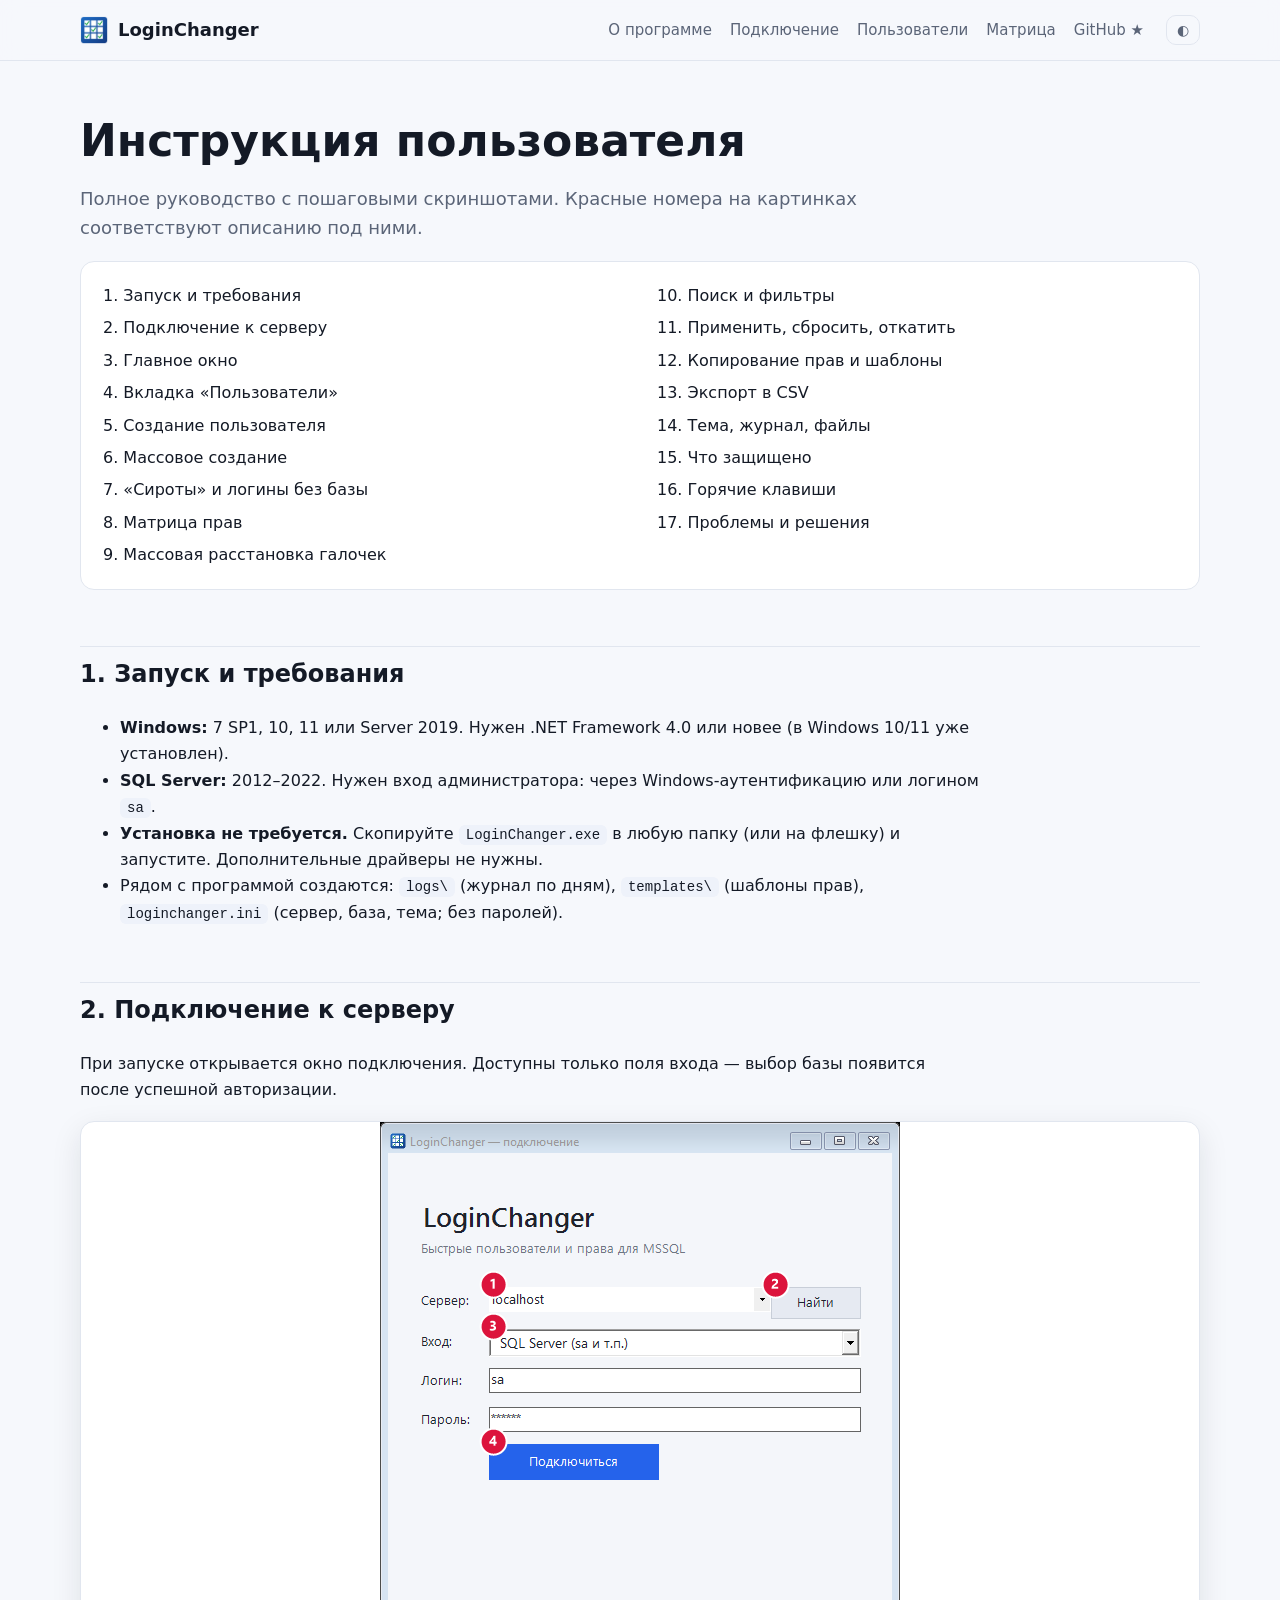
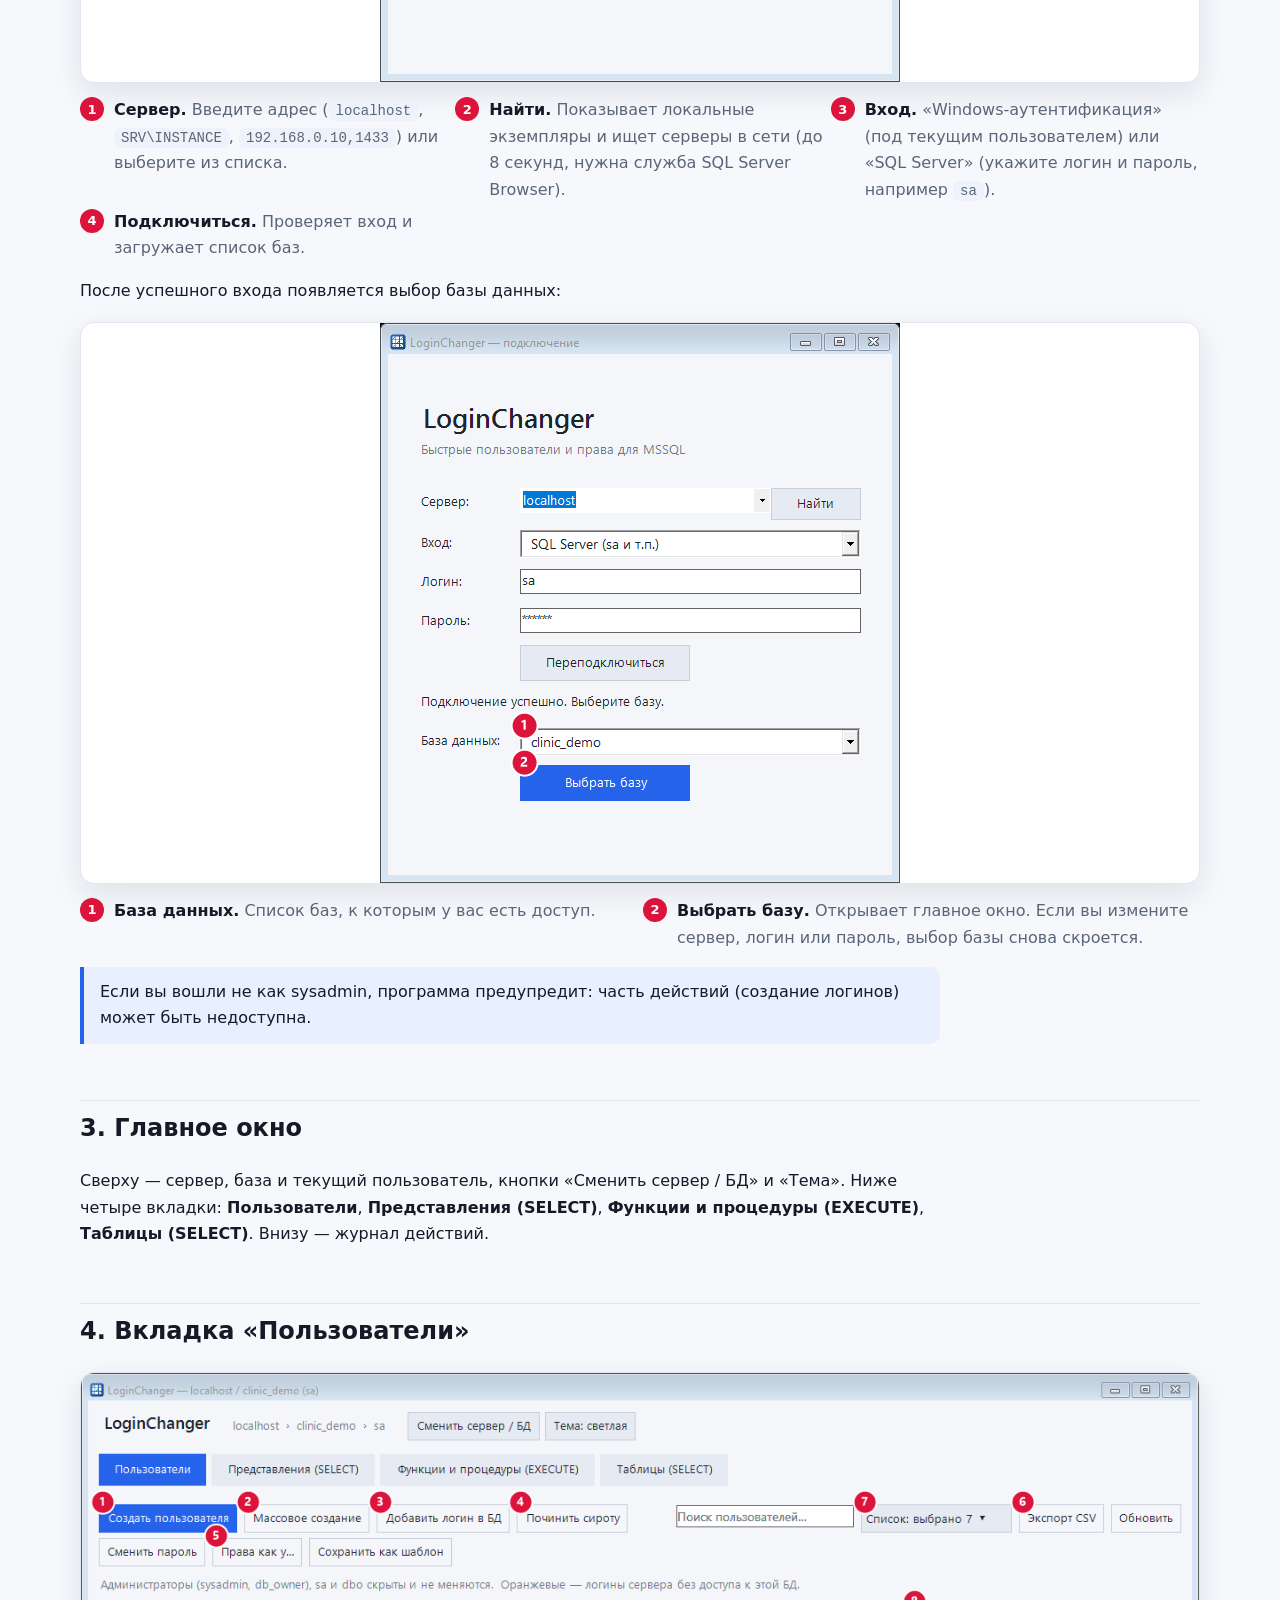
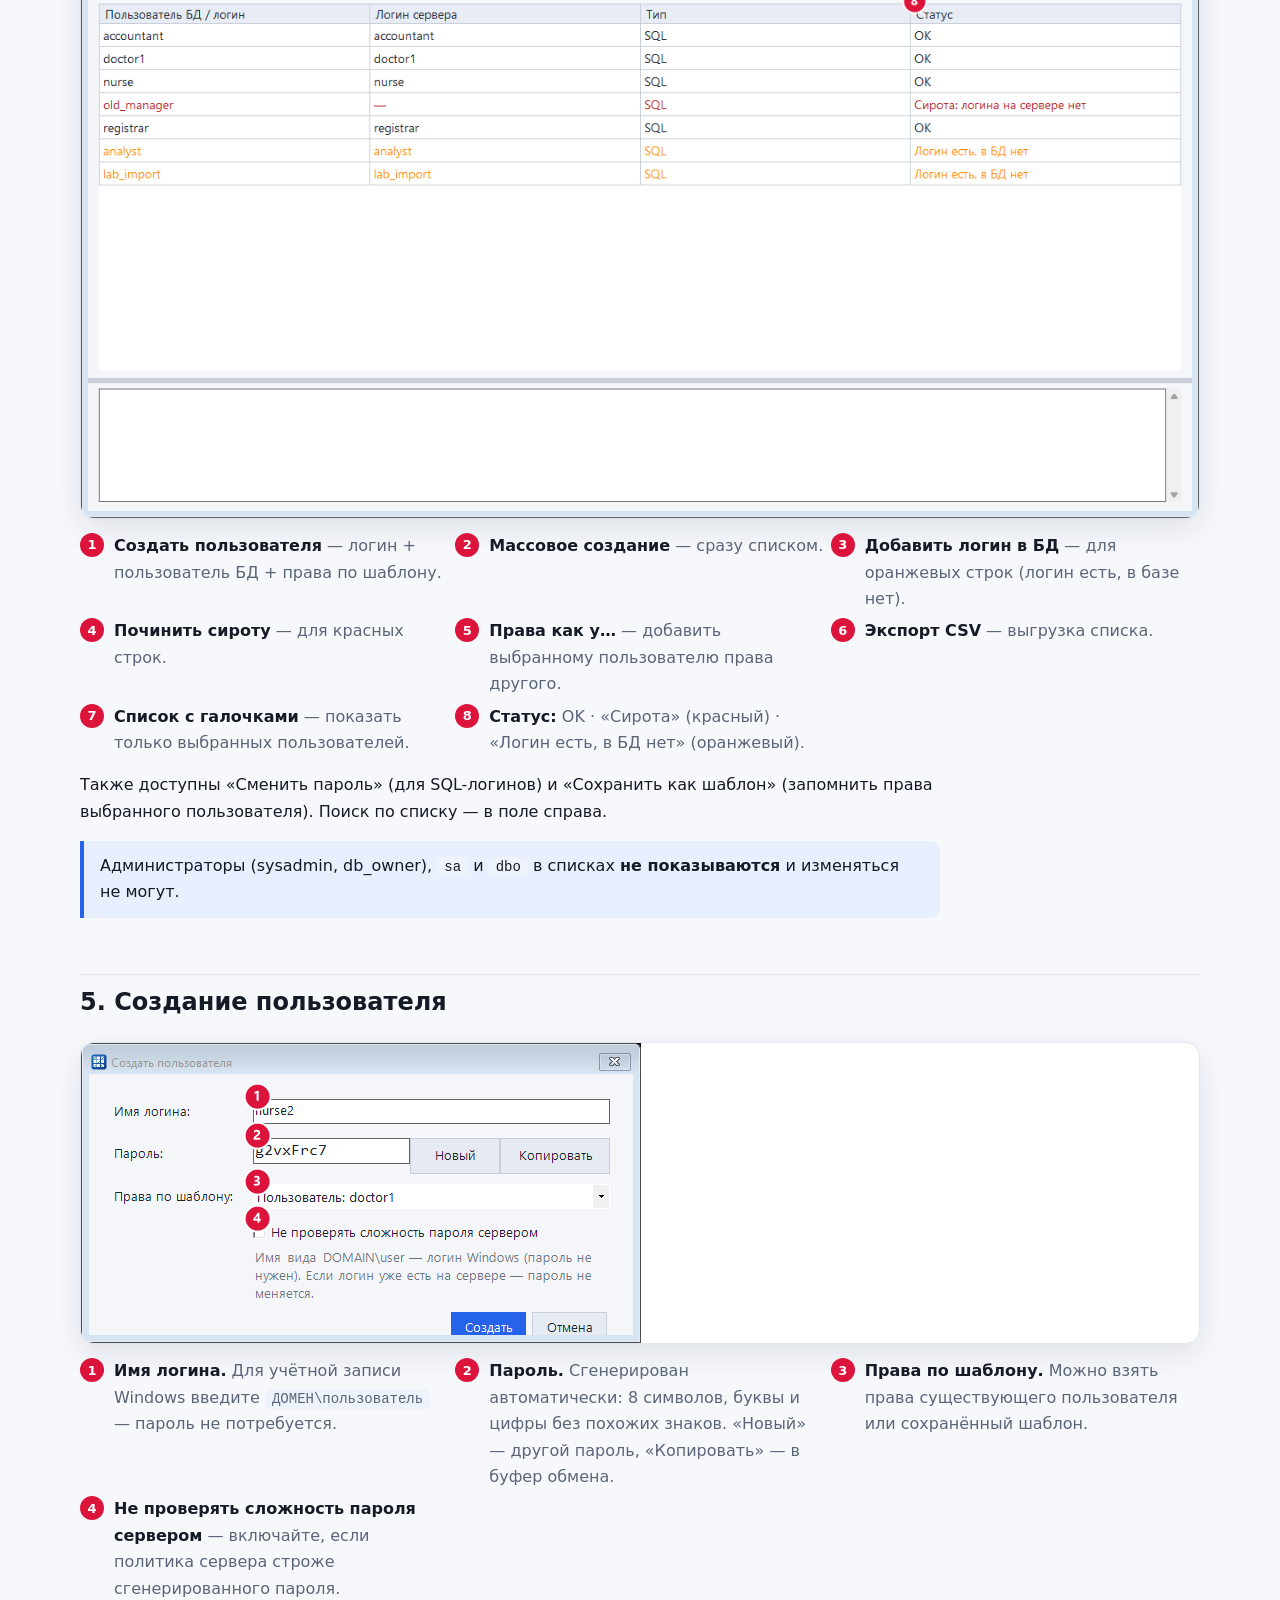
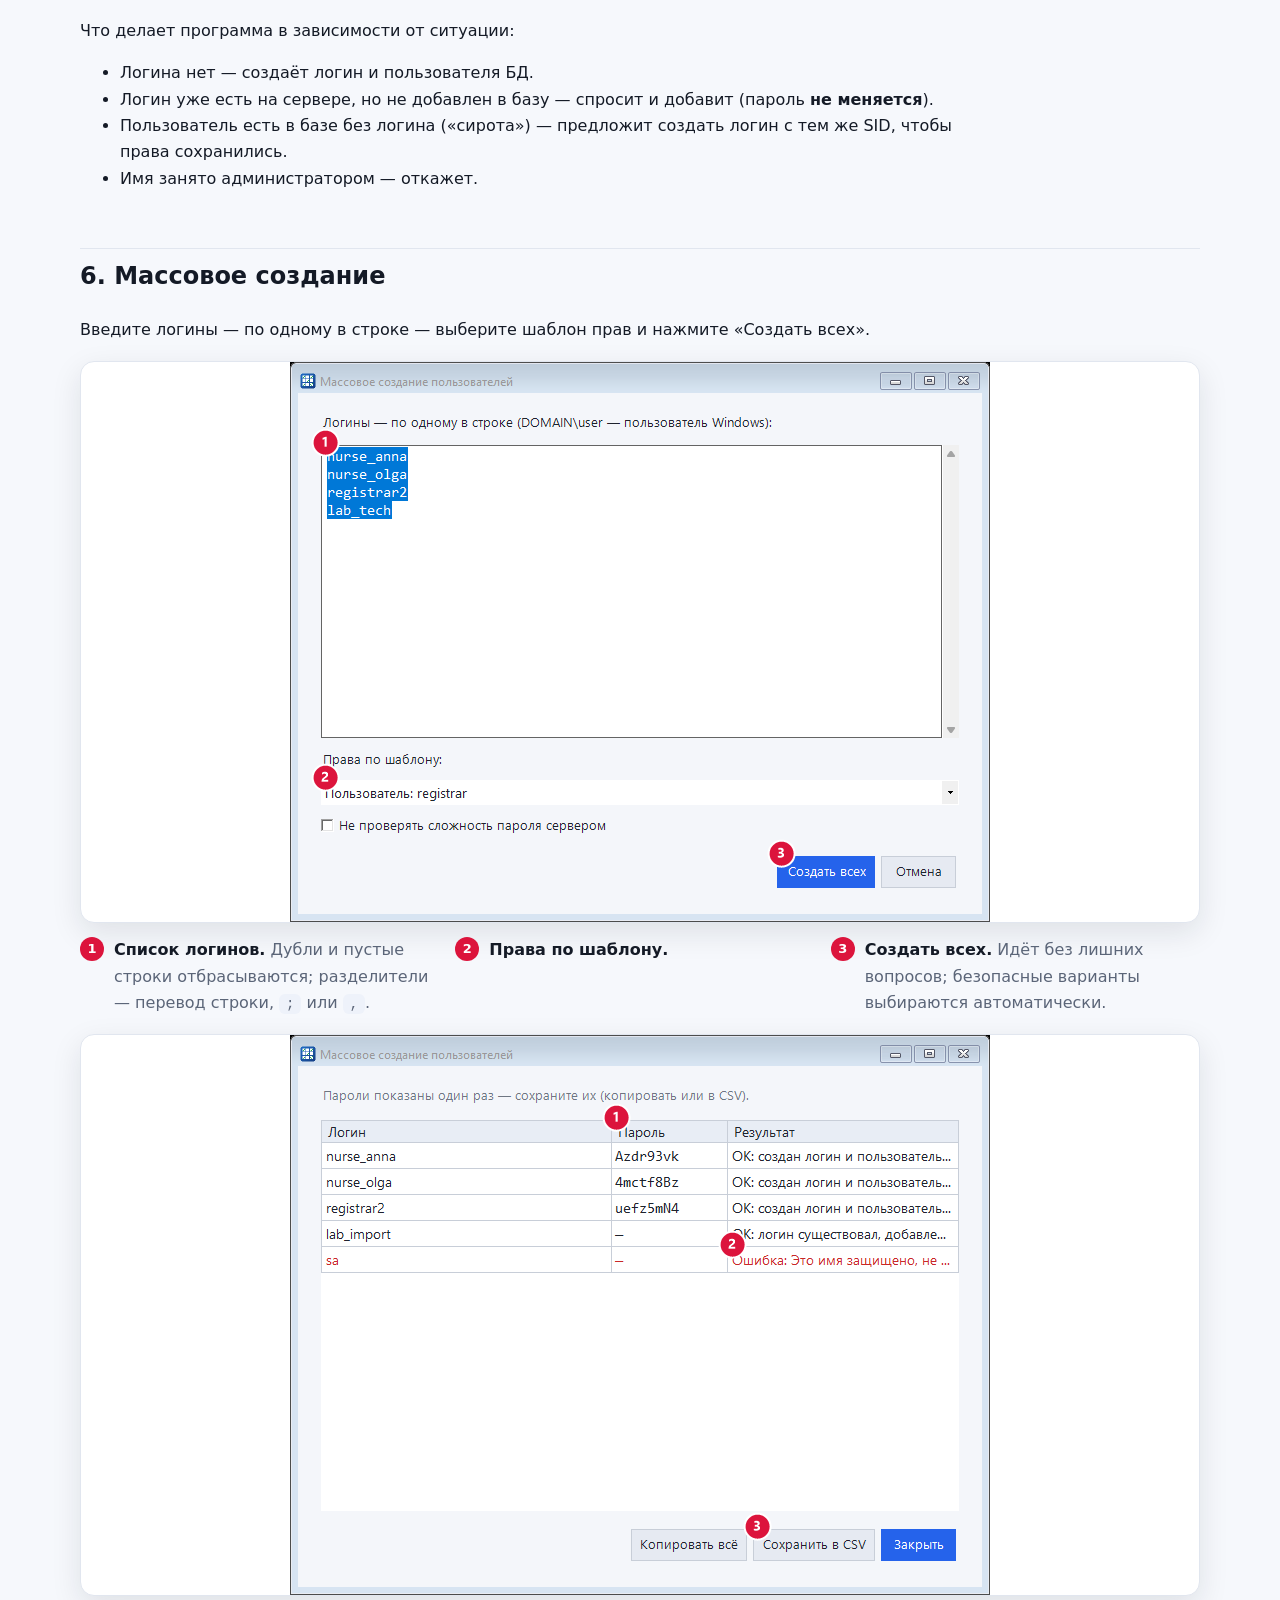
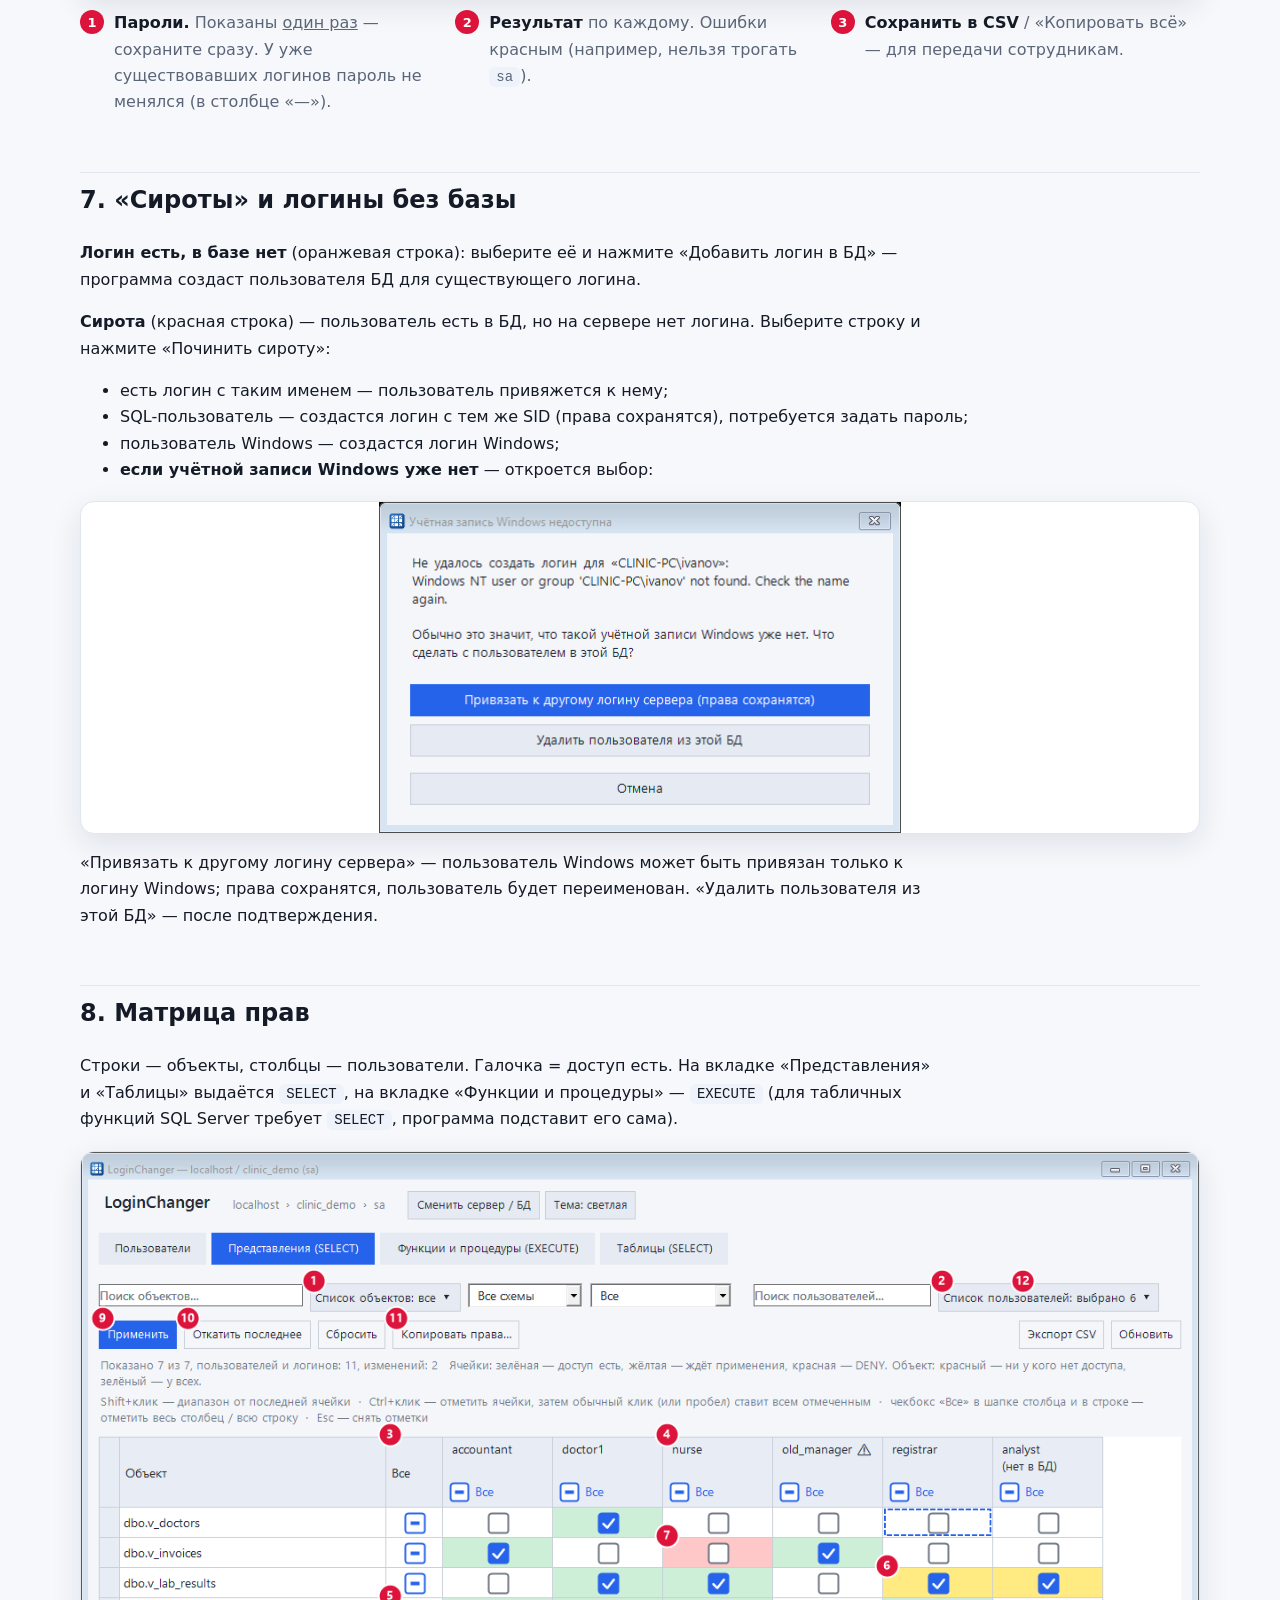
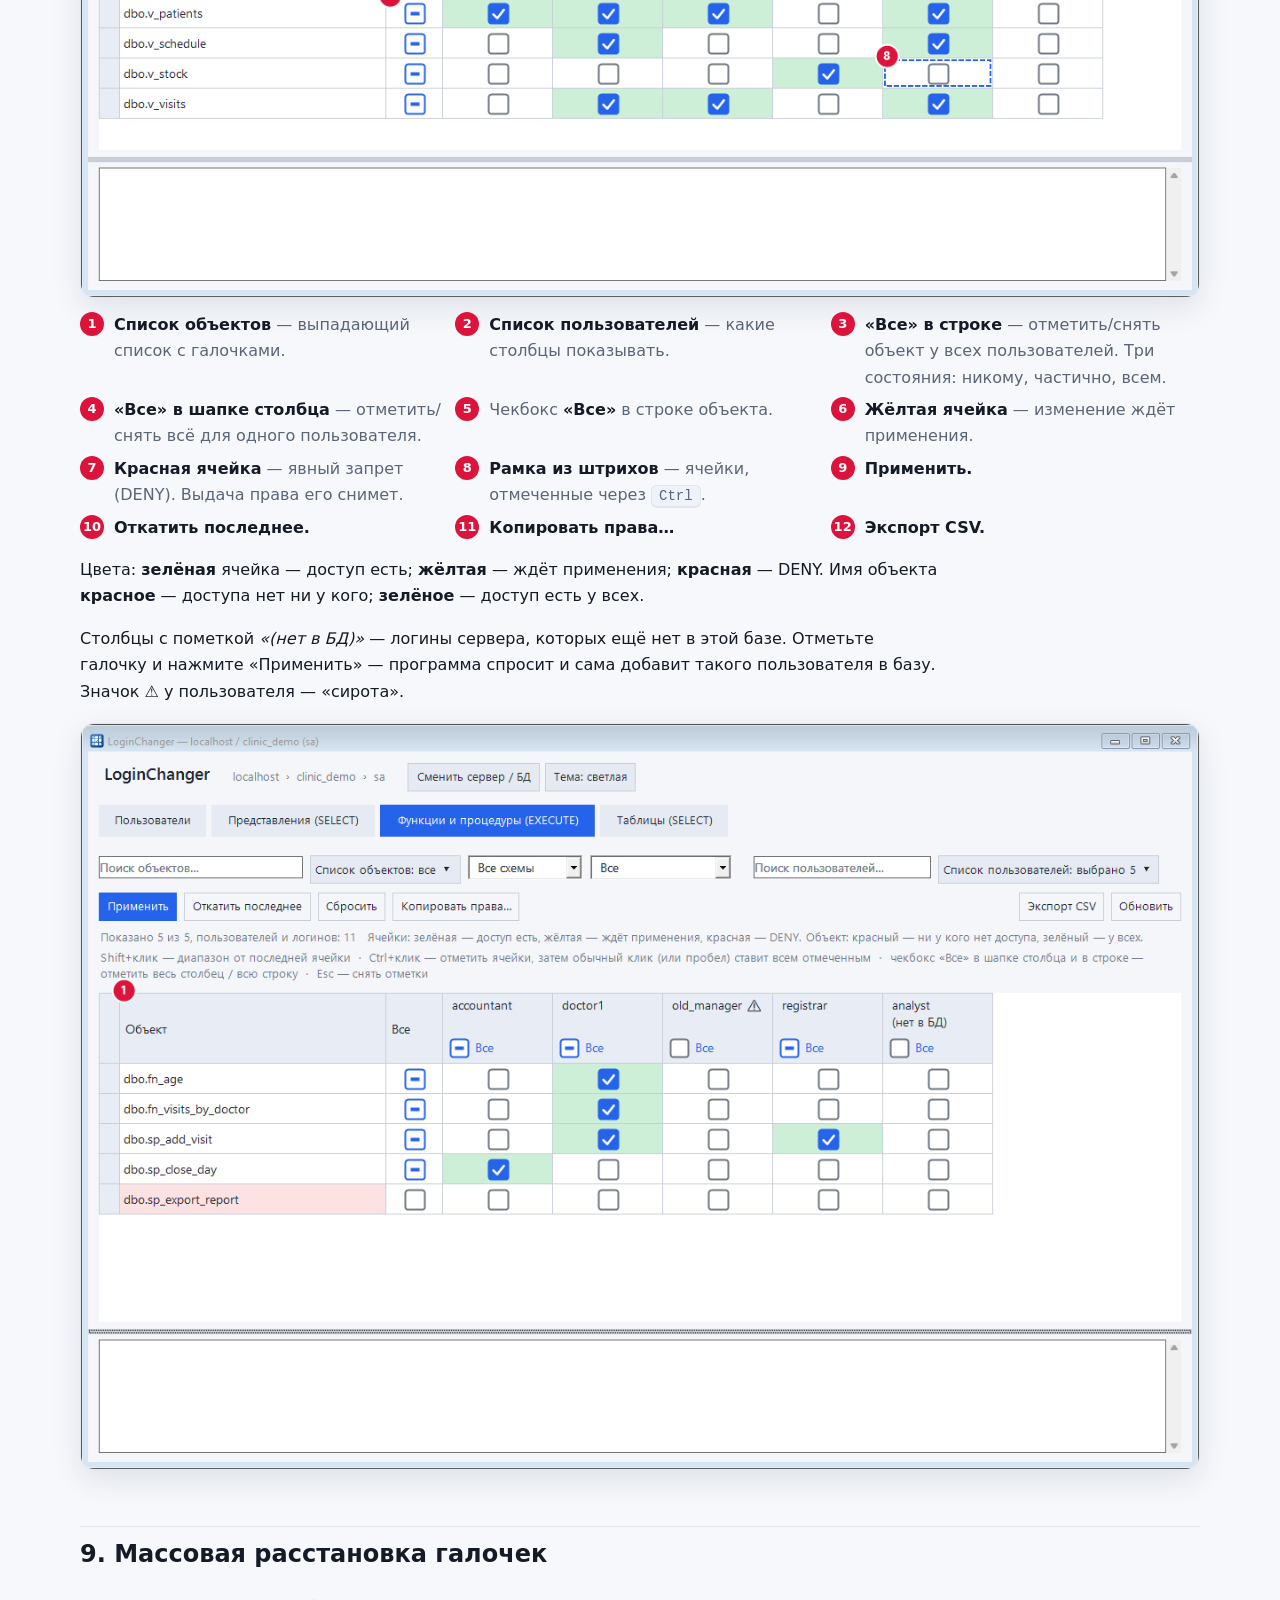
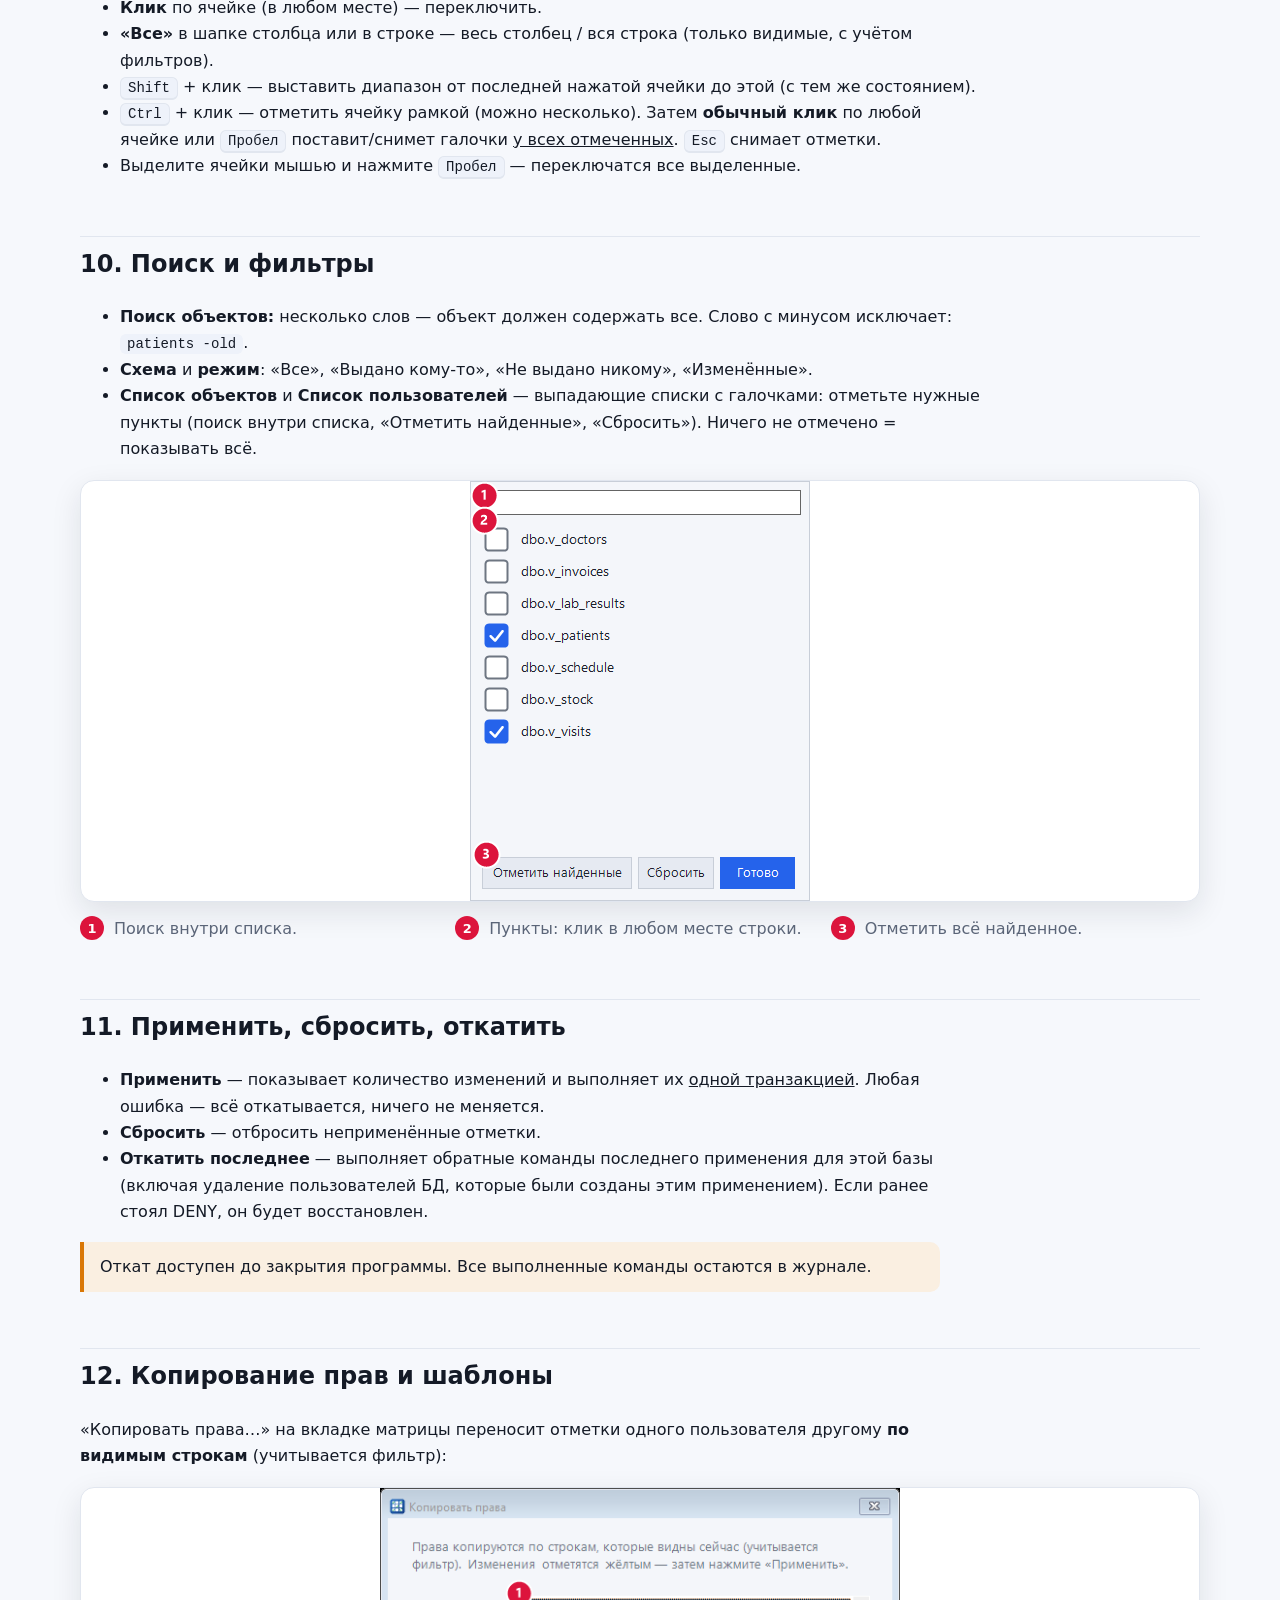
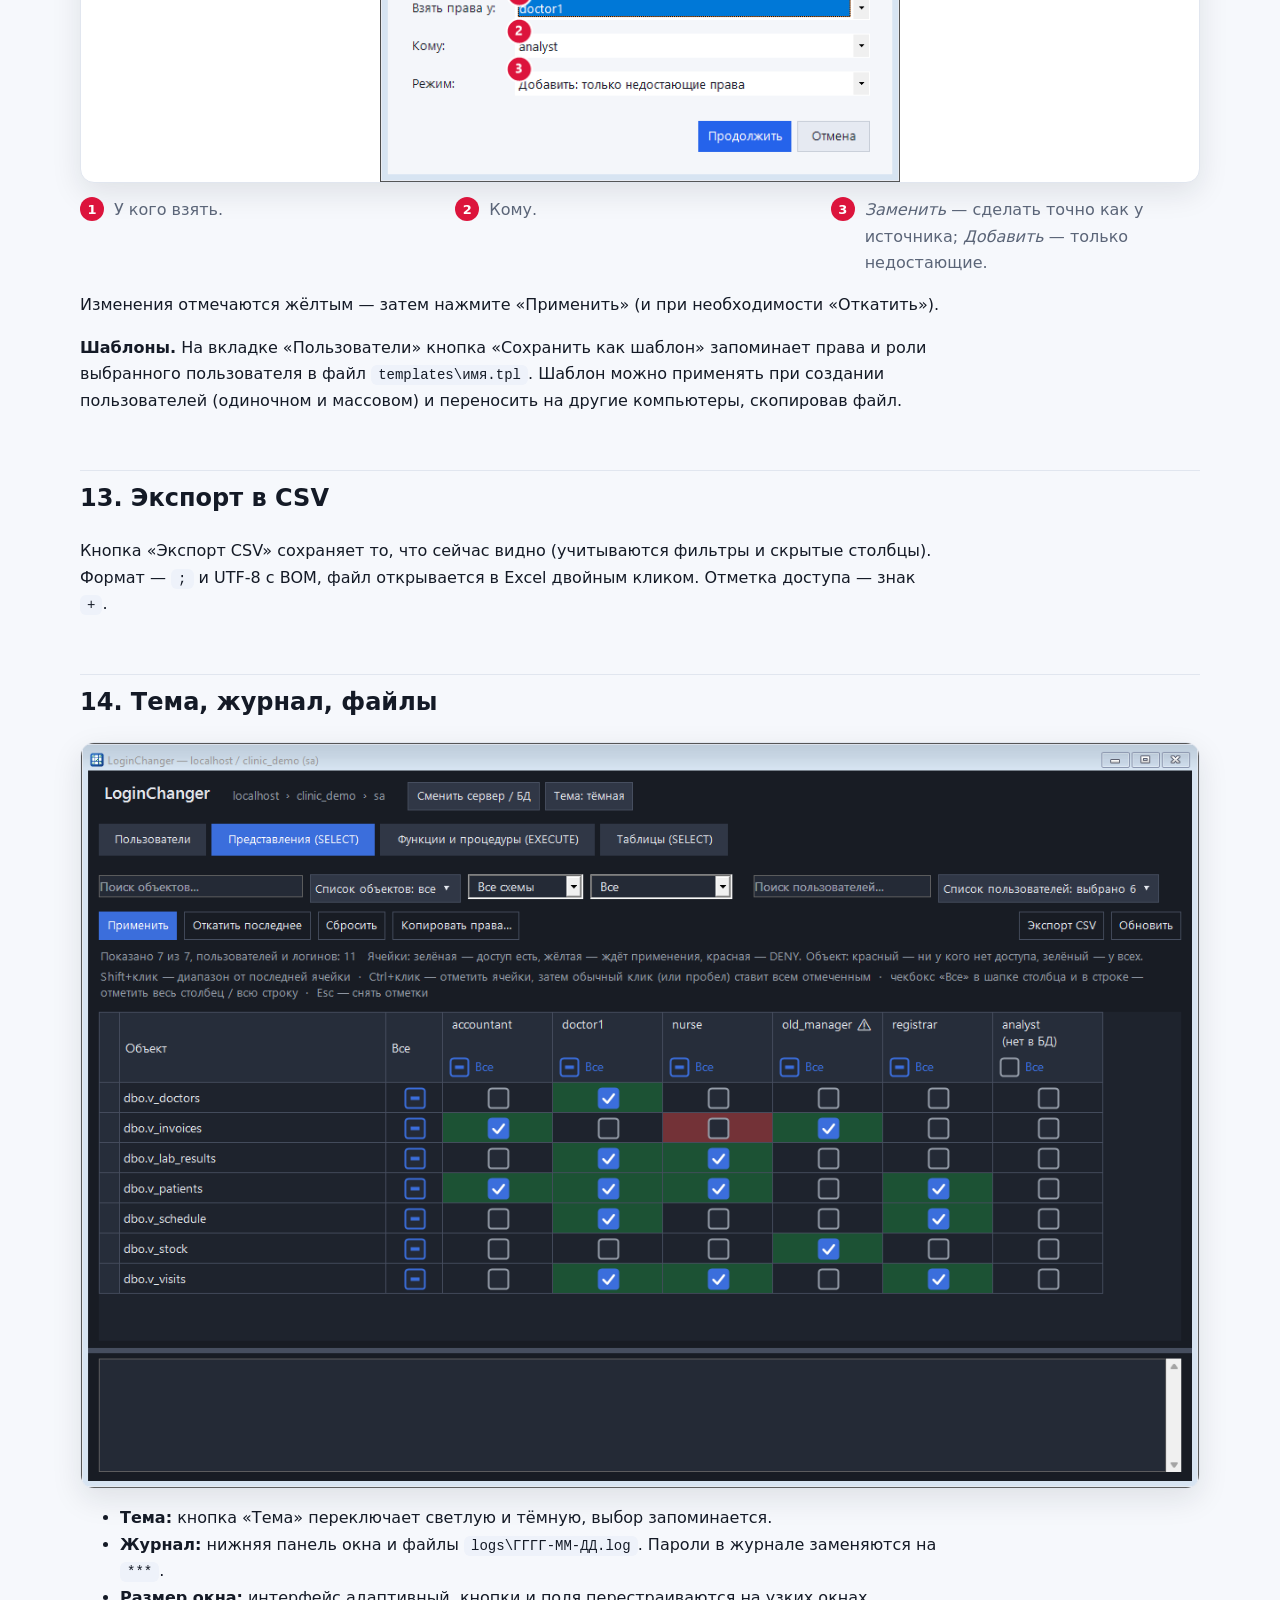
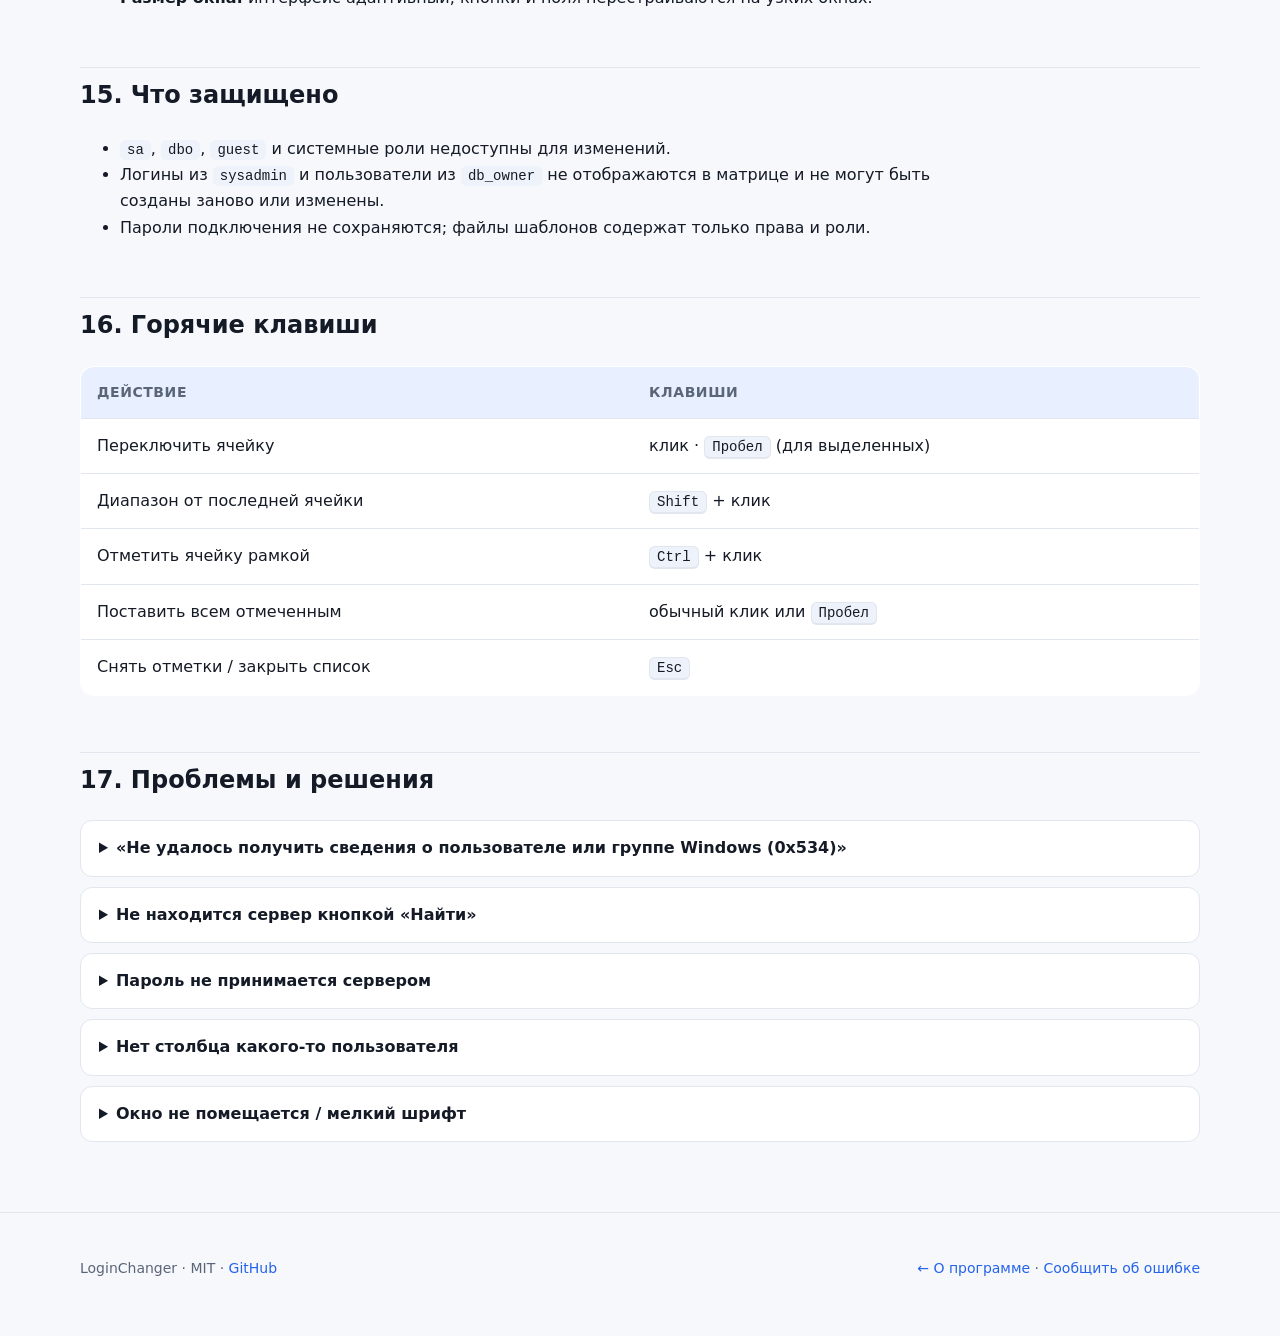
==== docs/manual.html @ 24db17d0 "Initial release: LoginChanger 1.0 Portable Windows tool for managing SQL Server users and permission" ====
<!doctype html>
<html lang="ru">
<head>
<meta charset="utf-8">
<meta name="viewport" content="width=device-width,initial-scale=1">
<title>Инструкция — LoginChanger</title>
<meta name="description" content="Полная инструкция LoginChanger со скриншотами: подключение, пользователи, матрица прав, массовое создание, откат, «сироты», горячие клавиши.">
<link rel="icon" href="favicon.ico">
<link rel="stylesheet" href="style.css">
</head>
<body>
<header class="nav"><div class="wrap">
  <a class="brand" href="index.html"><img src="favicon.ico" alt="">LoginChanger</a>
  <nav><a href="index.html">О программе</a><a href="#connect">Подключение</a><a href="#users">Пользователи</a><a href="#matrix">Матрица</a><a class="keep" href="https://github.com/MerdanOchanov/LoginChanger">GitHub ★</a></nav>
  <button class="tbtn" id="theme" title="Тема">◐</button>
</div></header>

<main class="wrap manual" style="padding-bottom:60px">
<h1 style="font-size:clamp(30px,4vw,44px);margin:44px 0 6px">Инструкция пользователя</h1>
<p style="color:var(--muted);font-size:18px;margin-top:0">Полное руководство с пошаговыми скриншотами. Красные номера на картинках соответствуют описанию под ними.</p>

<div class="toc">
  <a href="#start">1. Запуск и требования</a><a href="#connect">2. Подключение к серверу</a>
  <a href="#overview">3. Главное окно</a><a href="#users">4. Вкладка «Пользователи»</a>
  <a href="#create">5. Создание пользователя</a><a href="#bulk">6. Массовое создание</a>
  <a href="#orphan">7. «Сироты» и логины без базы</a><a href="#matrix">8. Матрица прав</a>
  <a href="#mass">9. Массовая расстановка галочек</a><a href="#filters">10. Поиск и фильтры</a>
  <a href="#apply">11. Применить, сбросить, откатить</a><a href="#copy">12. Копирование прав и шаблоны</a>
  <a href="#export">13. Экспорт в CSV</a><a href="#theme">14. Тема, журнал, файлы</a>
  <a href="#safety">15. Что защищено</a><a href="#keys">16. Горячие клавиши</a>
  <a href="#faq">17. Проблемы и решения</a>
</div>

<h2 id="start">1. Запуск и требования</h2>
<ul>
  <li><strong>Windows:</strong> 7 SP1, 10, 11 или Server 2019. Нужен .NET Framework 4.0 или новее (в Windows 10/11 уже установлен).</li>
  <li><strong>SQL Server:</strong> 2012–2022. Нужен вход администратора: через Windows-аутентификацию или логином <code>sa</code>.</li>
  <li><strong>Установка не требуется.</strong> Скопируйте <code>LoginChanger.exe</code> в любую папку (или на флешку) и запустите. Дополнительные драйверы не нужны.</li>
  <li>Рядом с программой создаются: <code>logs\</code> (журнал по дням), <code>templates\</code> (шаблоны прав), <code>loginchanger.ini</code> (сервер, база, тема; без паролей).</li>
</ul>

<h2 id="connect">2. Подключение к серверу</h2>
<p>При запуске открывается окно подключения. Доступны только поля входа — выбор базы появится после успешной авторизации.</p>
<figure class="shot"><img src="img/conn1.png" alt="Окно подключения" width="520" height="560" style="margin:auto"></figure>
<ul class="legend">
  <li><b>1</b><span><strong>Сервер.</strong> Введите адрес (<code>localhost</code>, <code>SRV\INSTANCE</code>, <code>192.168.0.10,1433</code>) или выберите из списка.</span></li>
  <li><b>2</b><span><strong>Найти.</strong> Показывает локальные экземпляры и ищет серверы в сети (до 8 секунд, нужна служба SQL Server Browser).</span></li>
  <li><b>3</b><span><strong>Вход.</strong> «Windows-аутентификация» (под текущим пользователем) или «SQL Server» (укажите логин и пароль, например <code>sa</code>).</span></li>
  <li><b>4</b><span><strong>Подключиться.</strong> Проверяет вход и загружает список баз.</span></li>
</ul>
<p>После успешного входа появляется выбор базы данных:</p>
<figure class="shot"><img src="img/conn2.png" alt="Выбор базы после входа" width="520" height="560" style="margin:auto"></figure>
<ul class="legend">
  <li><b>1</b><span><strong>База данных.</strong> Список баз, к которым у вас есть доступ.</span></li>
  <li><b>2</b><span><strong>Выбрать базу.</strong> Открывает главное окно. Если вы измените сервер, логин или пароль, выбор базы снова скроется.</span></li>
</ul>
<div class="note">Если вы вошли не как sysadmin, программа предупредит: часть действий (создание логинов) может быть недоступна.</div>

<h2 id="overview">3. Главное окно</h2>
<p>Сверху — сервер, база и текущий пользователь, кнопки «Сменить сервер / БД» и «Тема». Ниже четыре вкладки: <strong>Пользователи</strong>, <strong>Представления (SELECT)</strong>, <strong>Функции и процедуры (EXECUTE)</strong>, <strong>Таблицы (SELECT)</strong>. Внизу — журнал действий.</p>

<h2 id="users">4. Вкладка «Пользователи»</h2>
<figure class="shot"><img src="img/users.png" alt="Вкладка Пользователи" width="1260" height="840"></figure>
<ul class="legend">
  <li><b>1</b><span><strong>Создать пользователя</strong> — логин + пользователь БД + права по шаблону.</span></li>
  <li><b>2</b><span><strong>Массовое создание</strong> — сразу списком.</span></li>
  <li><b>3</b><span><strong>Добавить логин в БД</strong> — для оранжевых строк (логин есть, в базе нет).</span></li>
  <li><b>4</b><span><strong>Починить сироту</strong> — для красных строк.</span></li>
  <li><b>5</b><span><strong>Права как у…</strong> — добавить выбранному пользователю права другого.</span></li>
  <li><b>6</b><span><strong>Экспорт CSV</strong> — выгрузка списка.</span></li>
  <li><b>7</b><span><strong>Список с галочками</strong> — показать только выбранных пользователей.</span></li>
  <li><b>8</b><span><strong>Статус:</strong> OK · «Сирота» (красный) · «Логин есть, в БД нет» (оранжевый).</span></li>
</ul>
<p>Также доступны «Сменить пароль» (для SQL-логинов) и «Сохранить как шаблон» (запомнить права выбранного пользователя). Поиск по списку — в поле справа.</p>
<div class="note">Администраторы (sysadmin, db_owner), <code>sa</code> и <code>dbo</code> в списках <strong>не показываются</strong> и изменяться не могут.</div>

<h2 id="create">5. Создание пользователя</h2>
<figure class="shot"><img src="img/create.png" alt="Создание пользователя" width="560" height="300"></figure>
<ul class="legend">
  <li><b>1</b><span><strong>Имя логина.</strong> Для учётной записи Windows введите <code>ДОМЕН\пользователь</code> — пароль не потребуется.</span></li>
  <li><b>2</b><span><strong>Пароль.</strong> Сгенерирован автоматически: 8 символов, буквы и цифры без похожих знаков. «Новый» — другой пароль, «Копировать» — в буфер обмена.</span></li>
  <li><b>3</b><span><strong>Права по шаблону.</strong> Можно взять права существующего пользователя или сохранённый шаблон.</span></li>
  <li><b>4</b><span><strong>Не проверять сложность пароля сервером</strong> — включайте, если политика сервера строже сгенерированного пароля.</span></li>
</ul>
<p>Что делает программа в зависимости от ситуации:</p>
<ul>
  <li>Логина нет — создаёт логин и пользователя БД.</li>
  <li>Логин уже есть на сервере, но не добавлен в базу — спросит и добавит (пароль <strong>не меняется</strong>).</li>
  <li>Пользователь есть в базе без логина («сирота») — предложит создать логин с тем же SID, чтобы права сохранились.</li>
  <li>Имя занято администратором — откажет.</li>
</ul>

<h2 id="bulk">6. Массовое создание</h2>
<p>Введите логины — по одному в строке — выберите шаблон прав и нажмите «Создать всех».</p>
<figure class="shot"><img src="img/bulk1.png" alt="Массовое создание: ввод" width="700" height="560" style="margin:auto"></figure>
<ul class="legend">
  <li><b>1</b><span><strong>Список логинов.</strong> Дубли и пустые строки отбрасываются; разделители — перевод строки, <code>;</code> или <code>,</code>.</span></li>
  <li><b>2</b><span><strong>Права по шаблону.</strong></span></li>
  <li><b>3</b><span><strong>Создать всех.</strong> Идёт без лишних вопросов; безопасные варианты выбираются автоматически.</span></li>
</ul>
<figure class="shot"><img src="img/bulk2.png" alt="Массовое создание: результат" width="700" height="560" style="margin:auto"></figure>
<ul class="legend">
  <li><b>1</b><span><strong>Пароли.</strong> Показаны <u>один раз</u> — сохраните сразу. У уже существовавших логинов пароль не менялся (в столбце «—»).</span></li>
  <li><b>2</b><span><strong>Результат</strong> по каждому. Ошибки красным (например, нельзя трогать <code>sa</code>).</span></li>
  <li><b>3</b><span><strong>Сохранить в CSV</strong> / «Копировать всё» — для передачи сотрудникам.</span></li>
</ul>

<h2 id="orphan">7. «Сироты» и логины без базы</h2>
<p><strong>Логин есть, в базе нет</strong> (оранжевая строка): выберите её и нажмите «Добавить логин в БД» — программа создаст пользователя БД для существующего логина.</p>
<p><strong>Сирота</strong> (красная строка) — пользователь есть в БД, но на сервере нет логина. Выберите строку и нажмите «Починить сироту»:</p>
<ul>
  <li>есть логин с таким именем — пользователь привяжется к нему;</li>
  <li>SQL-пользователь — создастся логин с тем же SID (права сохранятся), потребуется задать пароль;</li>
  <li>пользователь Windows — создастся логин Windows;</li>
  <li><strong>если учётной записи Windows уже нет</strong> — откроется выбор:</li>
</ul>
<figure class="shot"><img src="img/orphan.png" alt="Выбор действия для сироты" width="522" height="330" style="margin:auto"></figure>
<p>«Привязать к другому логину сервера» — пользователь Windows может быть привязан только к логину Windows; права сохранятся, пользователь будет переименован. «Удалить пользователя из этой БД» — после подтверждения.</p>

<h2 id="matrix">8. Матрица прав</h2>
<p>Строки — объекты, столбцы — пользователи. Галочка = доступ есть. На вкладке «Представления» и «Таблицы» выдаётся <code>SELECT</code>, на вкладке «Функции и процедуры» — <code>EXECUTE</code> (для табличных функций SQL Server требует <code>SELECT</code>, программа подставит его сама).</p>
<figure class="shot"><img src="img/matrix.png" alt="Матрица прав" width="1260" height="840"></figure>
<ul class="legend">
  <li><b>1</b><span><strong>Список объектов</strong> — выпадающий список с галочками.</span></li>
  <li><b>2</b><span><strong>Список пользователей</strong> — какие столбцы показывать.</span></li>
  <li><b>3</b><span><strong>«Все» в строке</strong> — отметить/снять объект у всех пользователей. Три состояния: никому, частично, всем.</span></li>
  <li><b>4</b><span><strong>«Все» в шапке столбца</strong> — отметить/снять всё для одного пользователя.</span></li>
  <li><b>5</b><span>Чекбокс <strong>«Все»</strong> в строке объекта.</span></li>
  <li><b>6</b><span><strong>Жёлтая ячейка</strong> — изменение ждёт применения.</span></li>
  <li><b>7</b><span><strong>Красная ячейка</strong> — явный запрет (DENY). Выдача права его снимет.</span></li>
  <li><b>8</b><span><strong>Рамка из штрихов</strong> — ячейки, отмеченные через <kbd>Ctrl</kbd>.</span></li>
  <li><b>9</b><span><strong>Применить.</strong></span></li>
  <li><b>10</b><span><strong>Откатить последнее.</strong></span></li>
  <li><b>11</b><span><strong>Копировать права…</strong></span></li>
  <li><b>12</b><span><strong>Экспорт CSV.</strong></span></li>
</ul>
<p>Цвета: <strong>зелёная</strong> ячейка — доступ есть; <strong>жёлтая</strong> — ждёт применения; <strong>красная</strong> — DENY. Имя объекта <strong>красное</strong> — доступа нет ни у кого; <strong>зелёное</strong> — доступ есть у всех.</p>
<p>Столбцы с пометкой <em>«(нет в БД)»</em> — логины сервера, которых ещё нет в этой базе. Отметьте галочку и нажмите «Применить» — программа спросит и сама добавит такого пользователя в базу. Значок ⚠ у пользователя — «сирота».</p>
<figure class="shot"><img src="img/routines.png" alt="Вкладка Функции и процедуры" width="1260" height="840" loading="lazy"></figure>

<h2 id="mass">9. Массовая расстановка галочек</h2>
<ul>
  <li><strong>Клик</strong> по ячейке (в любом месте) — переключить.</li>
  <li><strong>«Все»</strong> в шапке столбца или в строке — весь столбец / вся строка (только видимые, с учётом фильтров).</li>
  <li><kbd>Shift</kbd> + клик — выставить диапазон от последней нажатой ячейки до этой (с тем же состоянием).</li>
  <li><kbd>Ctrl</kbd> + клик — отметить ячейку рамкой (можно несколько). Затем <strong>обычный клик</strong> по любой ячейке или <kbd>Пробел</kbd> поставит/снимет галочки <u>у всех отмеченных</u>. <kbd>Esc</kbd> снимает отметки.</li>
  <li>Выделите ячейки мышью и нажмите <kbd>Пробел</kbd> — переключатся все выделенные.</li>
</ul>

<h2 id="filters">10. Поиск и фильтры</h2>
<ul>
  <li><strong>Поиск объектов:</strong> несколько слов — объект должен содержать все. Слово с минусом исключает: <code>patients -old</code>.</li>
  <li><strong>Схема</strong> и <strong>режим</strong>: «Все», «Выдано кому-то», «Не выдано никому», «Изменённые».</li>
  <li><strong>Список объектов</strong> и <strong>Список пользователей</strong> — выпадающие списки с галочками: отметьте нужные пункты (поиск внутри списка, «Отметить найденные», «Сбросить»). Ничего не отмечено = показывать всё.</li>
</ul>
<figure class="shot"><img src="img/picker.png" alt="Выпадающий список с галочками" width="340" height="420" style="margin:auto" loading="lazy"></figure>
<ul class="legend"><li><b>1</b><span>Поиск внутри списка.</span></li><li><b>2</b><span>Пункты: клик в любом месте строки.</span></li><li><b>3</b><span>Отметить всё найденное.</span></li></ul>

<h2 id="apply">11. Применить, сбросить, откатить</h2>
<ul>
  <li><strong>Применить</strong> — показывает количество изменений и выполняет их <u>одной транзакцией</u>. Любая ошибка — всё откатывается, ничего не меняется.</li>
  <li><strong>Сбросить</strong> — отбросить неприменённые отметки.</li>
  <li><strong>Откатить последнее</strong> — выполняет обратные команды последнего применения для этой базы (включая удаление пользователей БД, которые были созданы этим применением). Если ранее стоял DENY, он будет восстановлен.</li>
</ul>
<div class="note warn">Откат доступен до закрытия программы. Все выполненные команды остаются в журнале.</div>

<h2 id="copy">12. Копирование прав и шаблоны</h2>
<p>«Копировать права…» на вкладке матрицы переносит отметки одного пользователя другому <strong>по видимым строкам</strong> (учитывается фильтр):</p>
<figure class="shot"><img src="img/copy.png" alt="Копирование прав" width="520" height="300" style="margin:auto"></figure>
<ul class="legend">
  <li><b>1</b><span>У кого взять.</span></li><li><b>2</b><span>Кому.</span></li>
  <li><b>3</b><span><em>Заменить</em> — сделать точно как у источника; <em>Добавить</em> — только недостающие.</span></li>
</ul>
<p>Изменения отмечаются жёлтым — затем нажмите «Применить» (и при необходимости «Откатить»).</p>
<p><strong>Шаблоны.</strong> На вкладке «Пользователи» кнопка «Сохранить как шаблон» запоминает права и роли выбранного пользователя в файл <code>templates\имя.tpl</code>. Шаблон можно применять при создании пользователей (одиночном и массовом) и переносить на другие компьютеры, скопировав файл.</p>

<h2 id="export">13. Экспорт в CSV</h2>
<p>Кнопка «Экспорт CSV» сохраняет то, что сейчас видно (учитываются фильтры и скрытые столбцы). Формат — <code>;</code> и UTF-8 с BOM, файл открывается в Excel двойным кликом. Отметка доступа — знак <code>+</code>.</p>

<h2 id="theme">14. Тема, журнал, файлы</h2>
<figure class="shot"><img src="img/dark.png" alt="Тёмная тема" width="1260" height="840" loading="lazy"></figure>
<ul>
  <li><strong>Тема:</strong> кнопка «Тема» переключает светлую и тёмную, выбор запоминается.</li>
  <li><strong>Журнал:</strong> нижняя панель окна и файлы <code>logs\ГГГГ-ММ-ДД.log</code>. Пароли в журнале заменяются на <code>***</code>.</li>
  <li><strong>Размер окна:</strong> интерфейс адаптивный, кнопки и поля перестраиваются на узких окнах.</li>
</ul>

<h2 id="safety">15. Что защищено</h2>
<ul>
  <li><code>sa</code>, <code>dbo</code>, <code>guest</code> и системные роли недоступны для изменений.</li>
  <li>Логины из <code>sysadmin</code> и пользователи из <code>db_owner</code> не отображаются в матрице и не могут быть созданы заново или изменены.</li>
  <li>Пароли подключения не сохраняются; файлы шаблонов содержат только права и роли.</li>
</ul>

<h2 id="keys">16. Горячие клавиши</h2>
<table class="compare"><tr><th>Действие</th><th>Клавиши</th></tr>
<tr><td>Переключить ячейку</td><td>клик · <kbd>Пробел</kbd> (для выделенных)</td></tr>
<tr><td>Диапазон от последней ячейки</td><td><kbd>Shift</kbd> + клик</td></tr>
<tr><td>Отметить ячейку рамкой</td><td><kbd>Ctrl</kbd> + клик</td></tr>
<tr><td>Поставить всем отмеченным</td><td>обычный клик или <kbd>Пробел</kbd></td></tr>
<tr><td>Снять отметки / закрыть список</td><td><kbd>Esc</kbd></td></tr></table>

<h2 id="faq">17. Проблемы и решения</h2>
<details><summary>«Не удалось получить сведения о пользователе или группе Windows (0x534)»</summary><p>Учётной записи Windows, на которую создан логин, больше нет. Программа обрабатывает такие логины без ошибок; для починки используйте «Починить сироту» — привяжите пользователя к другому логину Windows или удалите его из базы.</p></details>
<details><summary>Не находится сервер кнопкой «Найти»</summary><p>Сетевой поиск требует запущенной службы <em>SQL Server Browser</em> на сервере и открытого UDP-порта 1434. Введите адрес вручную: <code>сервер\экземпляр</code> или <code>сервер,порт</code>.</p></details>
<details><summary>Пароль не принимается сервером</summary><p>Политика паролей сервера может быть строже. Включите «Не проверять сложность пароля сервером» в окне создания либо задайте свой пароль.</p></details>
<details><summary>Нет столбца какого-то пользователя</summary><p>Возможно, он администратор (sysadmin / db_owner) — такие скрыты намеренно, либо стоит фильтр «Список пользователей».</p></details>
<details><summary>Окно не помещается / мелкий шрифт</summary><p>Программа учитывает масштаб Windows (DPI). Растяните окно — панели перестроятся.</p></details>
</main>

<footer><div class="wrap">
  <div>LoginChanger · MIT · <a href="https://github.com/MerdanOchanov/LoginChanger">GitHub</a></div>
  <div><a href="index.html">← О программе</a> · <a href="https://github.com/MerdanOchanov/LoginChanger/issues">Сообщить об ошибке</a></div>
</div></footer>
<script>
(function(){var r=document.documentElement,b=document.getElementById('theme');
try{var s=localStorage.getItem('lc-theme');if(s)r.setAttribute('data-theme',s)}catch(e){}
b.onclick=function(){var cur=r.getAttribute('data-theme')||(matchMedia('(prefers-color-scheme:dark)').matches?'dark':'light');var n=cur==='dark'?'light':'dark';r.setAttribute('data-theme',n);try{localStorage.setItem('lc-theme',n)}catch(e){}}})();
</script>
</body>
</html>
---- docs/style.css ----
:root{
  --bg:#f6f8fc;--card:#ffffff;--fg:#141a26;--muted:#5b6578;--line:#e1e6ef;--accent:#2563eb;--accent2:#1d4ed8;--accent-soft:#e8f0ff;
  --ok:#16a34a;--warn:#d97706;--bad:#dc2626;--shadow:0 10px 30px rgba(20,26,38,.10);--code:#eef2fa;
}
@media (prefers-color-scheme:dark){
  :root:not([data-theme="light"]){--bg:#0e131c;--card:#151c28;--fg:#e8ecf4;--muted:#9aa5b8;--line:#243044;--accent:#5b8cff;--accent2:#7aa2ff;--accent-soft:#16233f;--shadow:0 10px 30px rgba(0,0,0,.45);--code:#1b2434}
}
:root[data-theme="dark"]{--bg:#0e131c;--card:#151c28;--fg:#e8ecf4;--muted:#9aa5b8;--line:#243044;--accent:#5b8cff;--accent2:#7aa2ff;--accent-soft:#16233f;--shadow:0 10px 30px rgba(0,0,0,.45);--code:#1b2434}
*{box-sizing:border-box}
html{scroll-behavior:smooth;scroll-padding-top:76px}
body{margin:0;background:var(--bg);color:var(--fg);font:16px/1.65 "Segoe UI",system-ui,-apple-system,Roboto,Arial,sans-serif;-webkit-font-smoothing:antialiased}
img{max-width:100%;height:auto;display:block}
a{color:var(--accent);text-decoration:none}a:hover{text-decoration:underline}
.wrap{width:min(1120px,100% - 40px);margin-inline:auto}
header.nav{position:sticky;top:0;z-index:20;background:color-mix(in srgb,var(--bg) 88%,transparent);backdrop-filter:blur(10px);border-bottom:1px solid var(--line)}
.nav .wrap{display:flex;align-items:center;gap:22px;height:60px}
.brand{display:flex;align-items:center;gap:10px;font-weight:700;font-size:18px;color:var(--fg)}
.brand img{width:28px;height:28px}
.nav nav{display:flex;gap:18px;margin-left:auto;font-size:15px;flex-wrap:wrap}
.nav nav a{color:var(--muted)}.nav nav a:hover{color:var(--fg);text-decoration:none}
.btn{display:inline-flex;align-items:center;gap:8px;padding:12px 22px;border-radius:12px;font-weight:600;border:1px solid var(--line);background:var(--card);color:var(--fg);cursor:pointer;transition:.15s}
.btn:hover{text-decoration:none;transform:translateY(-1px);box-shadow:var(--shadow)}
.btn.primary{background:var(--accent);border-color:var(--accent);color:#fff}.btn.primary:hover{background:var(--accent2)}
.btn.small{padding:7px 14px;border-radius:10px;font-size:14px}
.hero{padding:72px 0 40px;text-align:center}
.hero h1{font-size:clamp(34px,5.4vw,60px);line-height:1.1;margin:0 0 18px;letter-spacing:-.02em}
.hero h1 span{background:linear-gradient(90deg,var(--accent),#7c3aed);-webkit-background-clip:text;background-clip:text;color:transparent}
.hero p.lead{font-size:clamp(17px,2.1vw,21px);color:var(--muted);max-width:760px;margin:0 auto 28px}
.cta{display:flex;gap:12px;justify-content:center;flex-wrap:wrap;margin-bottom:22px}
.chips{display:flex;gap:8px;justify-content:center;flex-wrap:wrap;margin-bottom:38px}
.chip{font-size:13px;padding:5px 12px;border-radius:999px;background:var(--accent-soft);color:var(--accent);font-weight:600}
.shot{border-radius:14px;border:1px solid var(--line);box-shadow:var(--shadow);background:var(--card);overflow:hidden}
.hero .shot{max-width:1000px;margin:0 auto}
section{padding:64px 0}
section h2{font-size:clamp(26px,3.4vw,38px);margin:0 0 10px;letter-spacing:-.01em;text-align:center}
section p.sub{color:var(--muted);text-align:center;max-width:720px;margin:0 auto 38px;font-size:18px}
.grid{display:grid;gap:18px}
.g3{grid-template-columns:repeat(auto-fit,minmax(290px,1fr))}
.g2{grid-template-columns:repeat(auto-fit,minmax(420px,1fr))}
.card{background:var(--card);border:1px solid var(--line);border-radius:16px;padding:22px}
.card h3{margin:0 0 8px;font-size:19px}.card p{margin:0;color:var(--muted)}
.ico{width:42px;height:42px;border-radius:12px;background:var(--accent-soft);display:grid;place-items:center;font-size:21px;margin-bottom:14px}
.alt{background:linear-gradient(180deg,transparent,color-mix(in srgb,var(--accent-soft) 55%,transparent),transparent)}
.compare{width:100%;border-collapse:collapse;background:var(--card);border:1px solid var(--line);border-radius:14px;overflow:hidden}
.compare th,.compare td{padding:14px 16px;text-align:left;border-bottom:1px solid var(--line);vertical-align:top}
.compare th{background:var(--accent-soft);font-size:14px;text-transform:uppercase;letter-spacing:.04em;color:var(--muted)}
.compare tr:last-child td{border-bottom:0}.compare .yes{color:var(--ok);font-weight:700}.compare .no{color:var(--bad);font-weight:700}
.steps{counter-reset:s;display:grid;gap:16px;grid-template-columns:repeat(auto-fit,minmax(260px,1fr))}
.step{position:relative;background:var(--card);border:1px solid var(--line);border-radius:16px;padding:24px 22px 22px 22px}
.step:before{counter-increment:s;content:counter(s);position:absolute;top:-16px;left:20px;width:34px;height:34px;border-radius:50%;background:var(--accent);color:#fff;display:grid;place-items:center;font-weight:700}
.step h3{margin:6px 0 6px}.step p{margin:0;color:var(--muted)}
figure{margin:0}figcaption{font-size:14px;color:var(--muted);margin-top:10px;text-align:center}
details{background:var(--card);border:1px solid var(--line);border-radius:12px;padding:14px 18px;margin-bottom:10px}
summary{cursor:pointer;font-weight:600}details p{color:var(--muted);margin:10px 0 0}
code,kbd{background:var(--code);border-radius:6px;padding:2px 7px;font:14px/1.4 Consolas,"Cascadia Mono",monospace}
kbd{border:1px solid var(--line);border-bottom-width:2px}
.legend{display:grid;gap:6px;margin:14px 0 0;padding:0;list-style:none;grid-template-columns:repeat(auto-fit,minmax(300px,1fr))}
.legend li{display:flex;gap:10px;align-items:flex-start;color:var(--muted)}
.legend b{flex:none;width:24px;height:24px;border-radius:50%;background:#dc143c;color:#fff;display:grid;place-items:center;font-size:13px}
.legend span strong{color:var(--fg)}
.toc{background:var(--card);border:1px solid var(--line);border-radius:14px;padding:18px 22px;columns:2 280px;column-gap:34px}
.toc a{display:block;padding:3px 0;color:var(--fg)}
.manual h2{text-align:left;margin-top:56px;padding-top:8px;border-top:1px solid var(--line)}
.manual h3{margin:30px 0 8px;font-size:21px}
.manual p,.manual li{max-width:860px}
.manual .shot{margin:18px 0 6px;max-width:100%}
.note{border-left:4px solid var(--accent);background:var(--accent-soft);padding:12px 16px;border-radius:0 10px 10px 0;margin:16px 0;max-width:860px}
.note.warn{border-color:var(--warn);background:color-mix(in srgb,var(--warn) 12%,var(--card))}
.roadmap li{margin:6px 0}
footer{padding:44px 0 56px;border-top:1px solid var(--line);color:var(--muted);font-size:14px}
footer .wrap{display:flex;gap:24px;flex-wrap:wrap;justify-content:space-between}
.tbtn{background:none;border:1px solid var(--line);border-radius:10px;color:var(--muted);padding:6px 10px;cursor:pointer;font-size:14px}
@media (max-width:760px){.nav nav a:not(.keep){display:none}.g2{grid-template-columns:1fr}.hero{padding-top:44px}section{padding:44px 0}.compare{font-size:14px}}
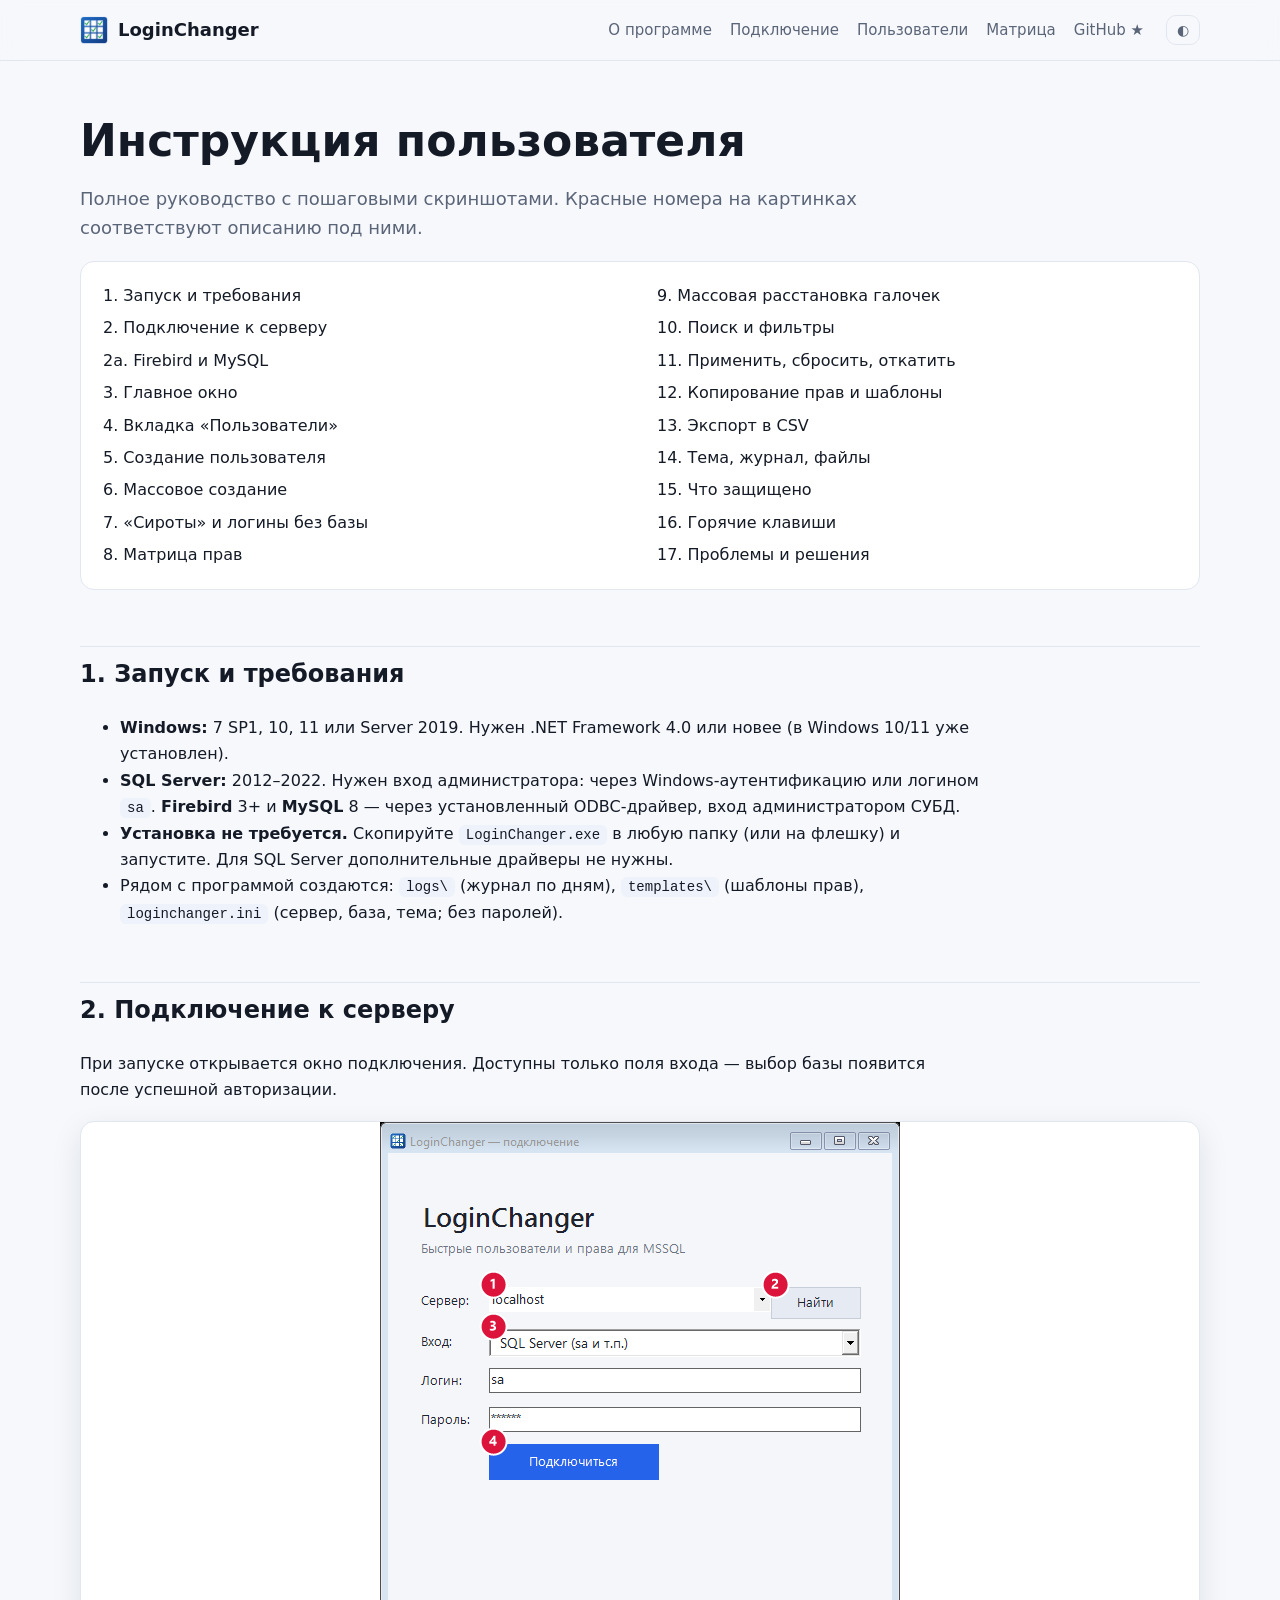
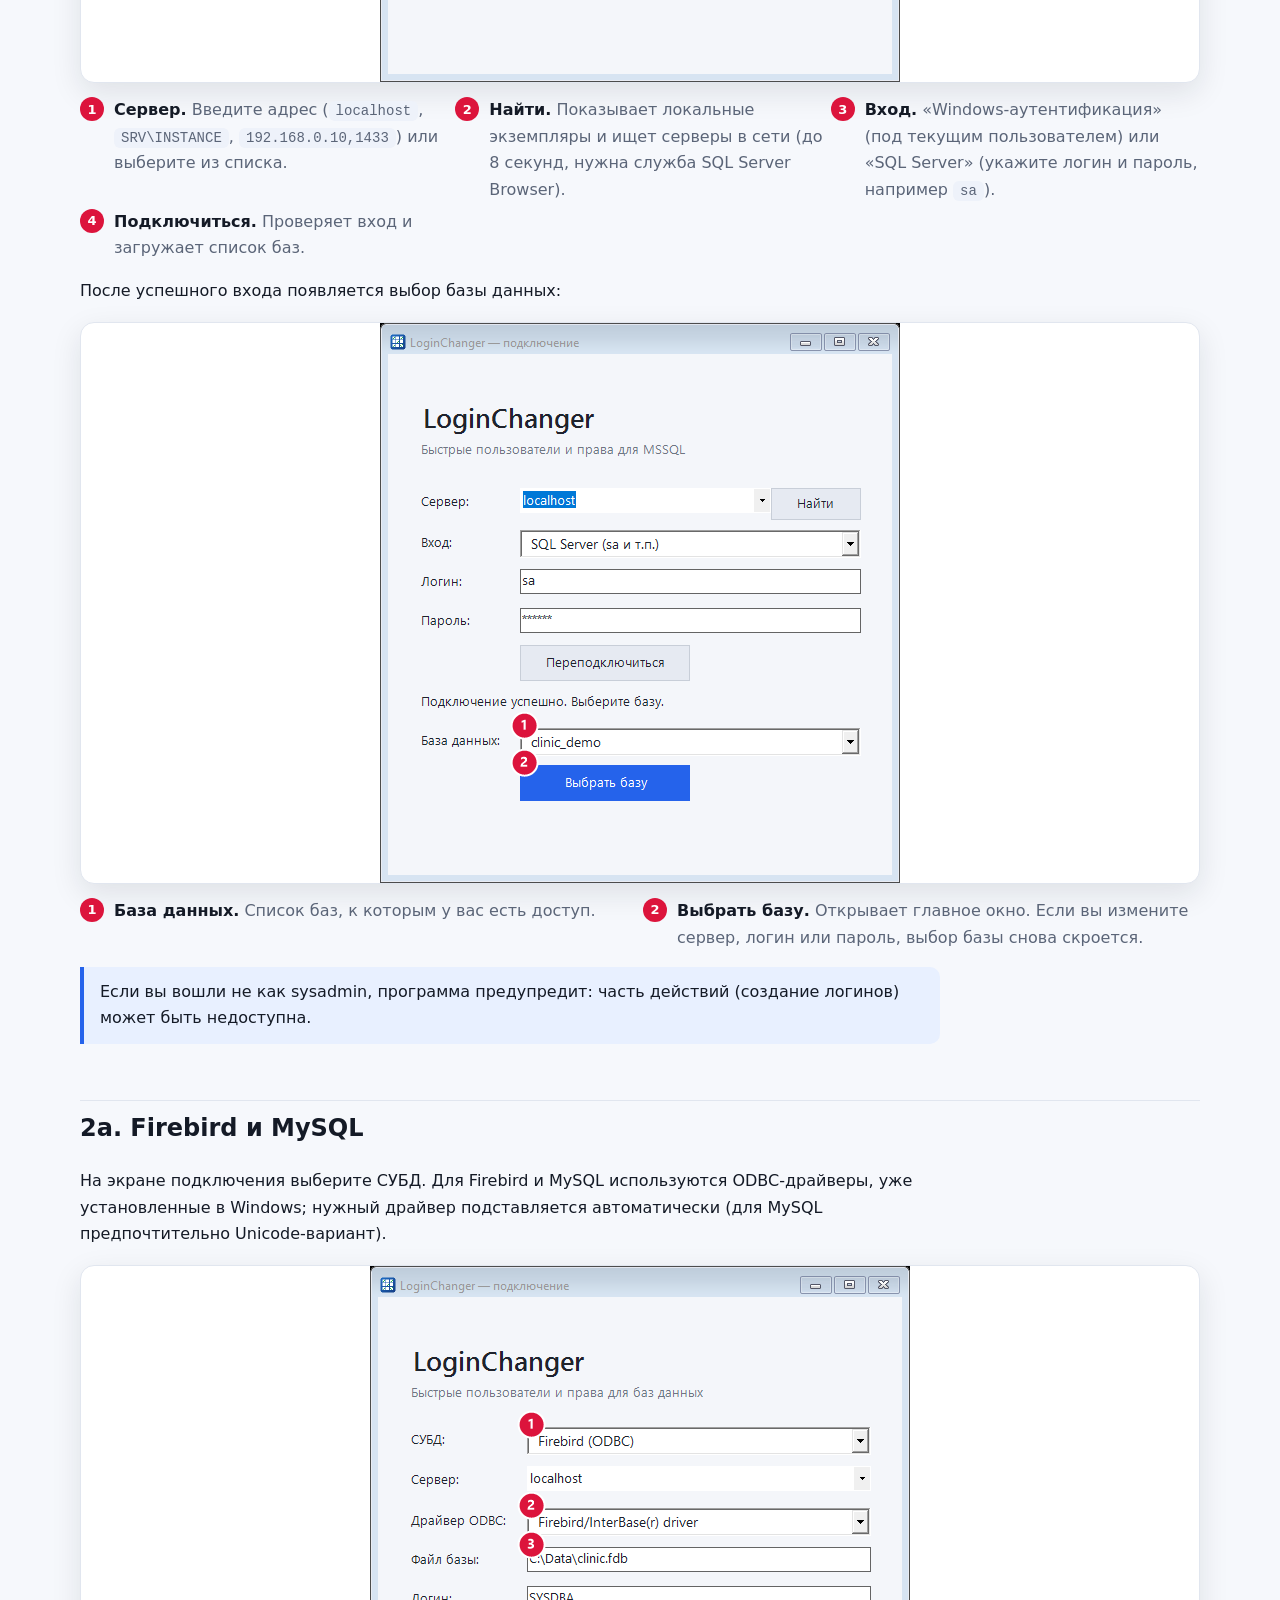
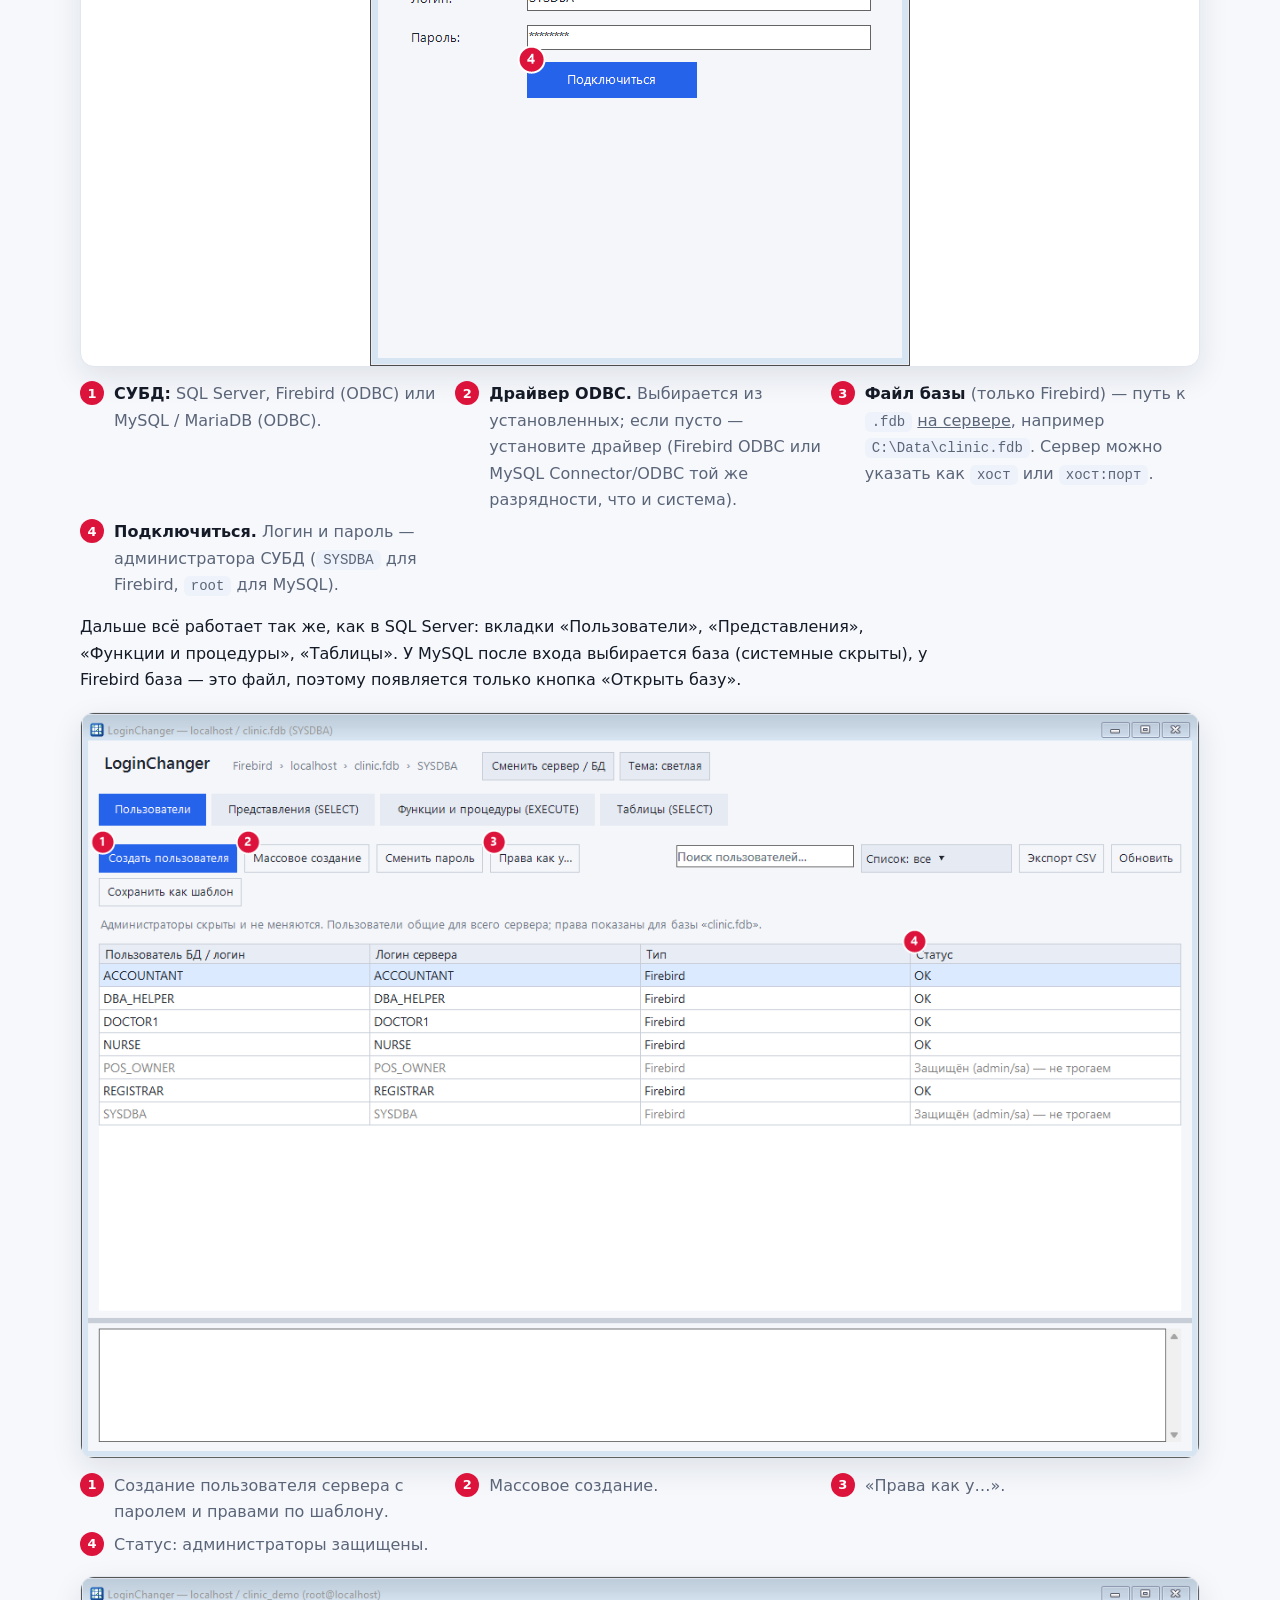
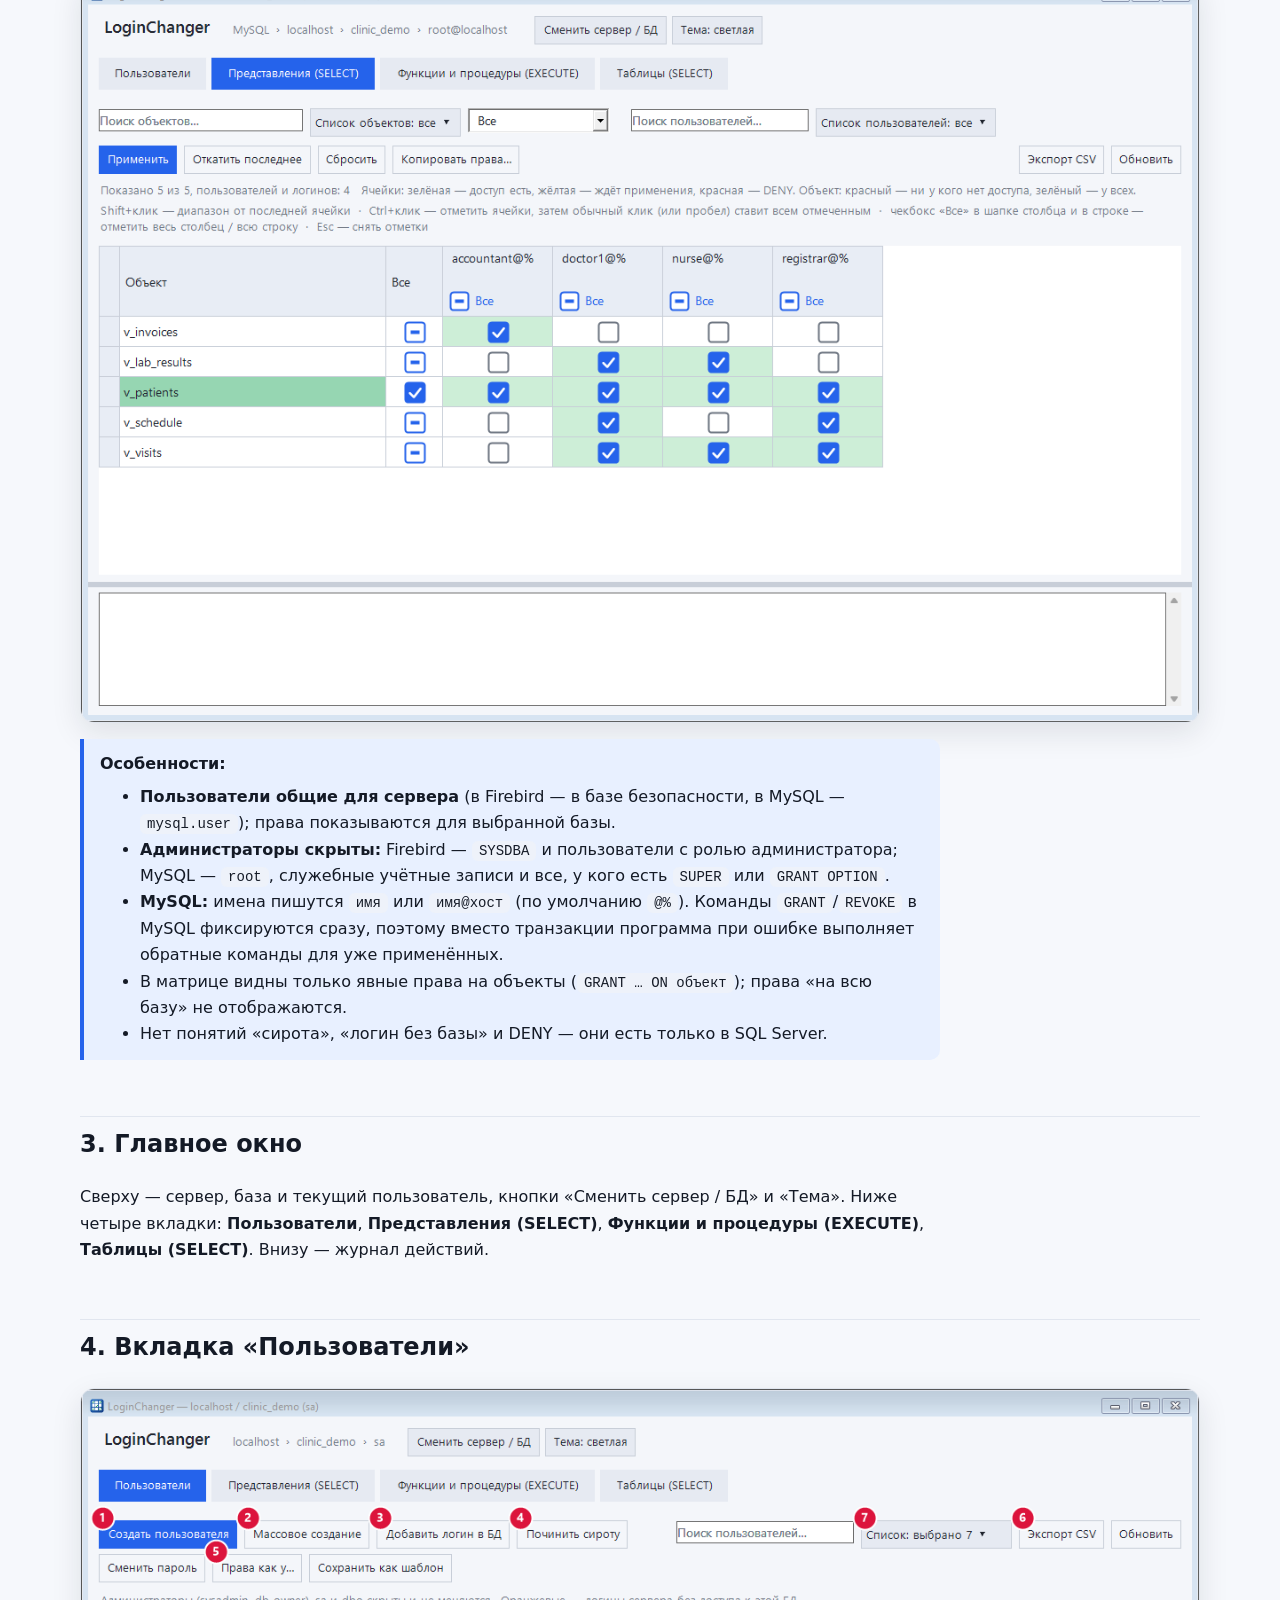
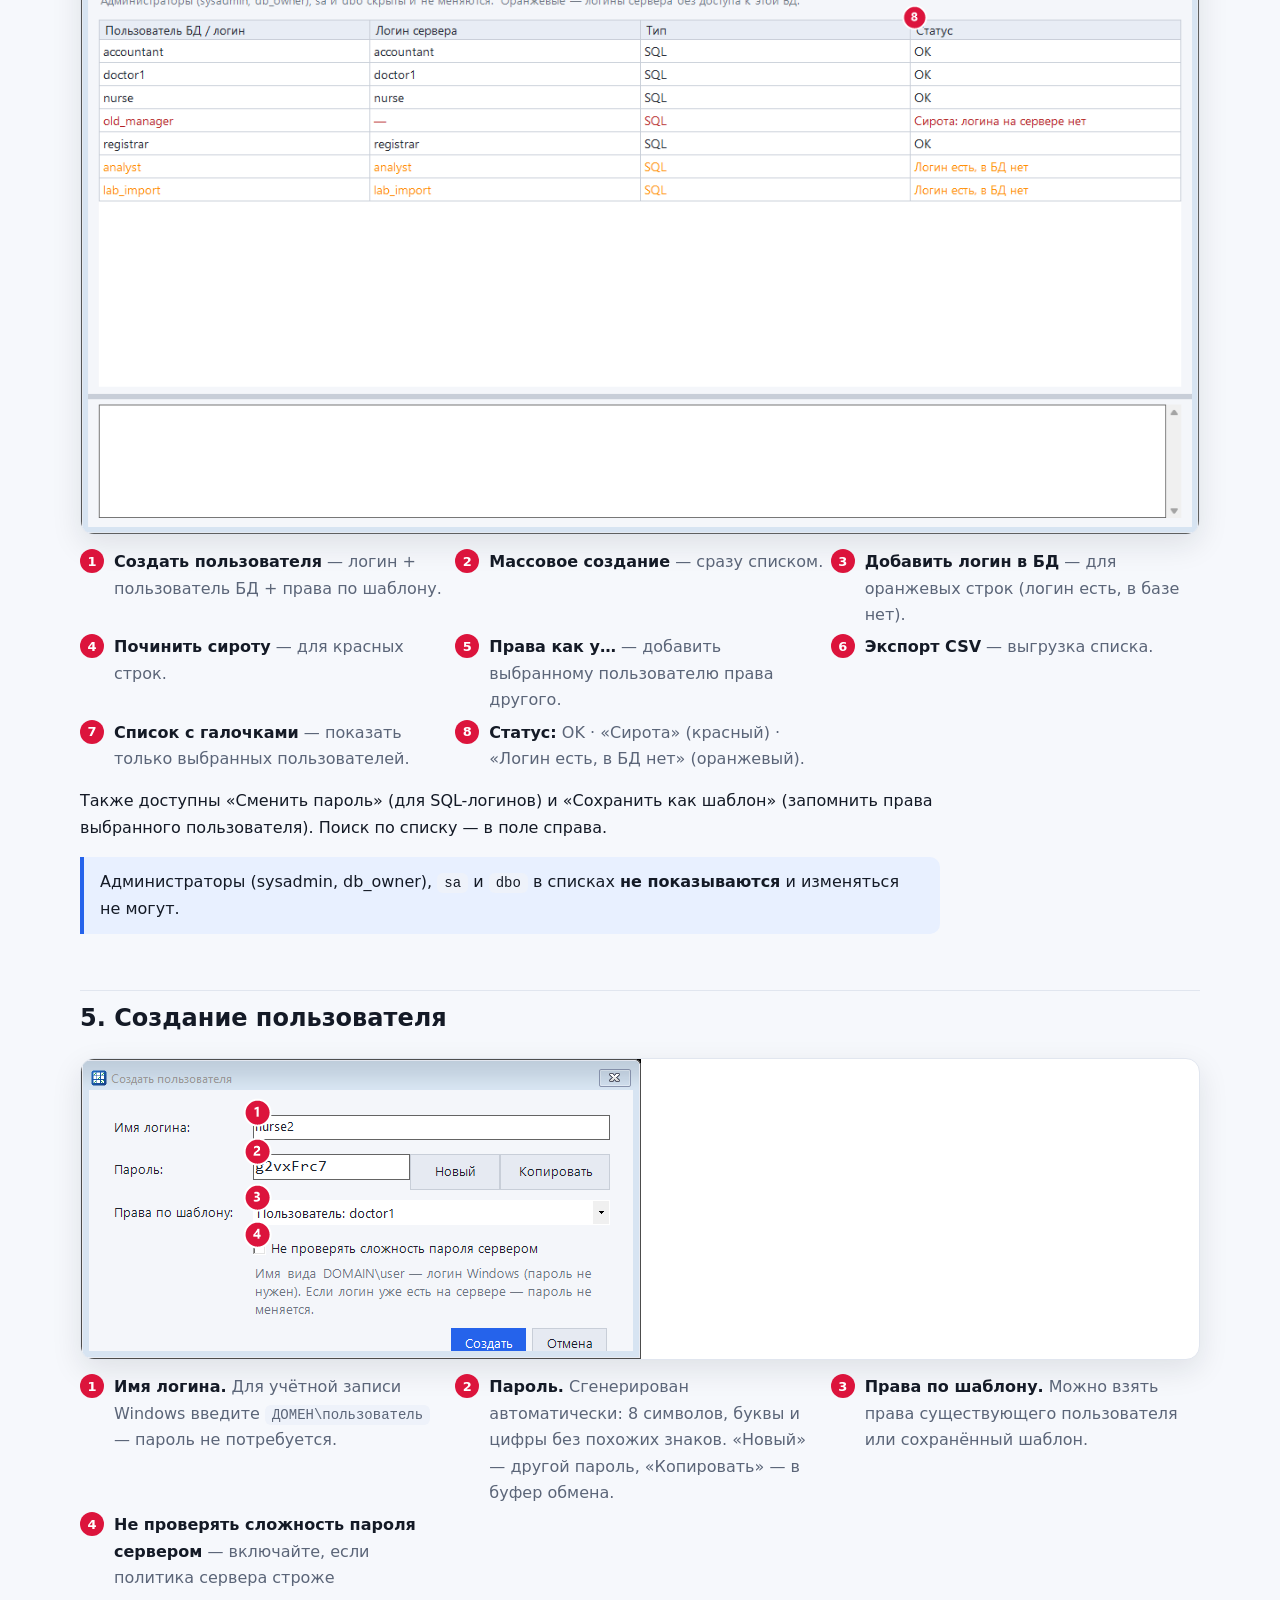
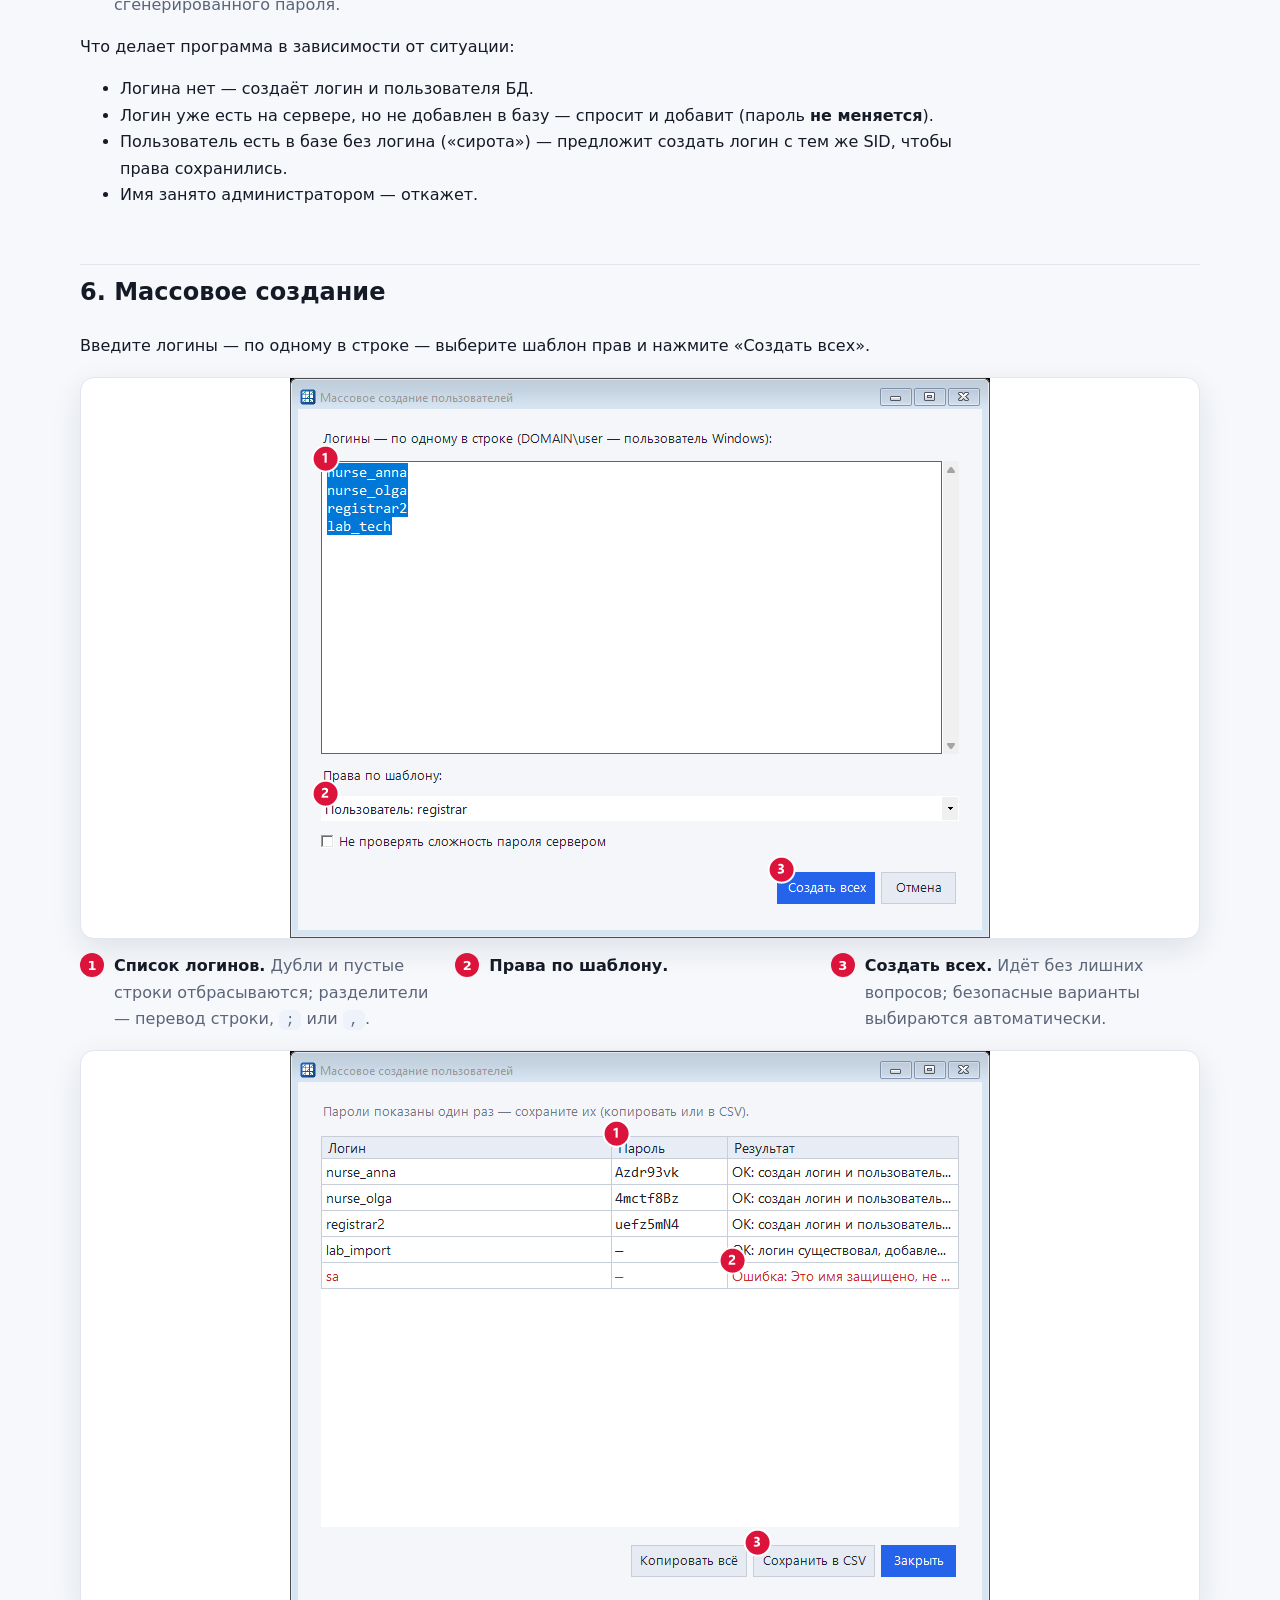
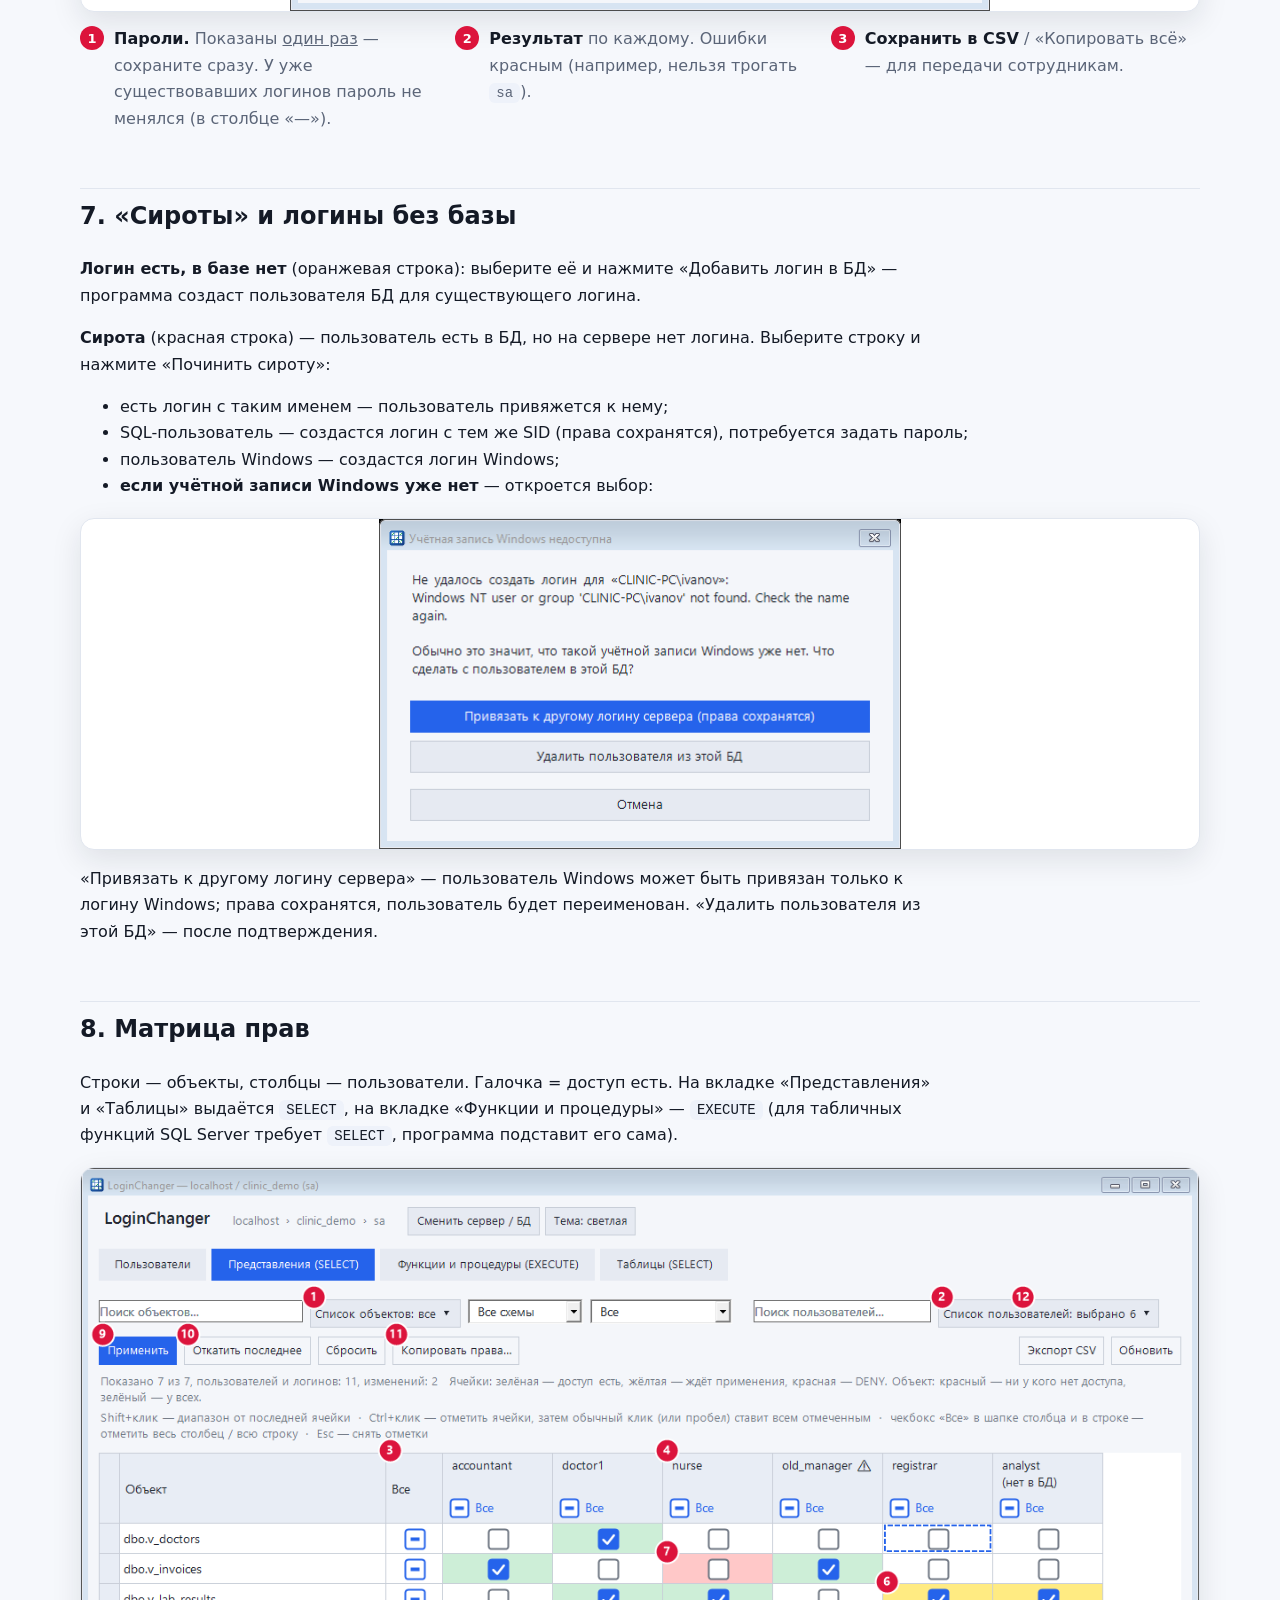
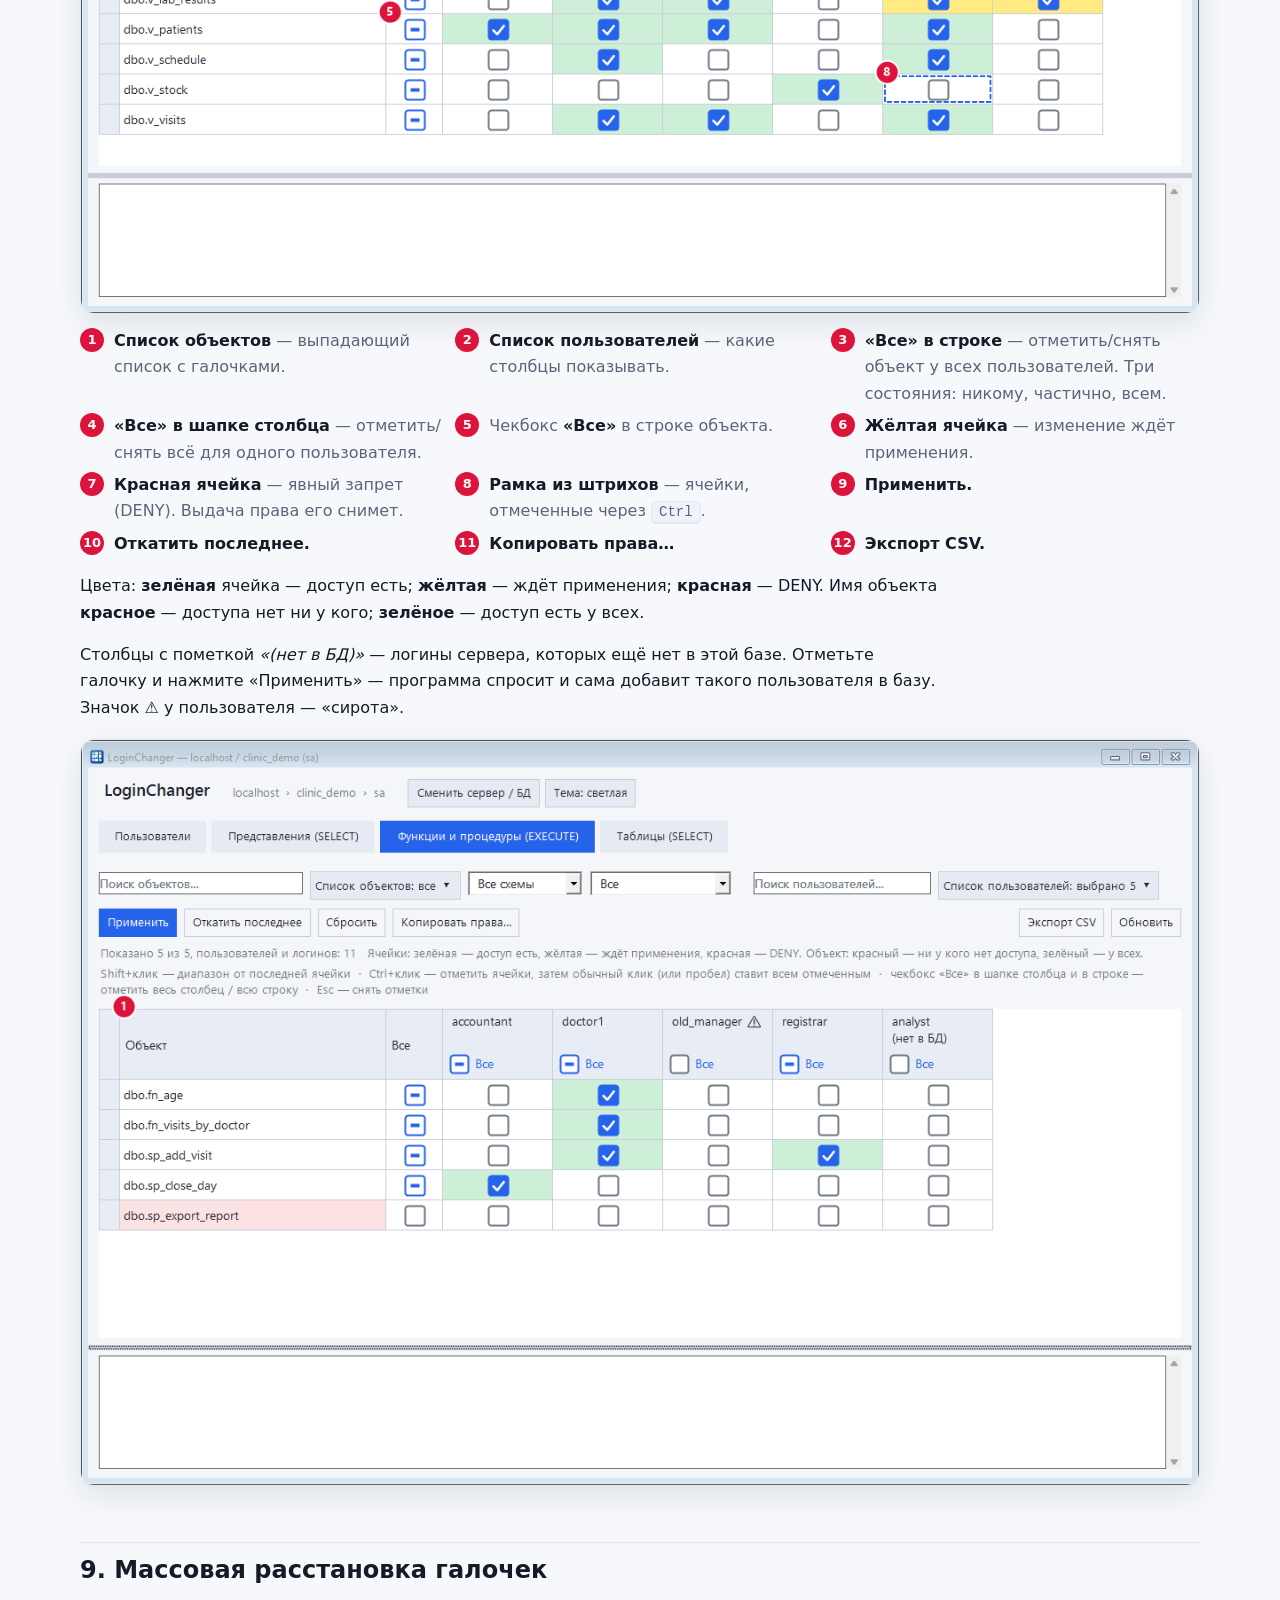
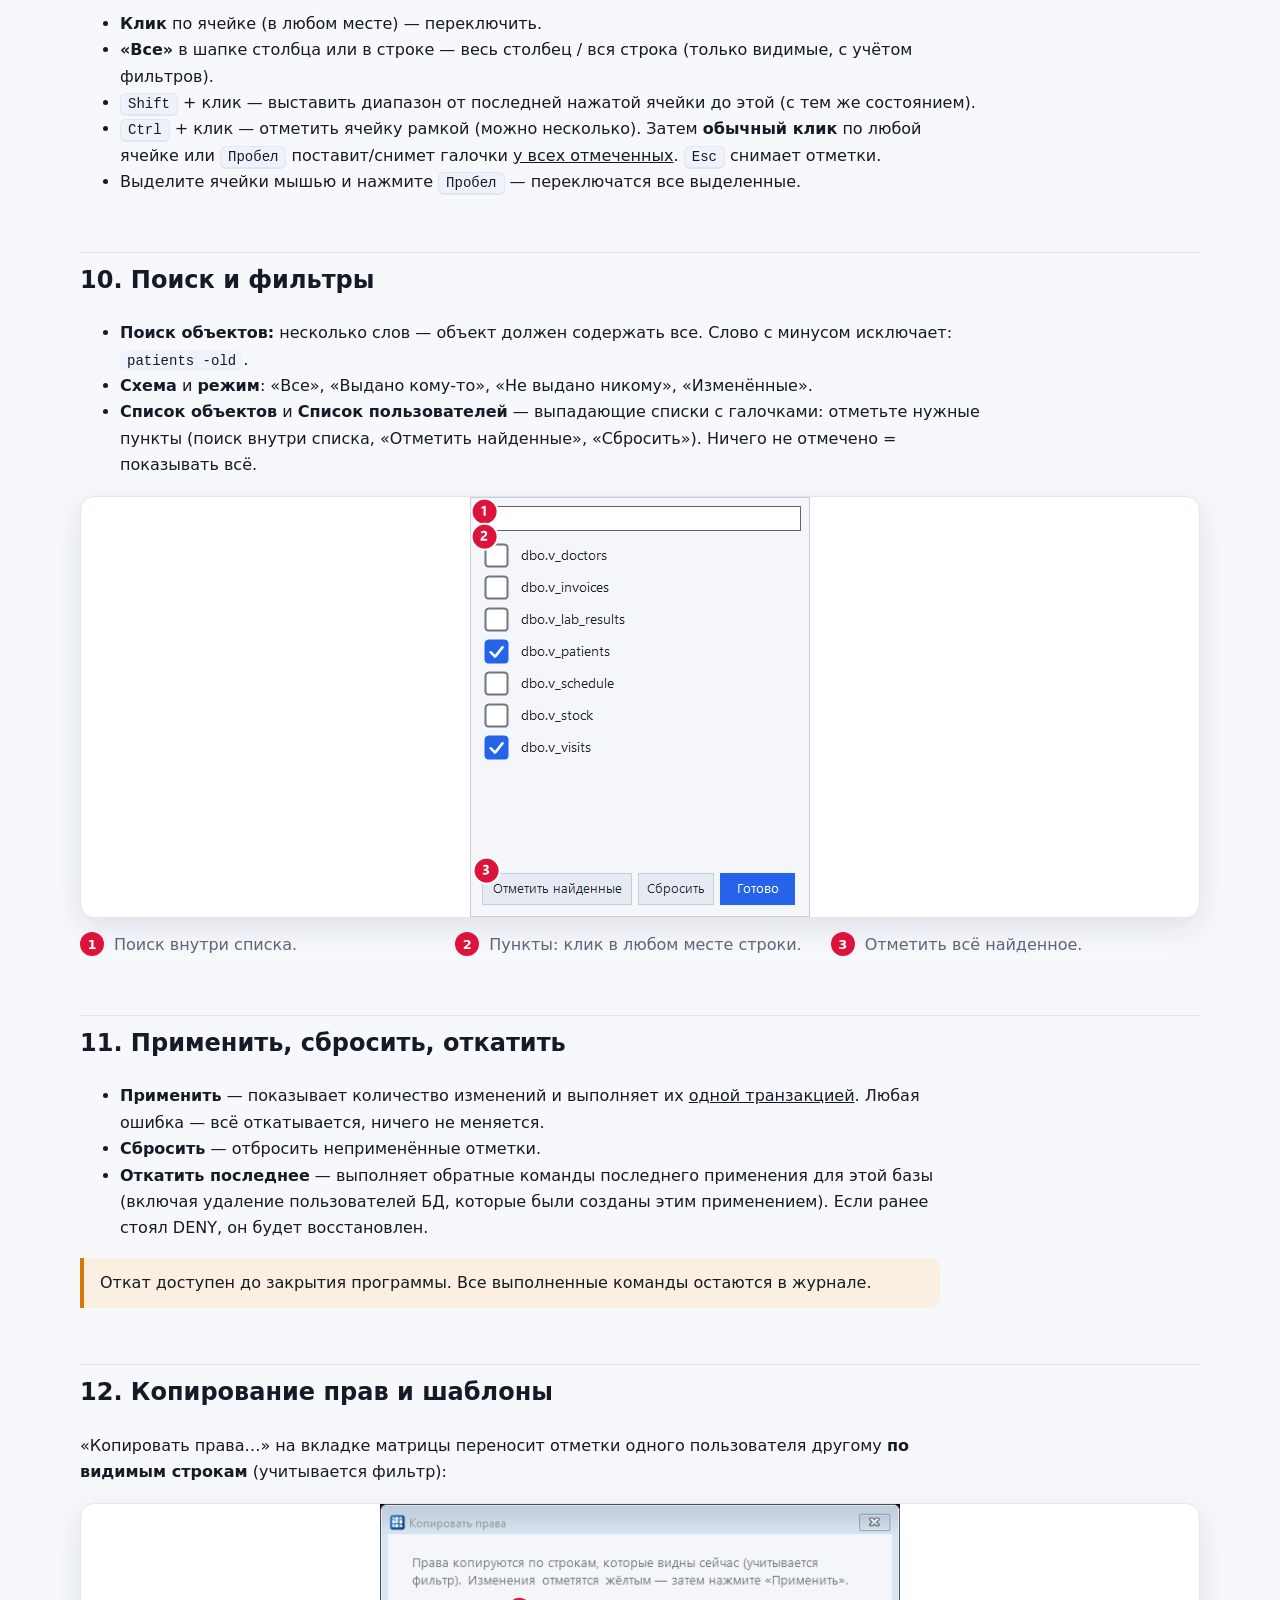
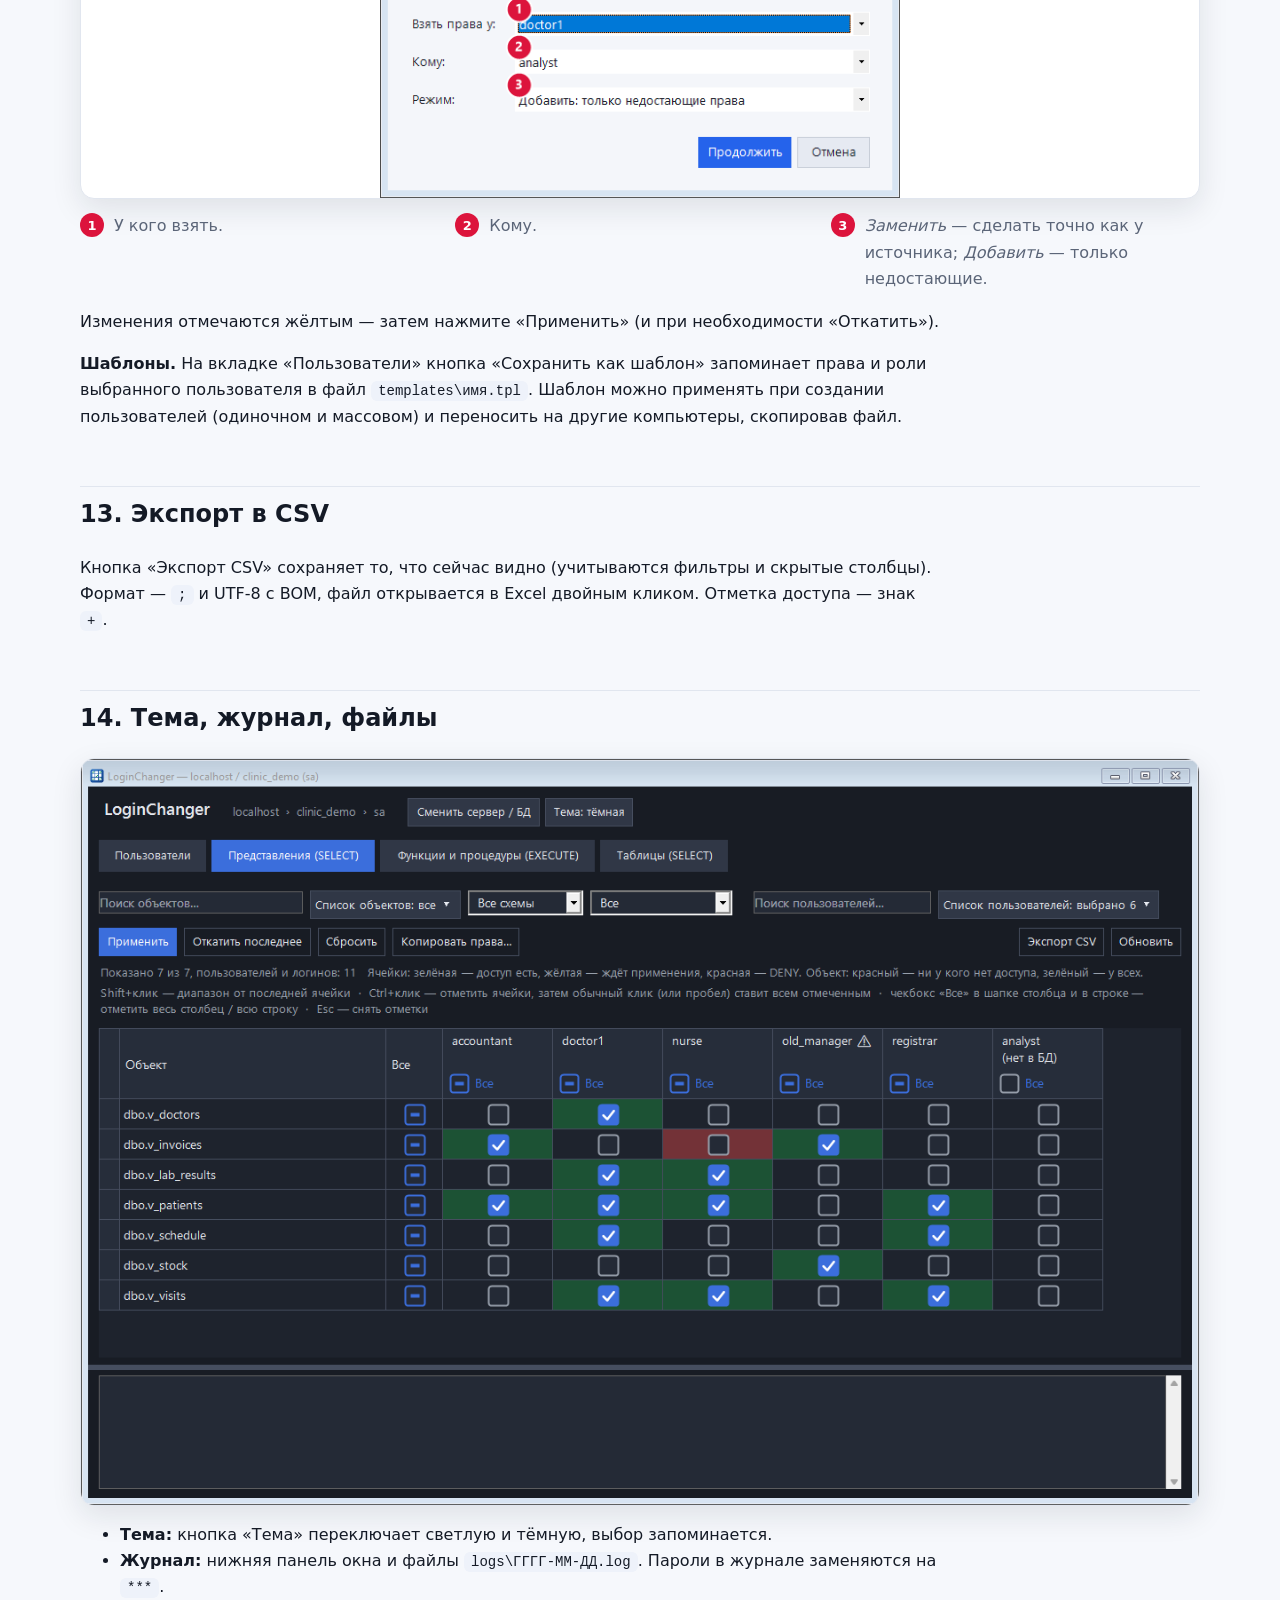
==== commit a5afac31: "Add Firebird and MySQL support via ODBC; toolbar redesign; docs and site update - Dialect layer (SQL" ====
--- a/docs/manual.html
+++ b/docs/manual.html
@@ -20,7 +20,7 @@
 <p style="color:var(--muted);font-size:18px;margin-top:0">Полное руководство с пошаговыми скриншотами. Красные номера на картинках соответствуют описанию под ними.</p>
 
 <div class="toc">
-  <a href="#start">1. Запуск и требования</a><a href="#connect">2. Подключение к серверу</a>
+  <a href="#start">1. Запуск и требования</a><a href="#connect">2. Подключение к серверу</a><a href="#engines">2а. Firebird и MySQL</a>
   <a href="#overview">3. Главное окно</a><a href="#users">4. Вкладка «Пользователи»</a>
   <a href="#create">5. Создание пользователя</a><a href="#bulk">6. Массовое создание</a>
   <a href="#orphan">7. «Сироты» и логины без базы</a><a href="#matrix">8. Матрица прав</a>
@@ -34,8 +34,8 @@
 <h2 id="start">1. Запуск и требования</h2>
 <ul>
   <li><strong>Windows:</strong> 7 SP1, 10, 11 или Server 2019. Нужен .NET Framework 4.0 или новее (в Windows 10/11 уже установлен).</li>
-  <li><strong>SQL Server:</strong> 2012–2022. Нужен вход администратора: через Windows-аутентификацию или логином <code>sa</code>.</li>
-  <li><strong>Установка не требуется.</strong> Скопируйте <code>LoginChanger.exe</code> в любую папку (или на флешку) и запустите. Дополнительные драйверы не нужны.</li>
+  <li><strong>SQL Server:</strong> 2012–2022. Нужен вход администратора: через Windows-аутентификацию или логином <code>sa</code>. <strong>Firebird</strong> 3+ и <strong>MySQL</strong> 8 — через установленный ODBC-драйвер, вход администратором СУБД.</li>
+  <li><strong>Установка не требуется.</strong> Скопируйте <code>LoginChanger.exe</code> в любую папку (или на флешку) и запустите. Для SQL Server дополнительные драйверы не нужны.</li>
   <li>Рядом с программой создаются: <code>logs\</code> (журнал по дням), <code>templates\</code> (шаблоны прав), <code>loginchanger.ini</code> (сервер, база, тема; без паролей).</li>
 </ul>
 
@@ -55,6 +55,26 @@
   <li><b>2</b><span><strong>Выбрать базу.</strong> Открывает главное окно. Если вы измените сервер, логин или пароль, выбор базы снова скроется.</span></li>
 </ul>
 <div class="note">Если вы вошли не как sysadmin, программа предупредит: часть действий (создание логинов) может быть недоступна.</div>
+
+<h2 id="engines">2а. Firebird и MySQL</h2>
+<p>На экране подключения выберите СУБД. Для Firebird и MySQL используются ODBC-драйверы, уже установленные в Windows; нужный драйвер подставляется автоматически (для MySQL предпочтительно Unicode-вариант).</p>
+<figure class="shot"><img src="img/conn_fb.png" alt="Подключение к Firebird" width="540" height="700" style="margin:auto"></figure>
+<ul class="legend">
+  <li><b>1</b><span><strong>СУБД:</strong> SQL Server, Firebird (ODBC) или MySQL / MariaDB (ODBC).</span></li>
+  <li><b>2</b><span><strong>Драйвер ODBC.</strong> Выбирается из установленных; если пусто — установите драйвер (Firebird ODBC или MySQL Connector/ODBC той же разрядности, что и система).</span></li>
+  <li><b>3</b><span><strong>Файл базы</strong> (только Firebird) — путь к <code>.fdb</code> <u>на сервере</u>, например <code>C:\Data\clinic.fdb</code>. Сервер можно указать как <code>хост</code> или <code>хост:порт</code>.</span></li>
+  <li><b>4</b><span><strong>Подключиться.</strong> Логин и пароль — администратора СУБД (<code>SYSDBA</code> для Firebird, <code>root</code> для MySQL).</span></li>
+</ul>
+<p>Дальше всё работает так же, как в SQL Server: вкладки «Пользователи», «Представления», «Функции и процедуры», «Таблицы». У MySQL после входа выбирается база (системные скрыты), у Firebird база — это файл, поэтому появляется только кнопка «Открыть базу».</p>
+<figure class="shot"><img src="img/users_fb.png" alt="Пользователи Firebird" width="1260" height="840" loading="lazy"></figure>
+<ul class="legend"><li><b>1</b><span>Создание пользователя сервера с паролем и правами по шаблону.</span></li><li><b>2</b><span>Массовое создание.</span></li><li><b>3</b><span>«Права как у…».</span></li><li><b>4</b><span>Статус: администраторы защищены.</span></li></ul>
+<figure class="shot"><img src="img/matrix_my.png" alt="Матрица прав MySQL" width="1260" height="840" loading="lazy"></figure>
+<div class="note"><strong>Особенности:</strong>
+<ul style="margin:6px 0 0"><li><strong>Пользователи общие для сервера</strong> (в Firebird — в базе безопасности, в MySQL — <code>mysql.user</code>); права показываются для выбранной базы.</li>
+<li><strong>Администраторы скрыты:</strong> Firebird — <code>SYSDBA</code> и пользователи с ролью администратора; MySQL — <code>root</code>, служебные учётные записи и все, у кого есть <code>SUPER</code> или <code>GRANT OPTION</code>.</li>
+<li><strong>MySQL:</strong> имена пишутся <code>имя</code> или <code>имя@хост</code> (по умолчанию <code>@%</code>). Команды <code>GRANT</code>/<code>REVOKE</code> в MySQL фиксируются сразу, поэтому вместо транзакции программа при ошибке выполняет обратные команды для уже применённых.</li>
+<li>В матрице видны только явные права на объекты (<code>GRANT … ON объект</code>); права «на всю базу» не отображаются.</li>
+<li>Нет понятий «сирота», «логин без базы» и DENY — они есть только в SQL Server.</li></ul></div>
 
 <h2 id="overview">3. Главное окно</h2>
 <p>Сверху — сервер, база и текущий пользователь, кнопки «Сменить сервер / БД» и «Тема». Ниже четыре вкладки: <strong>Пользователи</strong>, <strong>Представления (SELECT)</strong>, <strong>Функции и процедуры (EXECUTE)</strong>, <strong>Таблицы (SELECT)</strong>. Внизу — журнал действий.</p>
@@ -204,6 +224,7 @@
 <details><summary>«Не удалось получить сведения о пользователе или группе Windows (0x534)»</summary><p>Учётной записи Windows, на которую создан логин, больше нет. Программа обрабатывает такие логины без ошибок; для починки используйте «Починить сироту» — привяжите пользователя к другому логину Windows или удалите его из базы.</p></details>
 <details><summary>Не находится сервер кнопкой «Найти»</summary><p>Сетевой поиск требует запущенной службы <em>SQL Server Browser</em> на сервере и открытого UDP-порта 1434. Введите адрес вручную: <code>сервер\экземпляр</code> или <code>сервер,порт</code>.</p></details>
 <details><summary>Пароль не принимается сервером</summary><p>Политика паролей сервера может быть строже. Включите «Не проверять сложность пароля сервером» в окне создания либо задайте свой пароль.</p></details>
+<details><summary>«ODBC-драйвер не найден» (Firebird / MySQL)</summary><p>Установите драйвер: Firebird ODBC (с firebirdsql.org) или MySQL Connector/ODBC (с mysql.com). Разрядность драйвера должна совпадать с разрядностью программы (на 64-разрядной Windows — 64-разрядный драйвер).</p></details>
 <details><summary>Нет столбца какого-то пользователя</summary><p>Возможно, он администратор (sysadmin / db_owner) — такие скрыты намеренно, либо стоит фильтр «Список пользователей».</p></details>
 <details><summary>Окно не помещается / мелкий шрифт</summary><p>Программа учитывает масштаб Windows (DPI). Растяните окно — панели перестроятся.</p></details>
 </main>
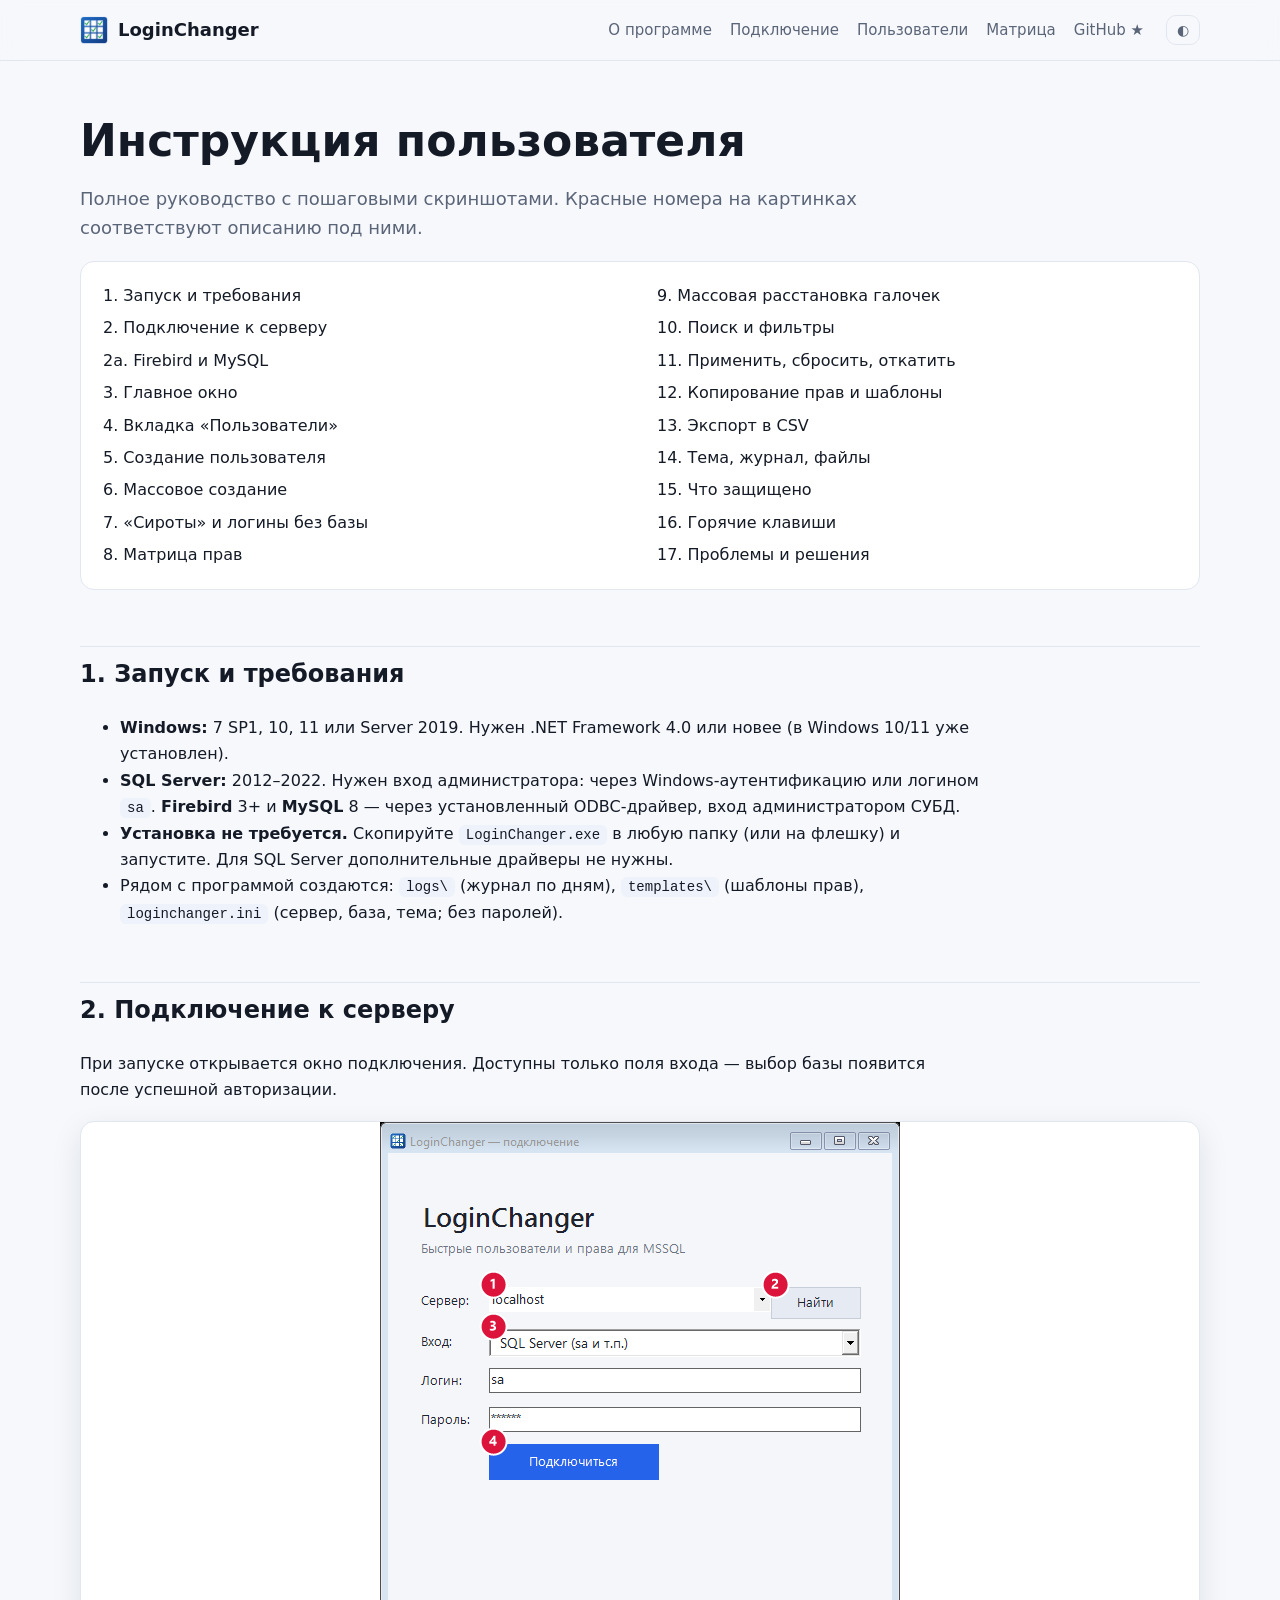
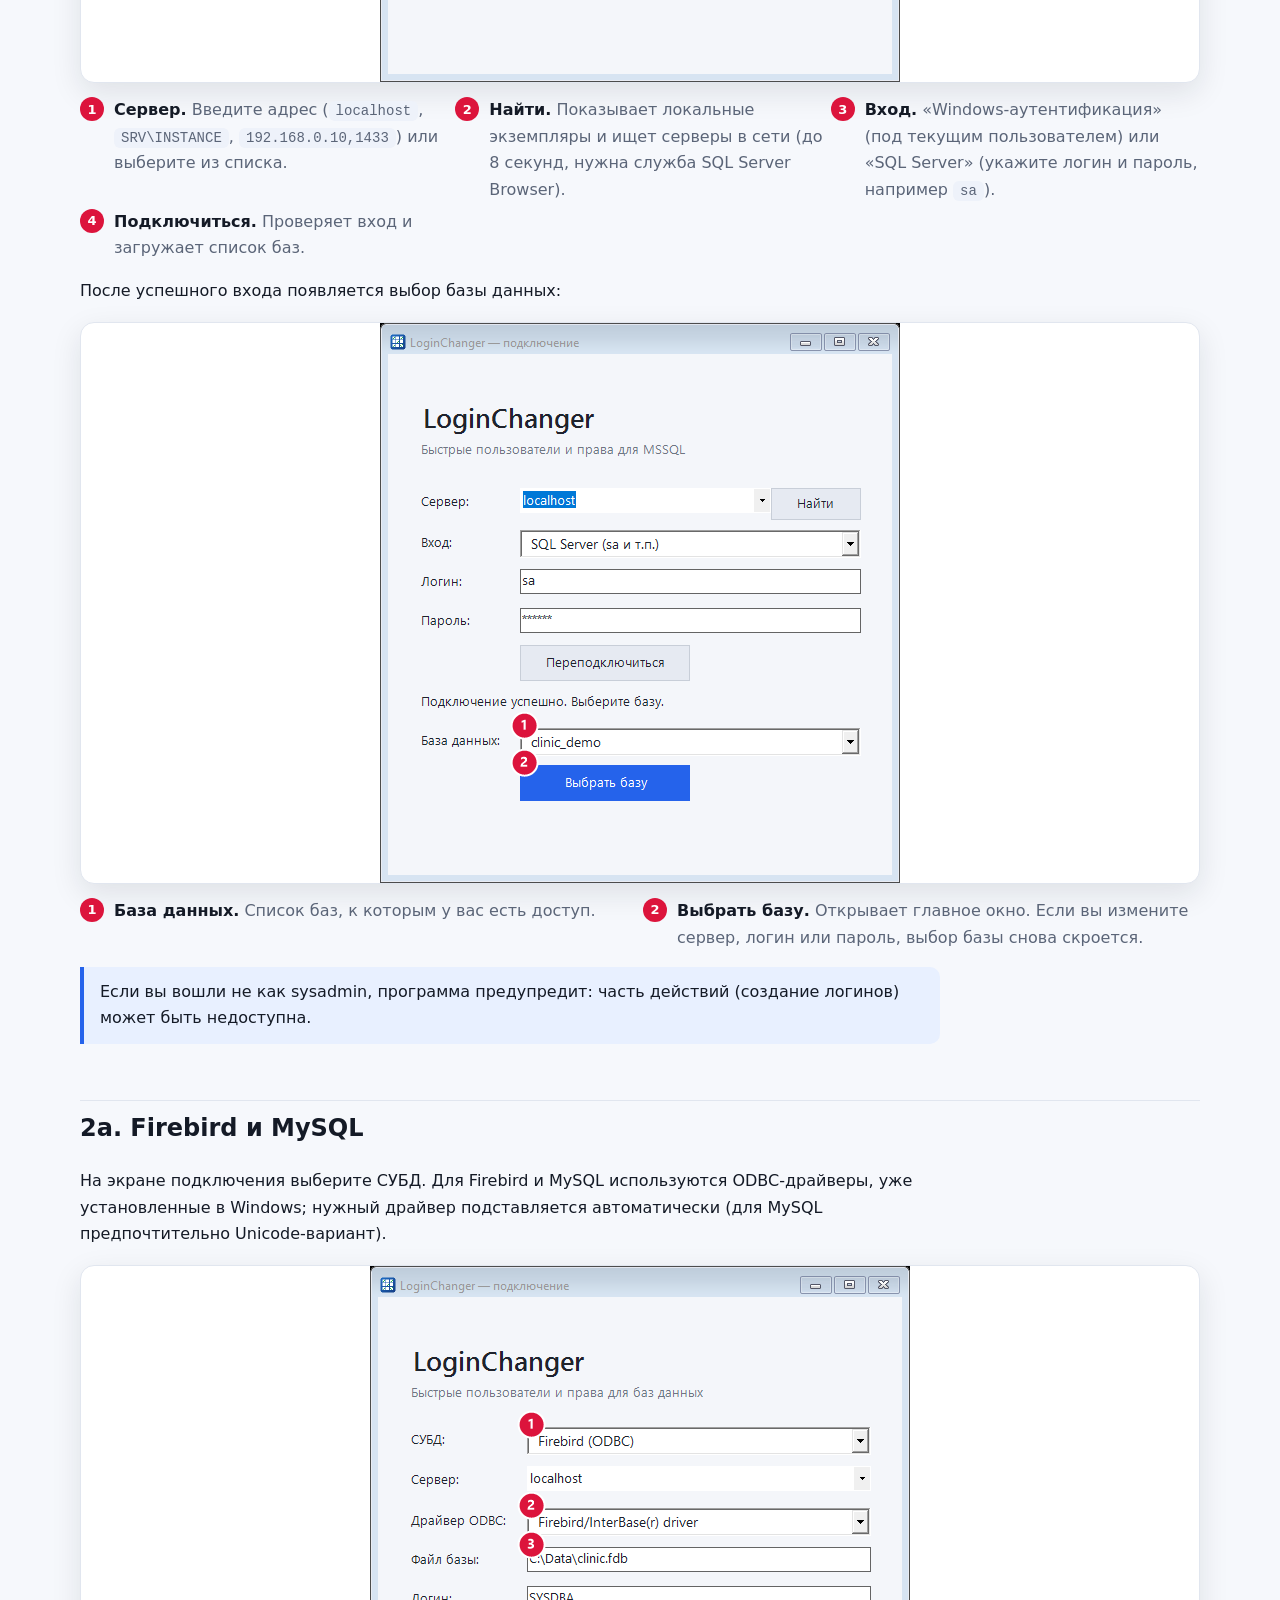
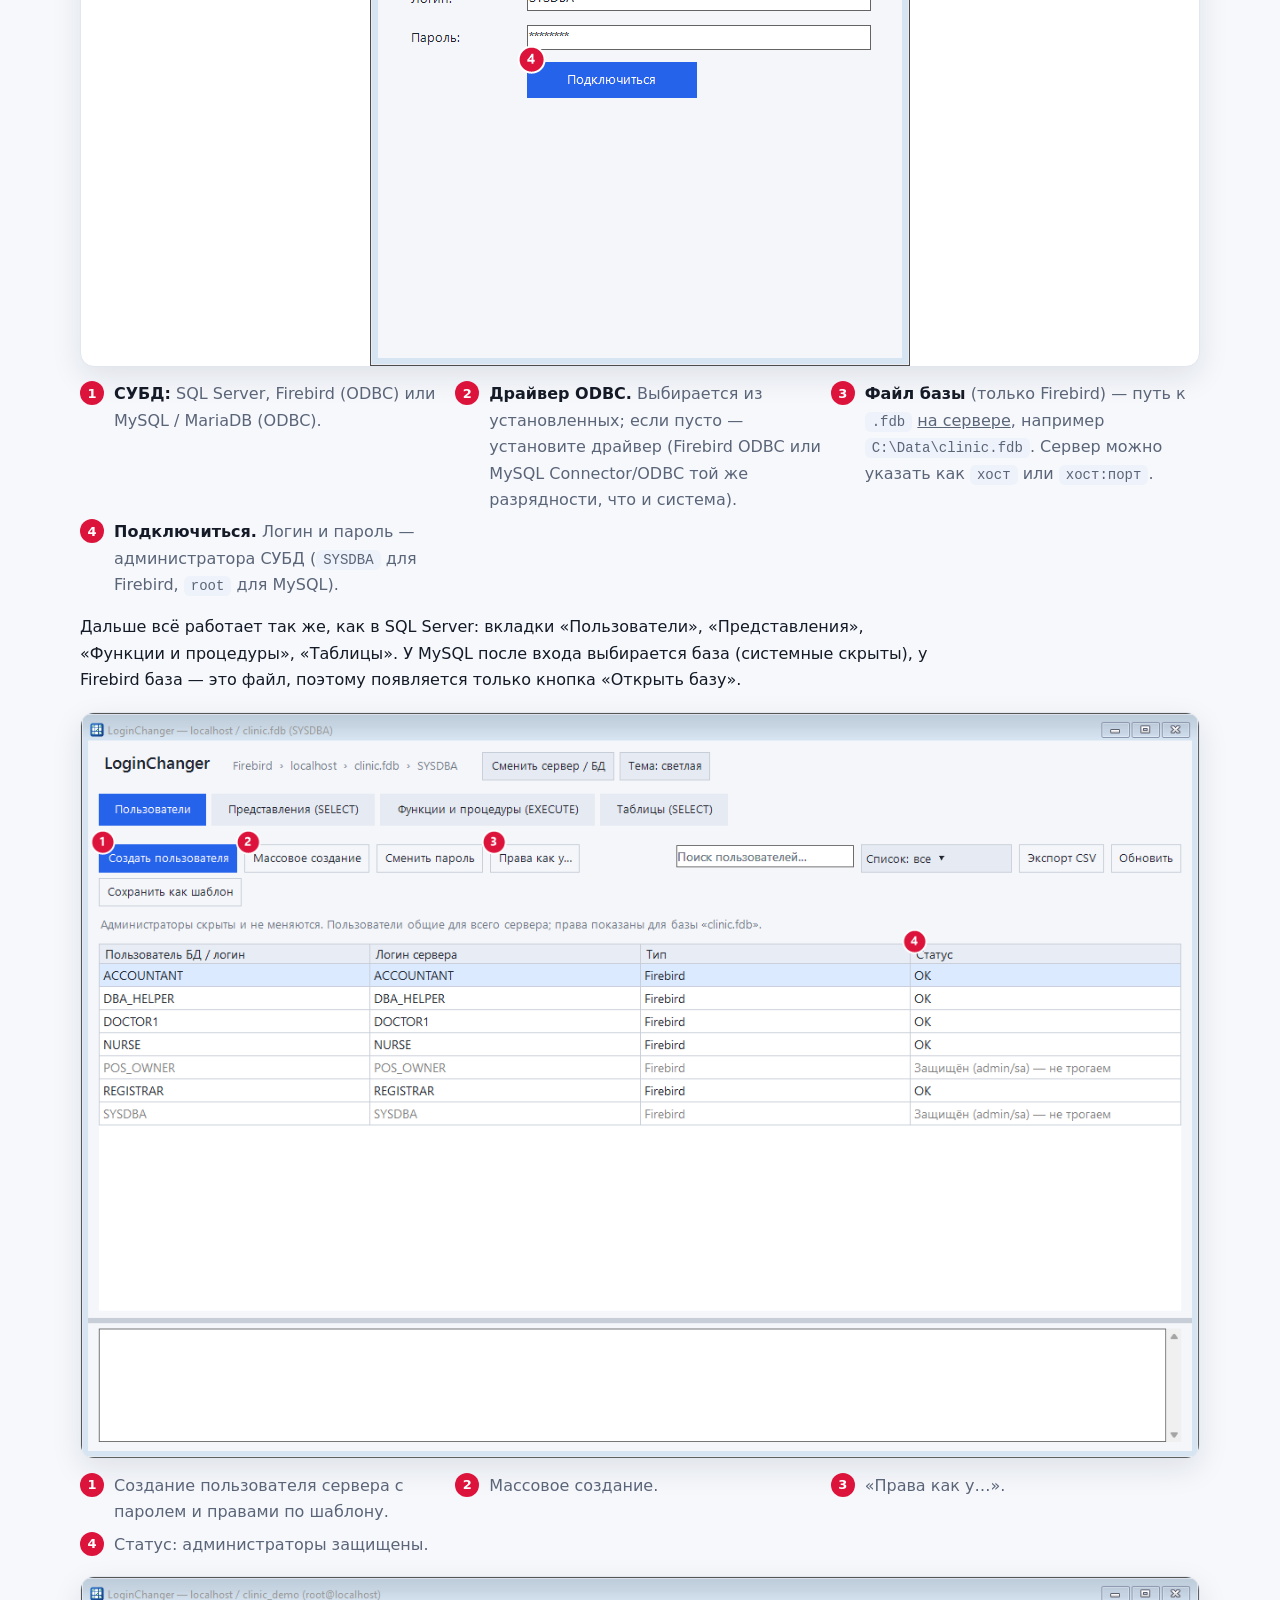
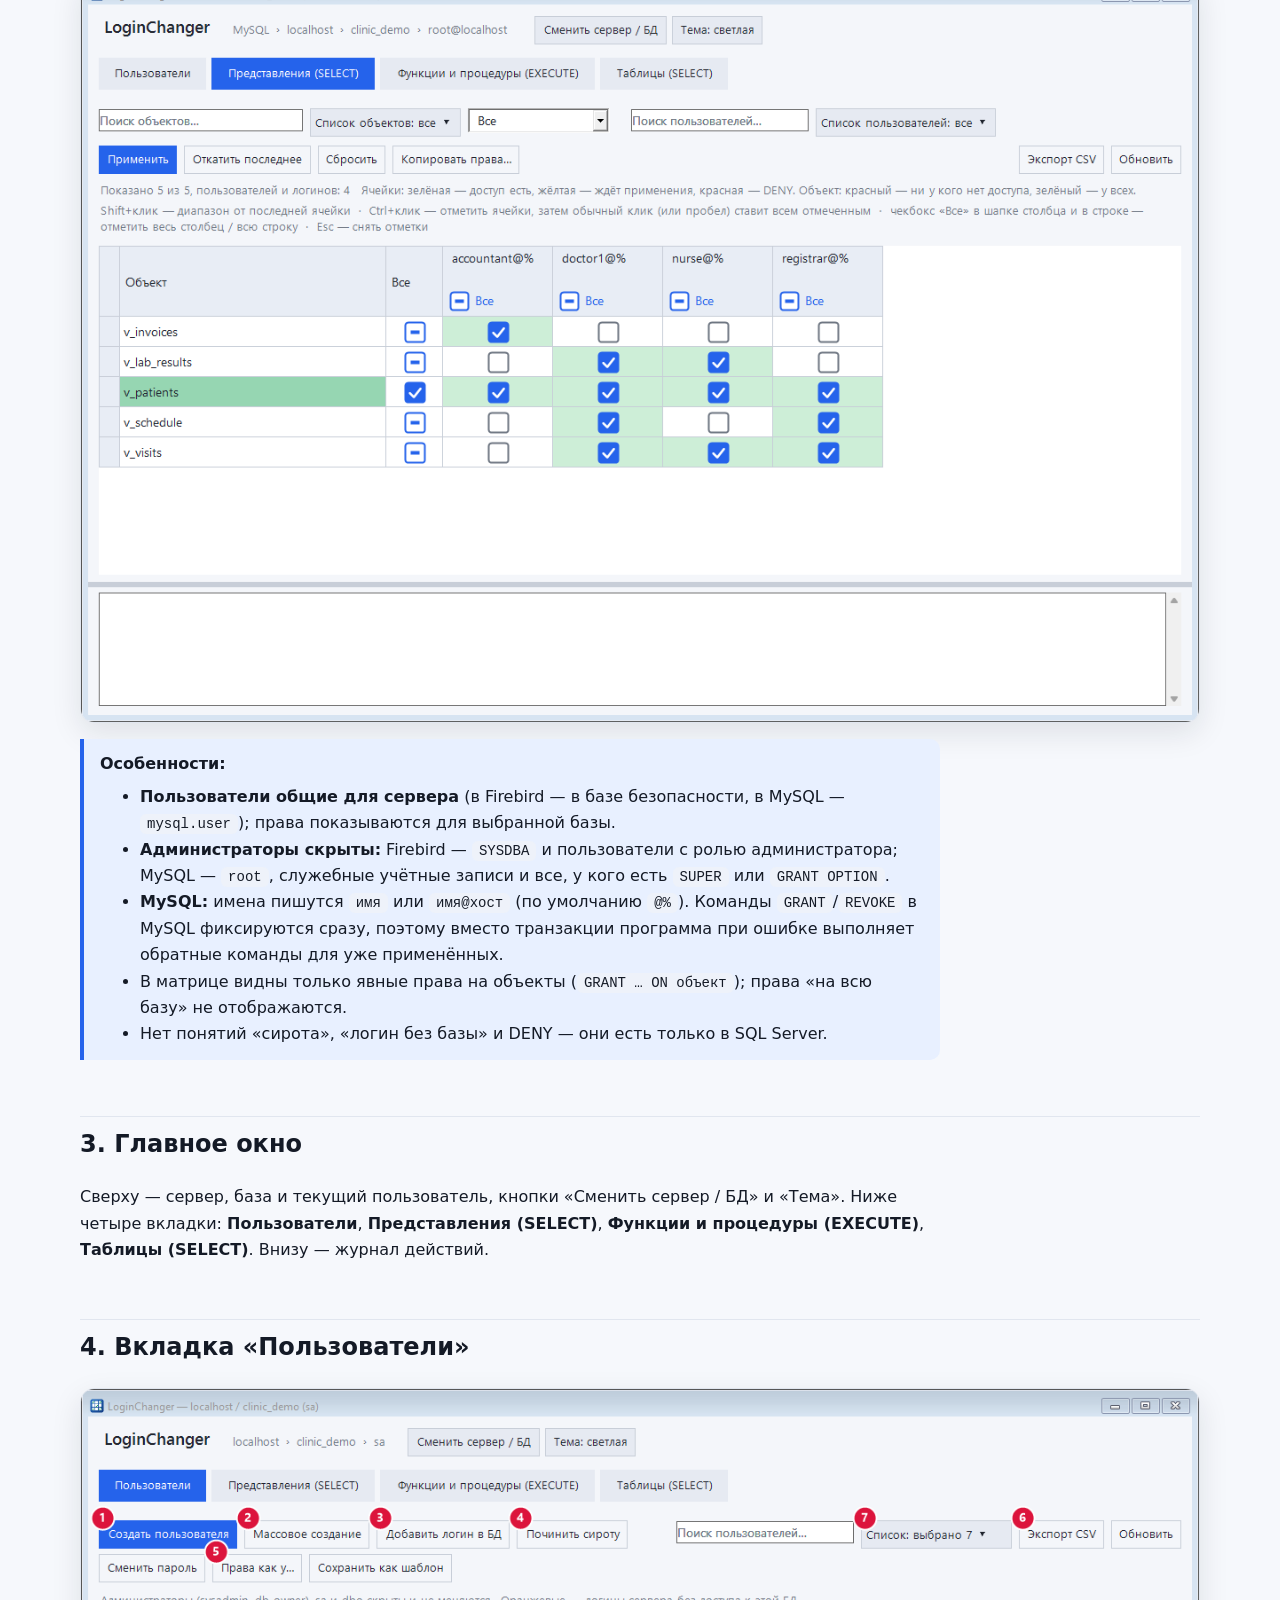
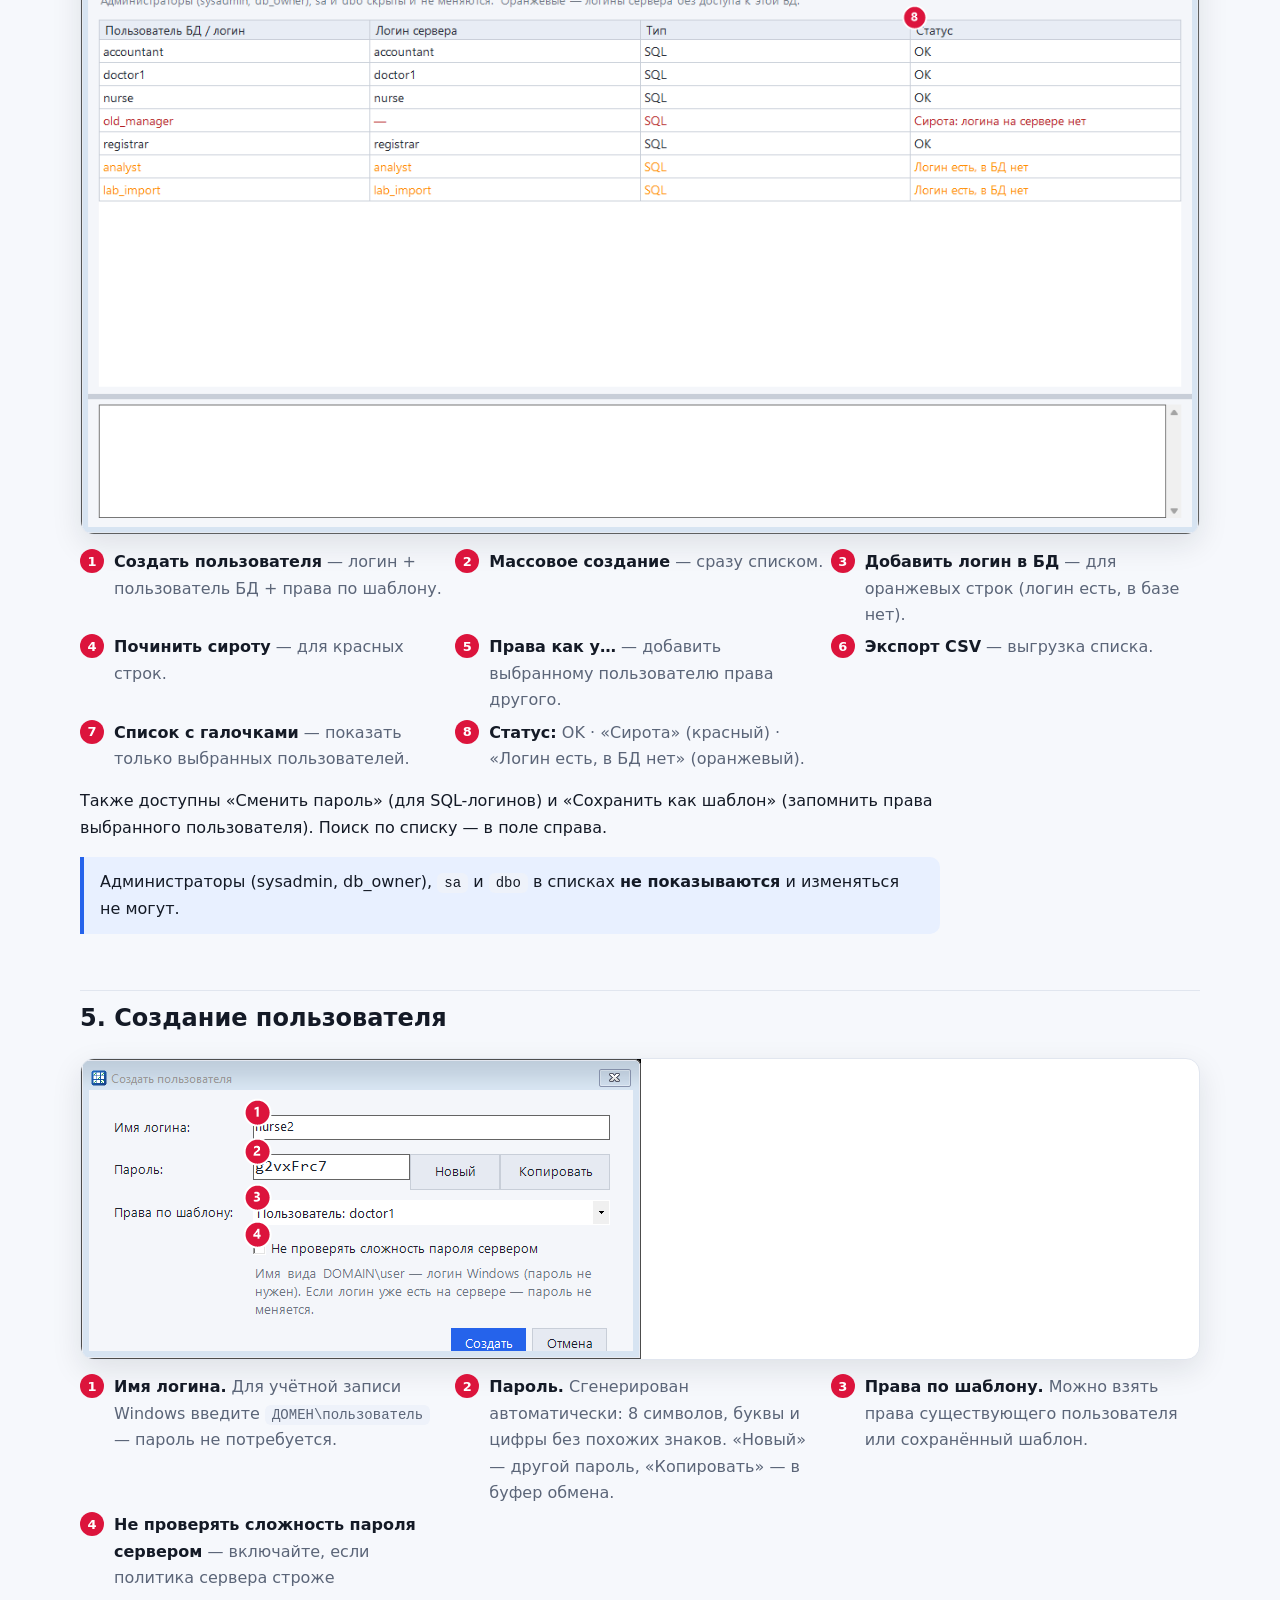
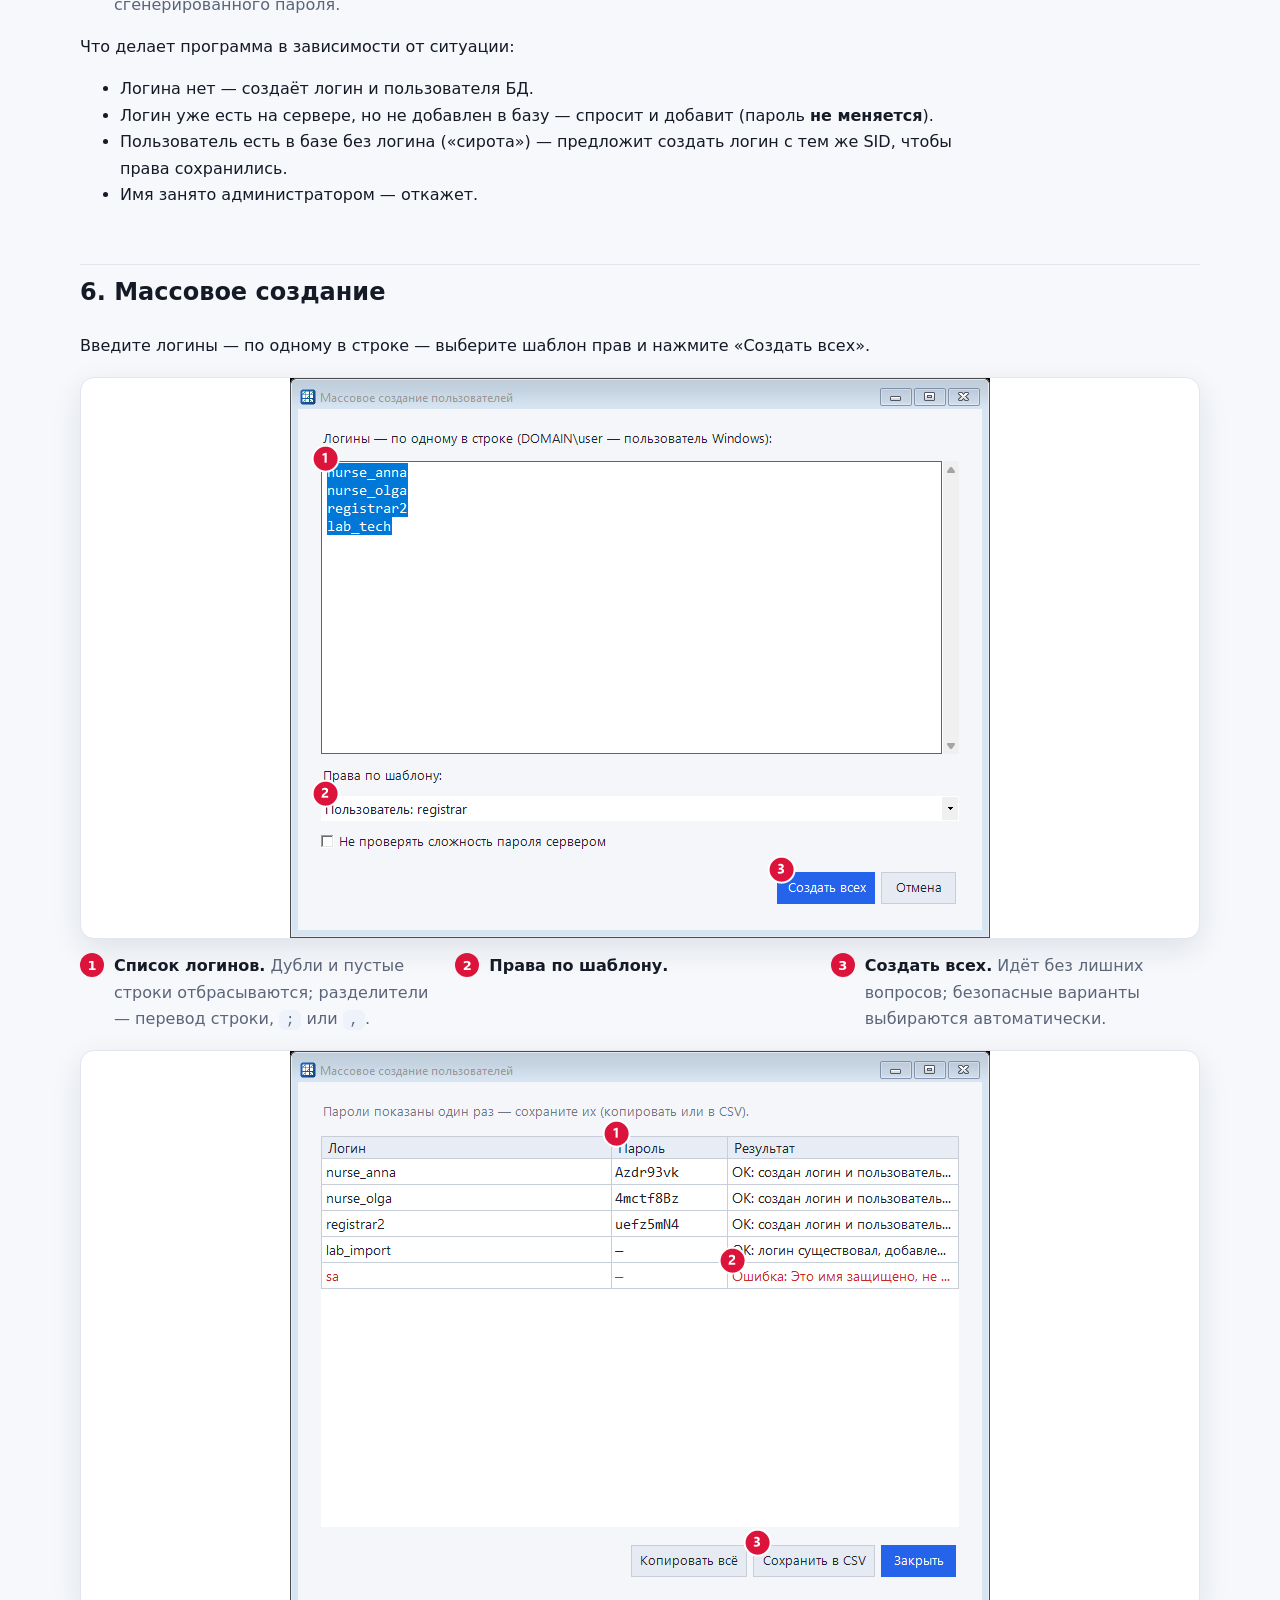
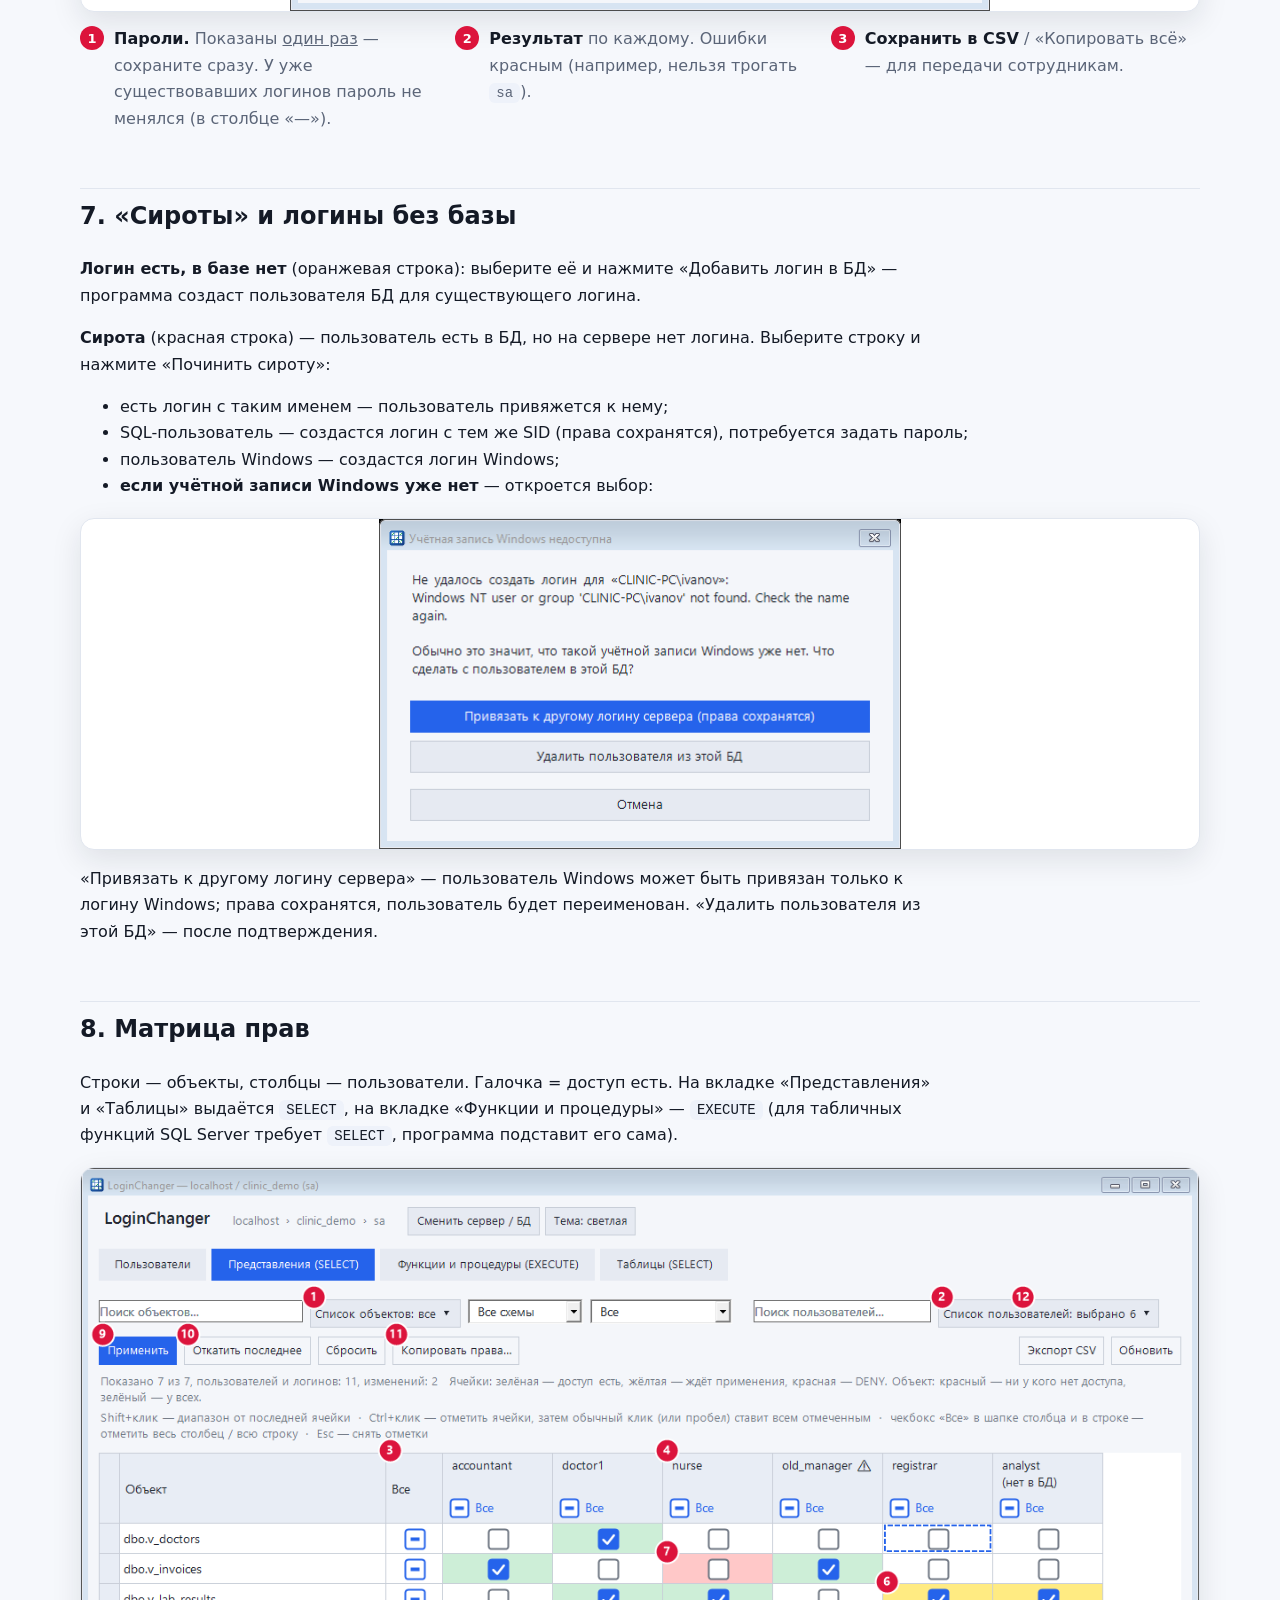
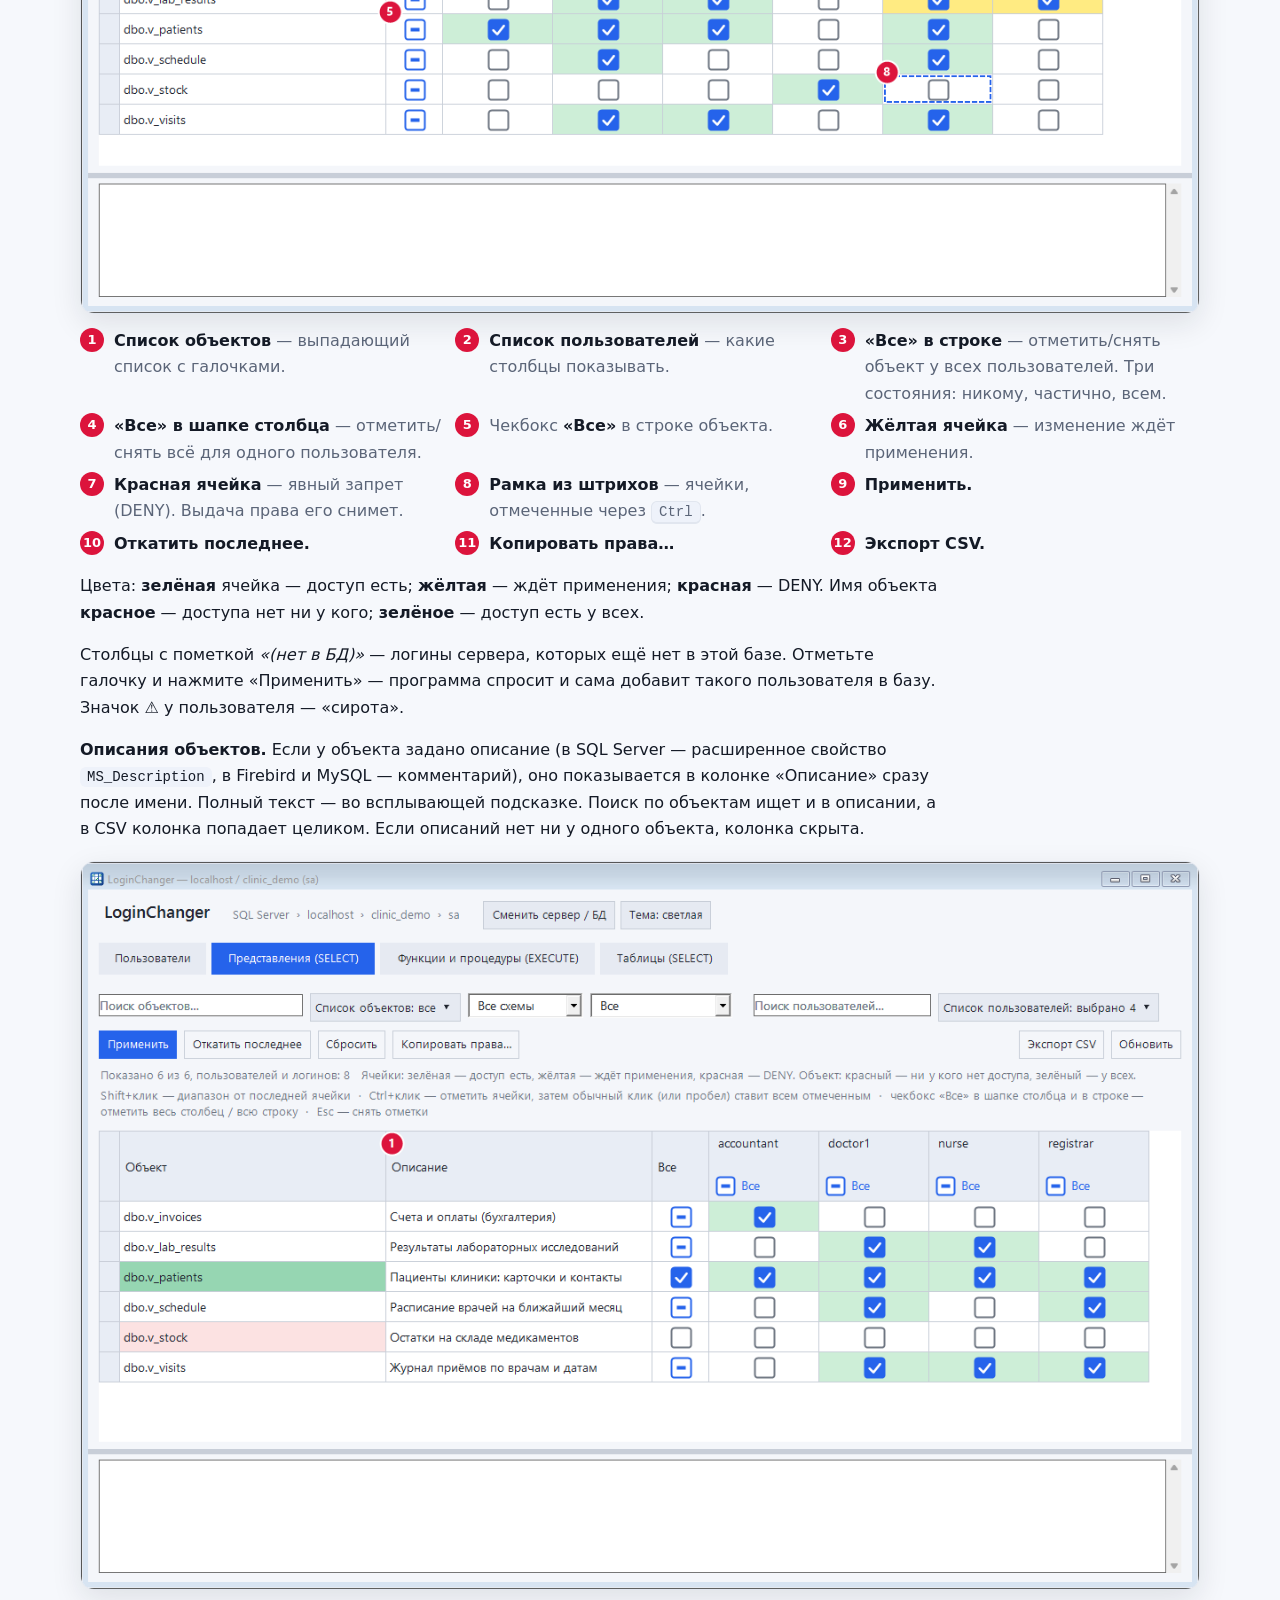
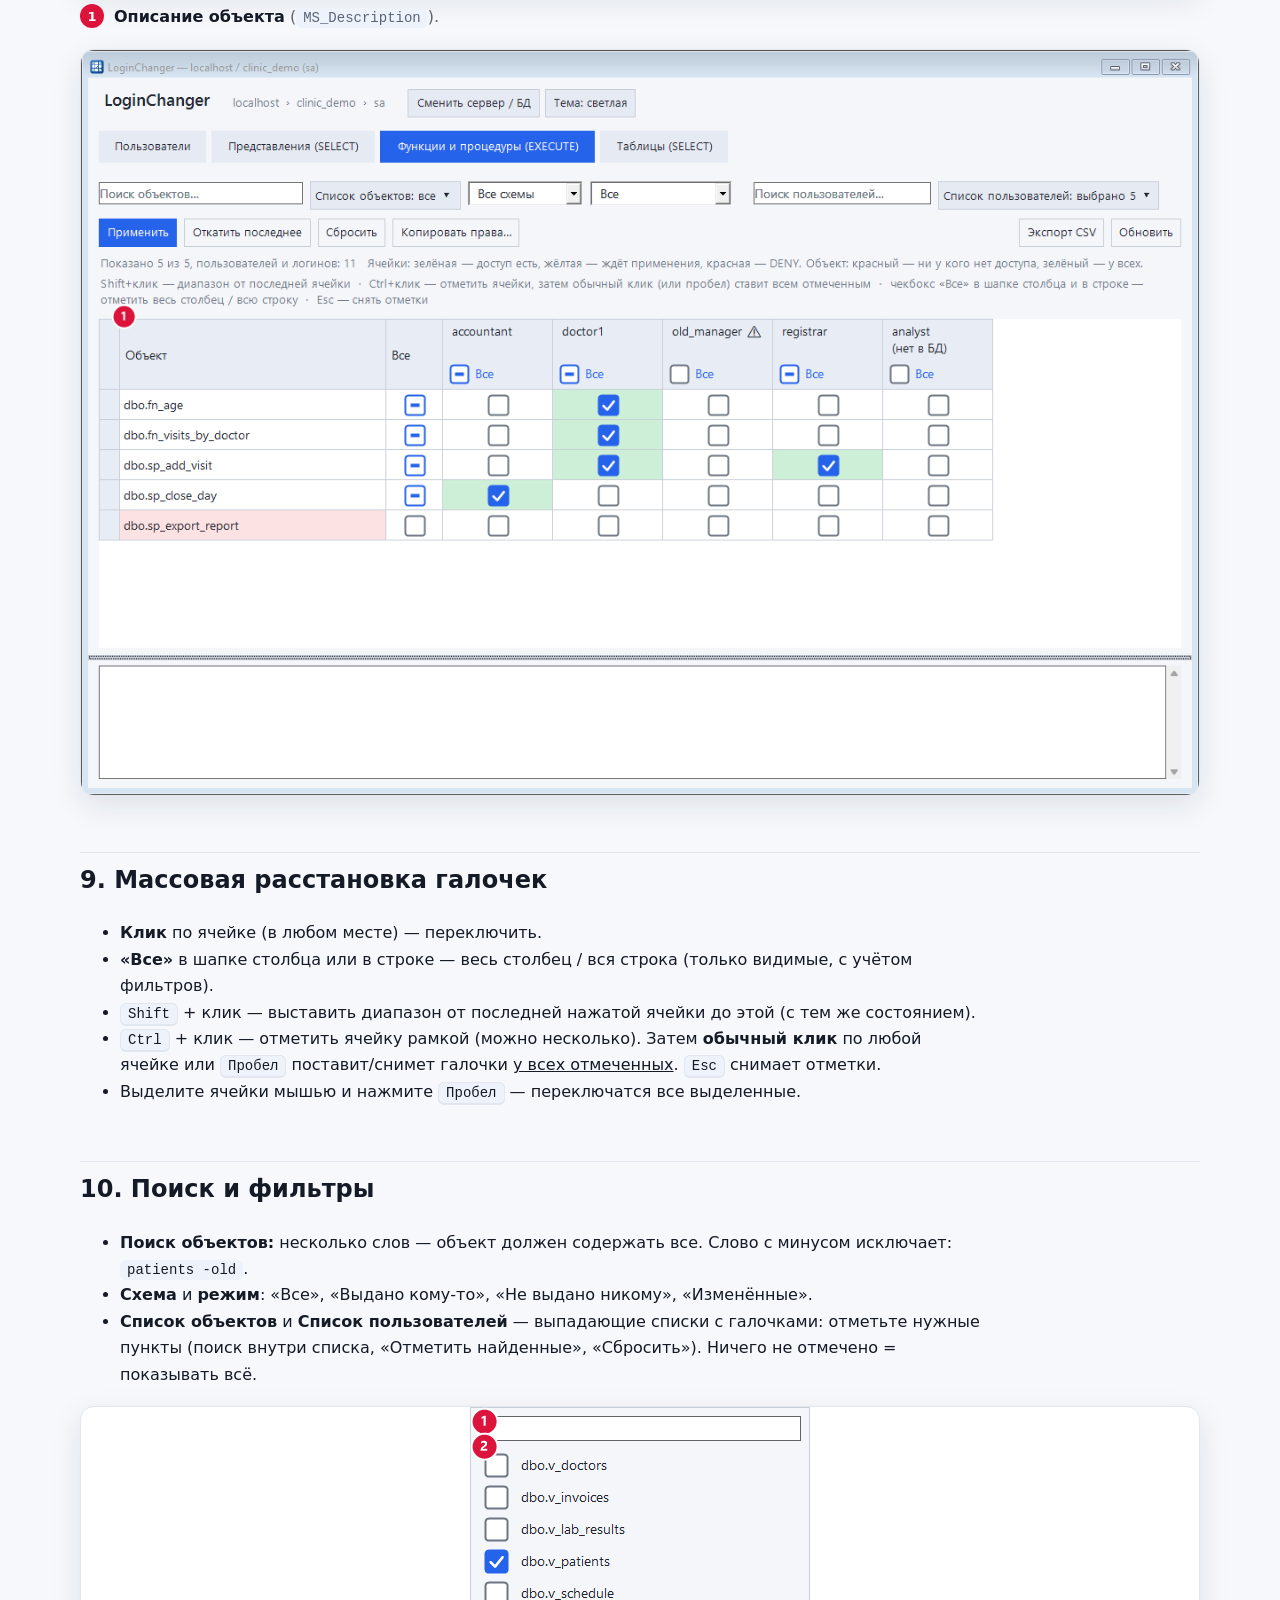
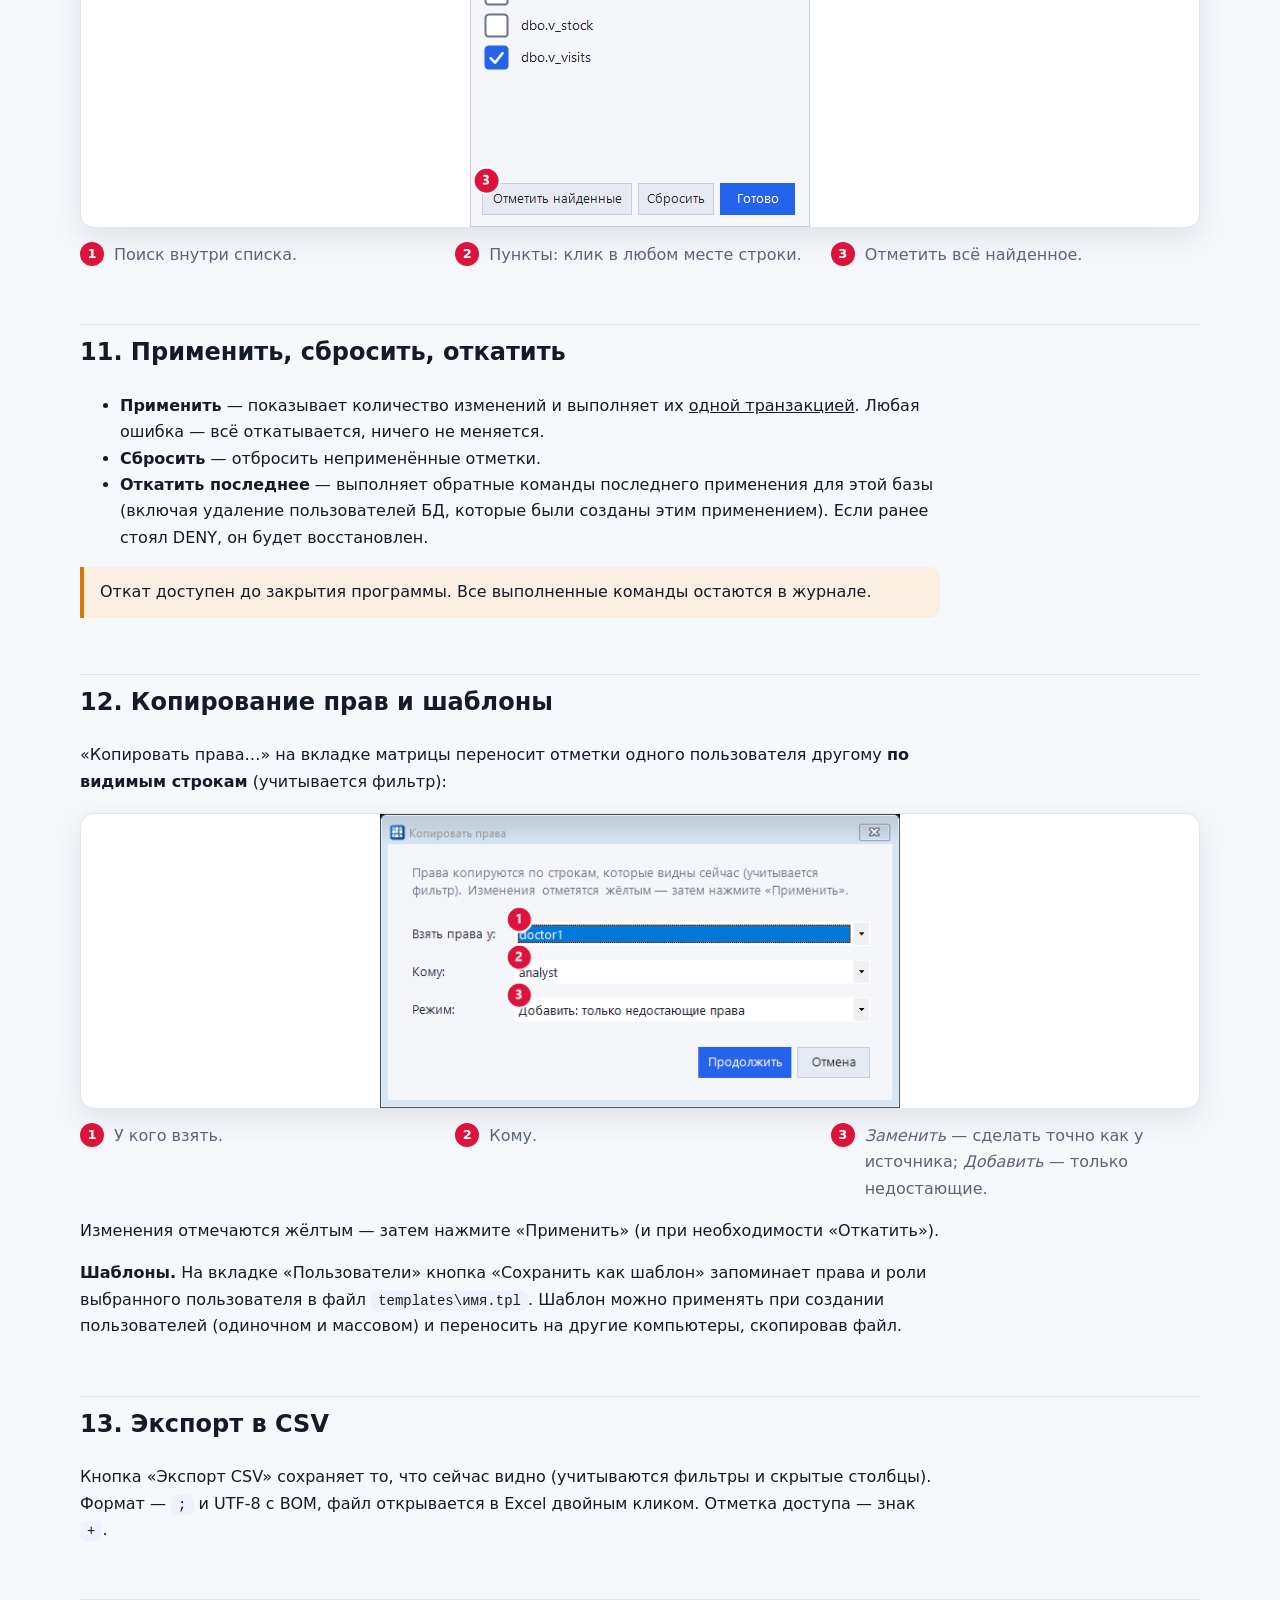
==== commit 7166b233: "Show object descriptions (MS_Description, Firebird and MySQL comments) next to object names Co-Autho" ====
--- a/docs/manual.html
+++ b/docs/manual.html
@@ -156,6 +156,9 @@
 </ul>
 <p>Цвета: <strong>зелёная</strong> ячейка — доступ есть; <strong>жёлтая</strong> — ждёт применения; <strong>красная</strong> — DENY. Имя объекта <strong>красное</strong> — доступа нет ни у кого; <strong>зелёное</strong> — доступ есть у всех.</p>
 <p>Столбцы с пометкой <em>«(нет в БД)»</em> — логины сервера, которых ещё нет в этой базе. Отметьте галочку и нажмите «Применить» — программа спросит и сама добавит такого пользователя в базу. Значок ⚠ у пользователя — «сирота».</p>
+<p><strong>Описания объектов.</strong> Если у объекта задано описание (в SQL Server — расширенное свойство <code>MS_Description</code>, в Firebird и MySQL — комментарий), оно показывается в колонке «Описание» сразу после имени. Полный текст — во всплывающей подсказке. Поиск по объектам ищет и в описании, а в CSV колонка попадает целиком. Если описаний нет ни у одного объекта, колонка скрыта.</p>
+<figure class="shot"><img src="img/matrix_descr.png" alt="Колонка Описание" width="1260" height="820" loading="lazy"></figure>
+<ul class="legend"><li><b>1</b><span><strong>Описание объекта</strong> (<code>MS_Description</code>).</span></li></ul>
 <figure class="shot"><img src="img/routines.png" alt="Вкладка Функции и процедуры" width="1260" height="840" loading="lazy"></figure>
 
 <h2 id="mass">9. Массовая расстановка галочек</h2>
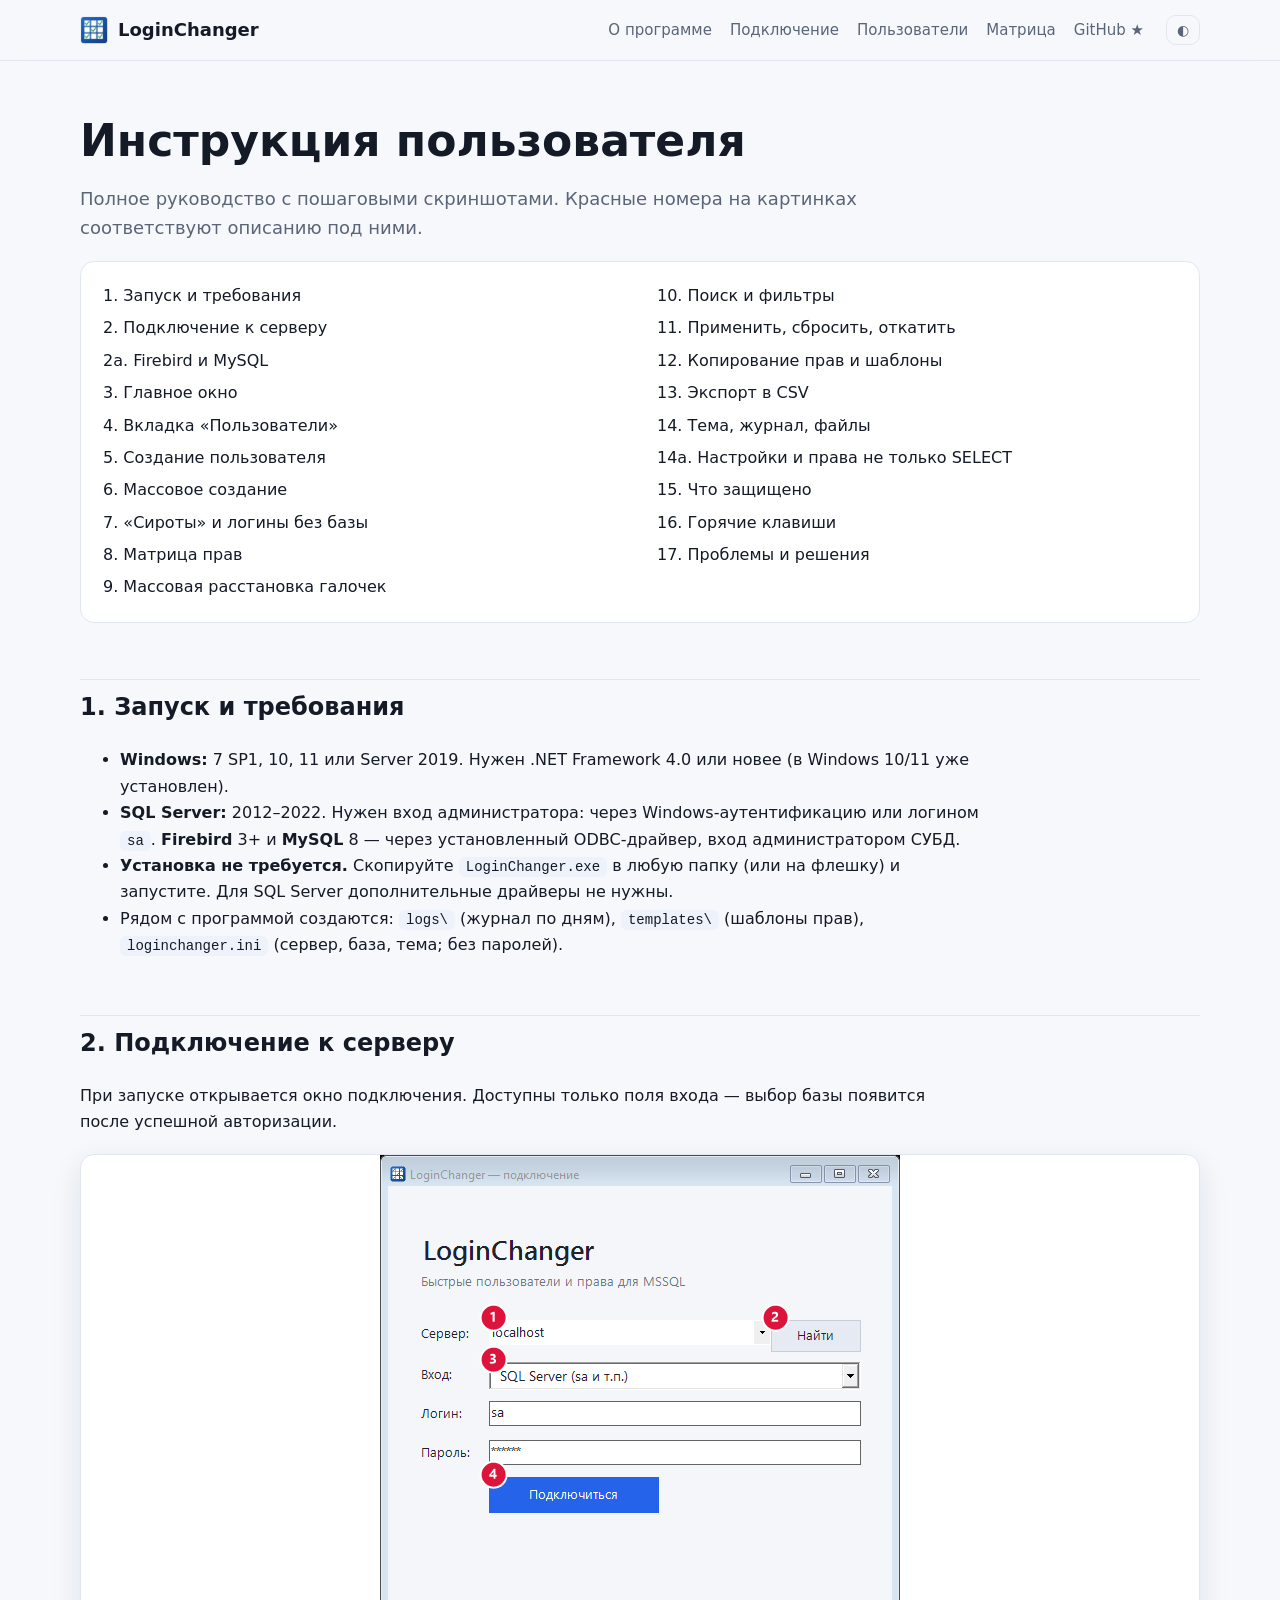
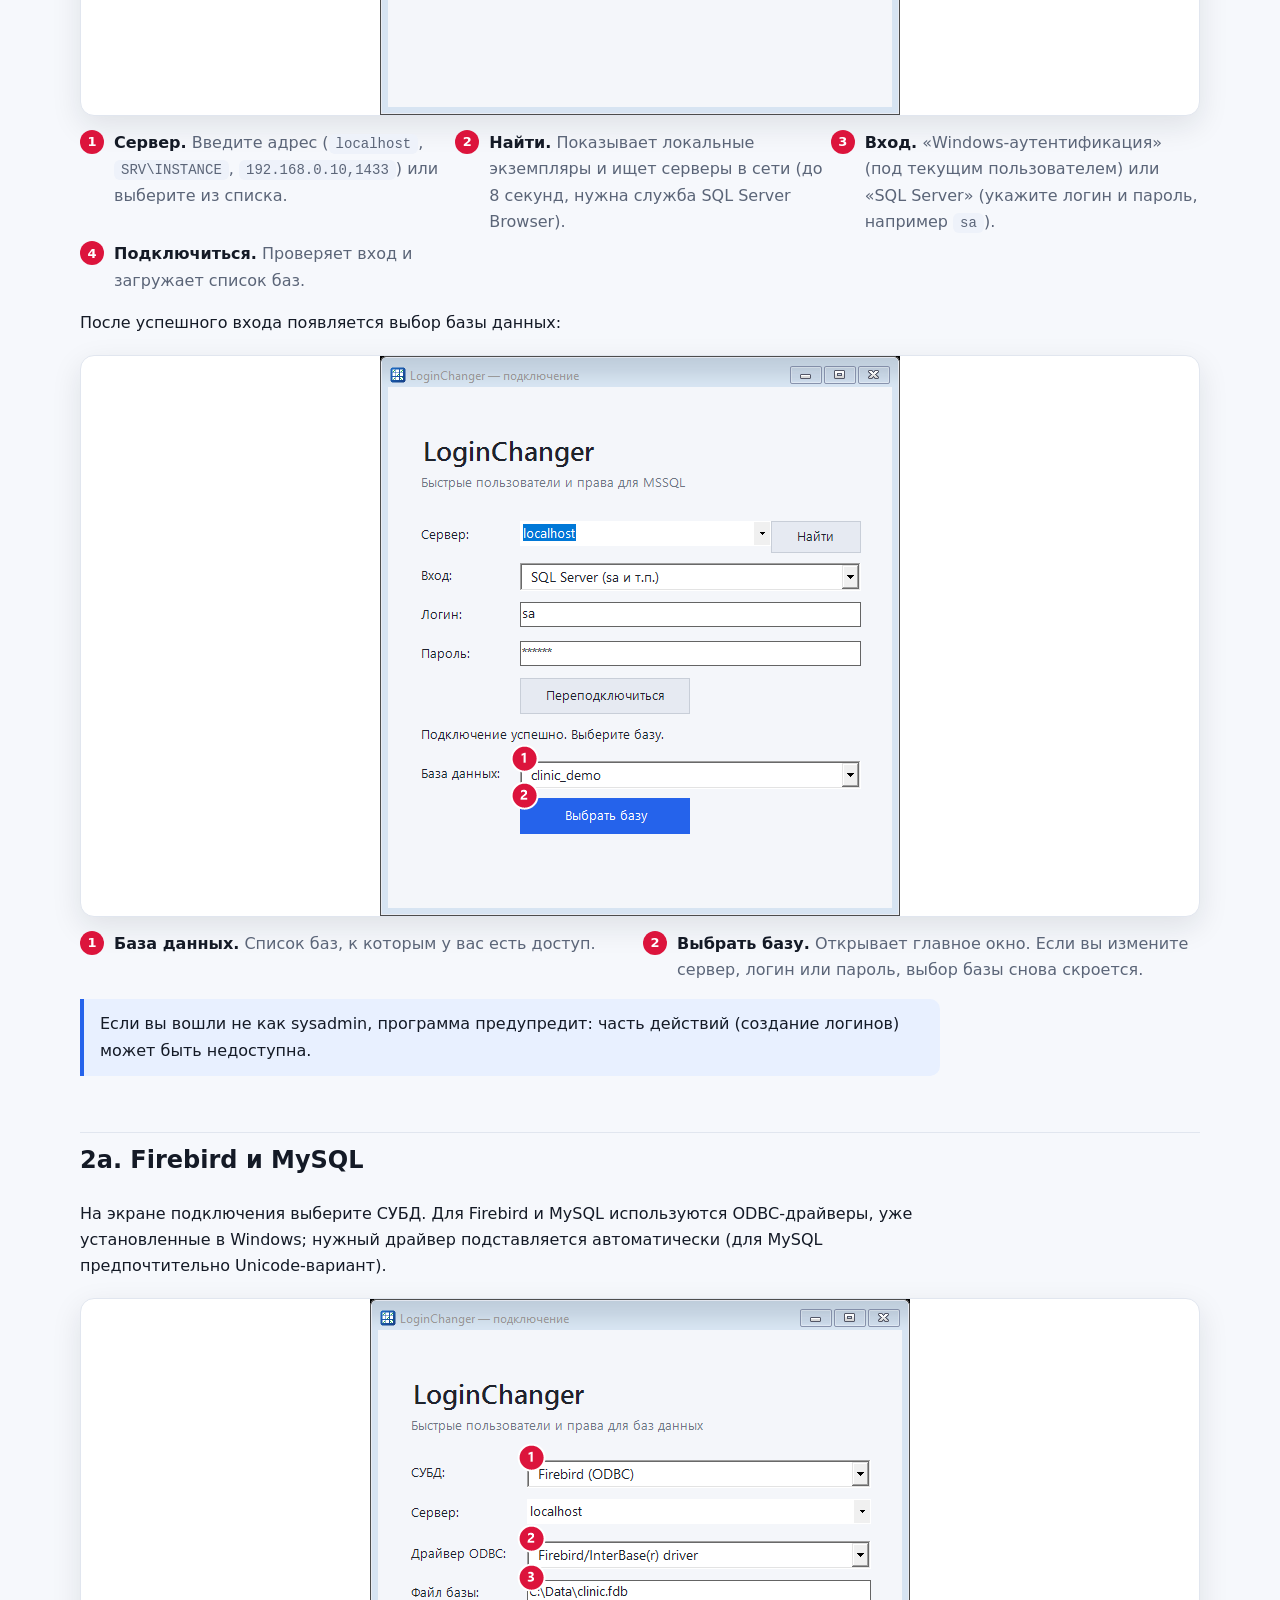
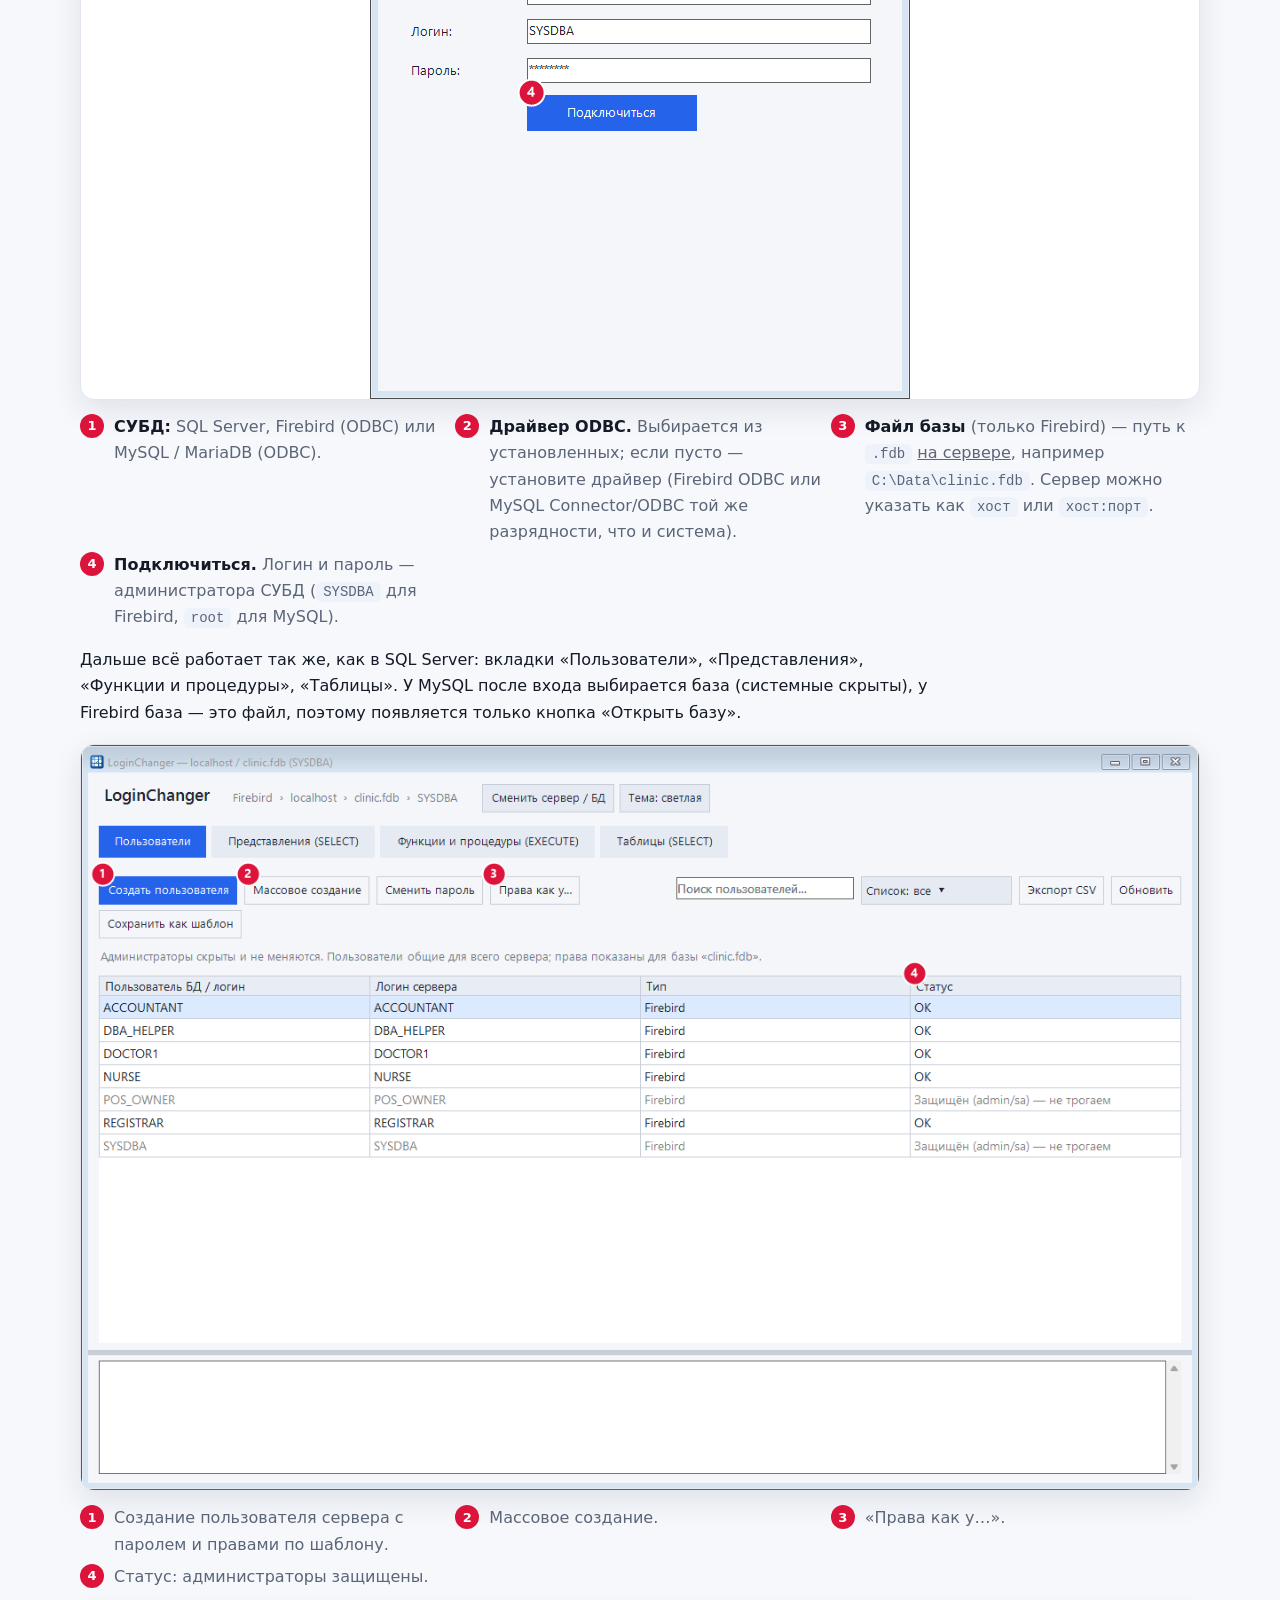
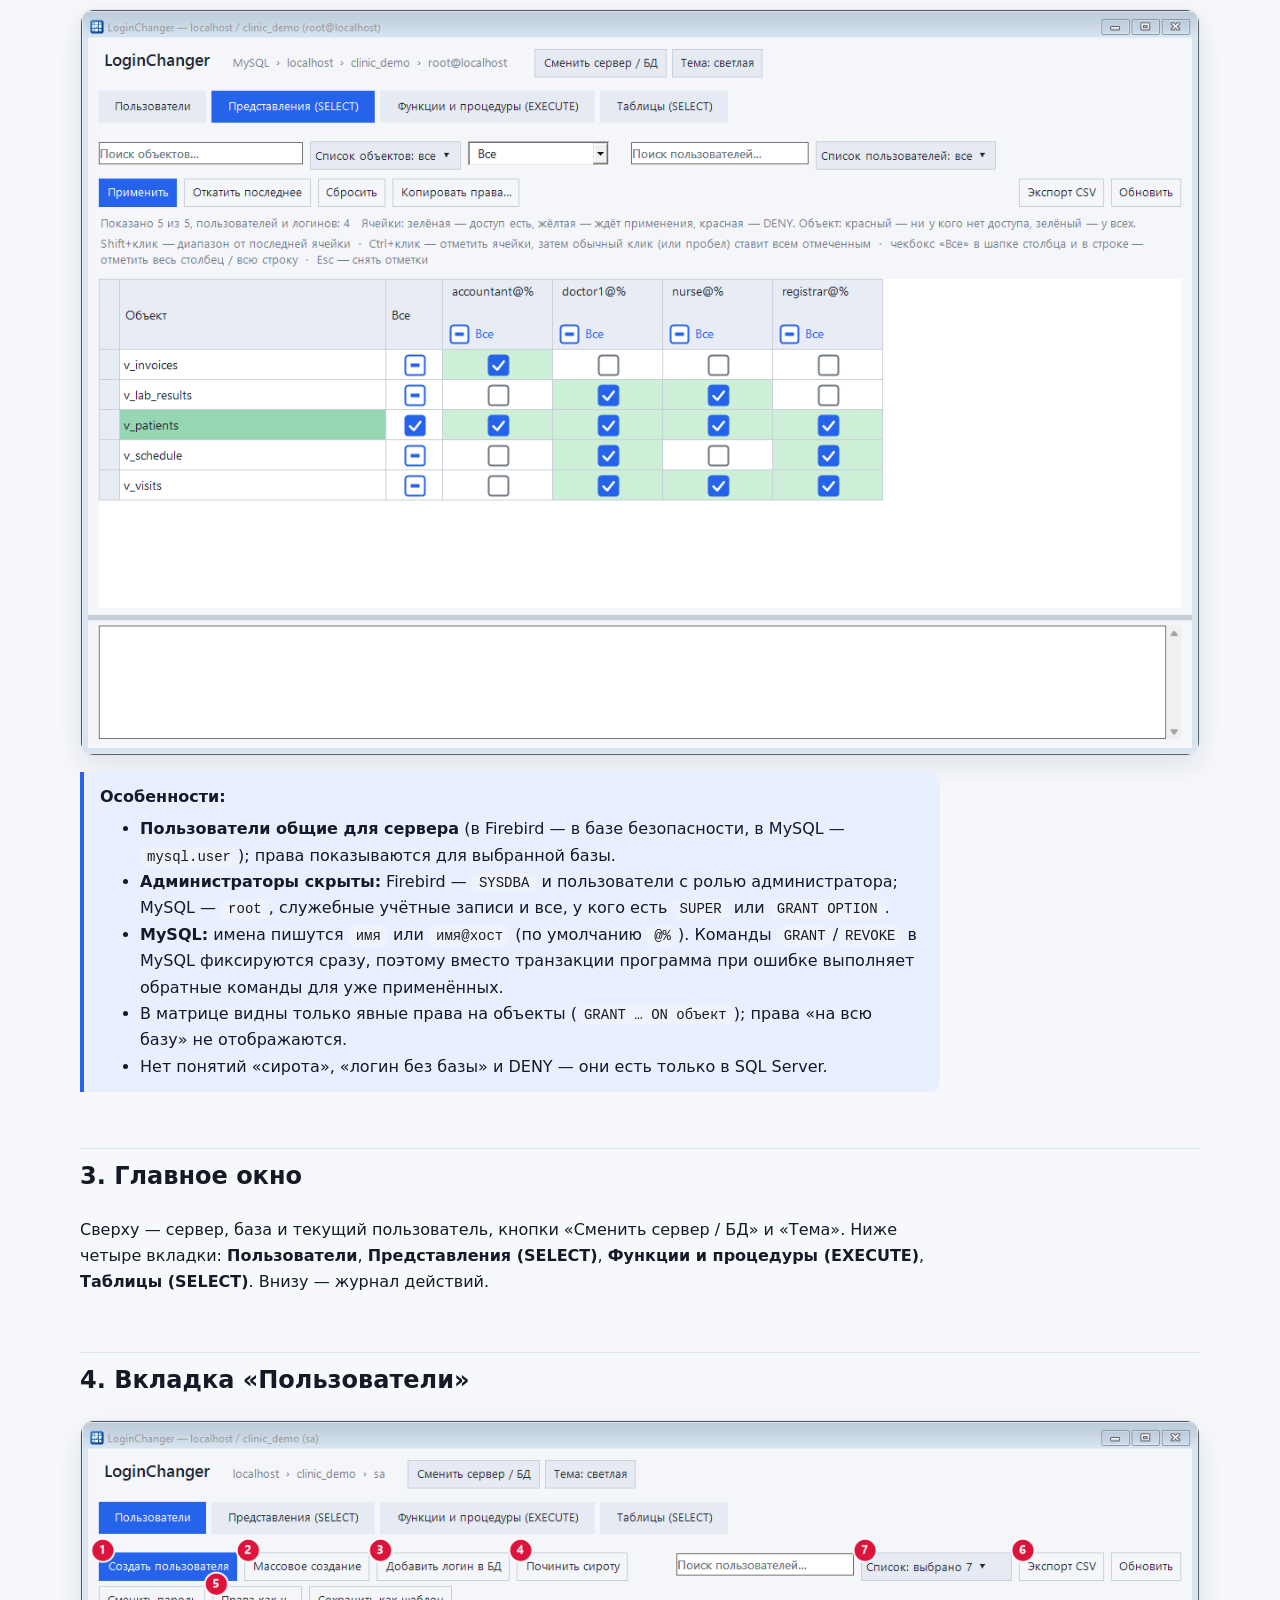
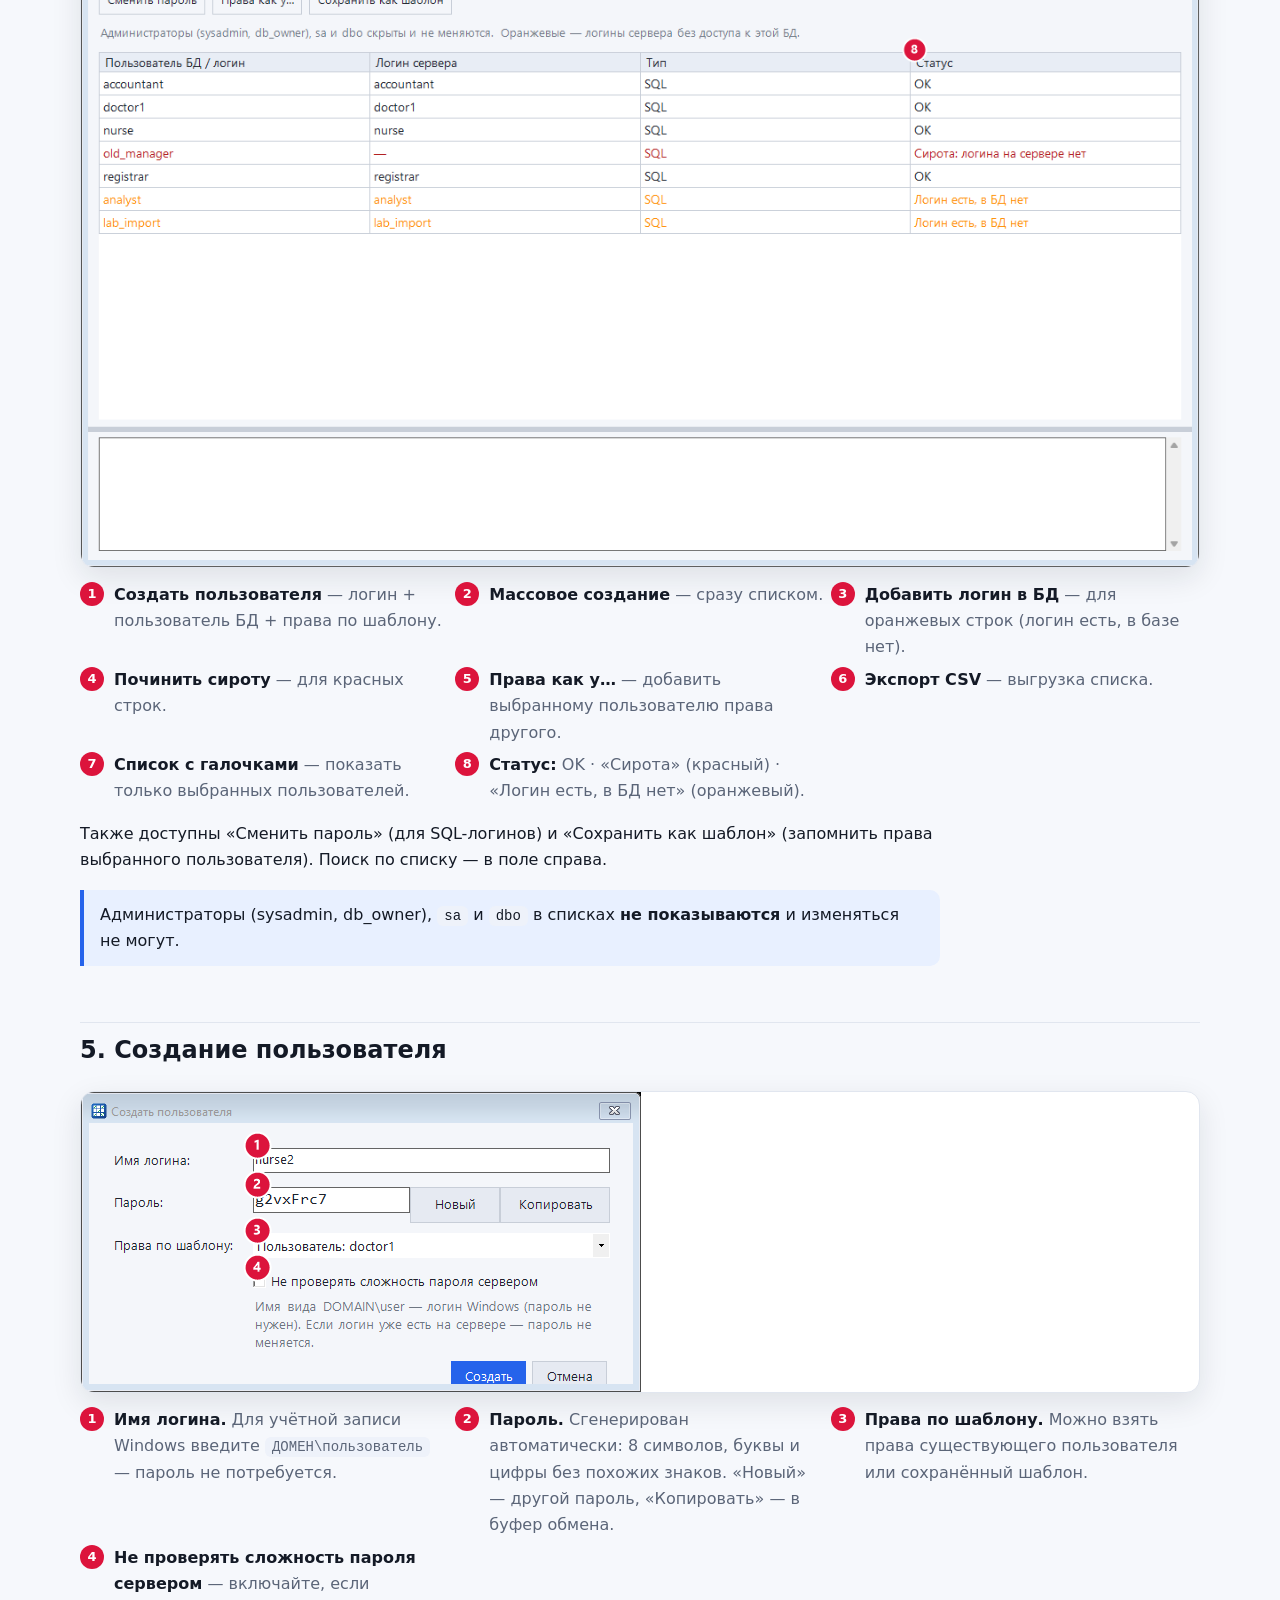
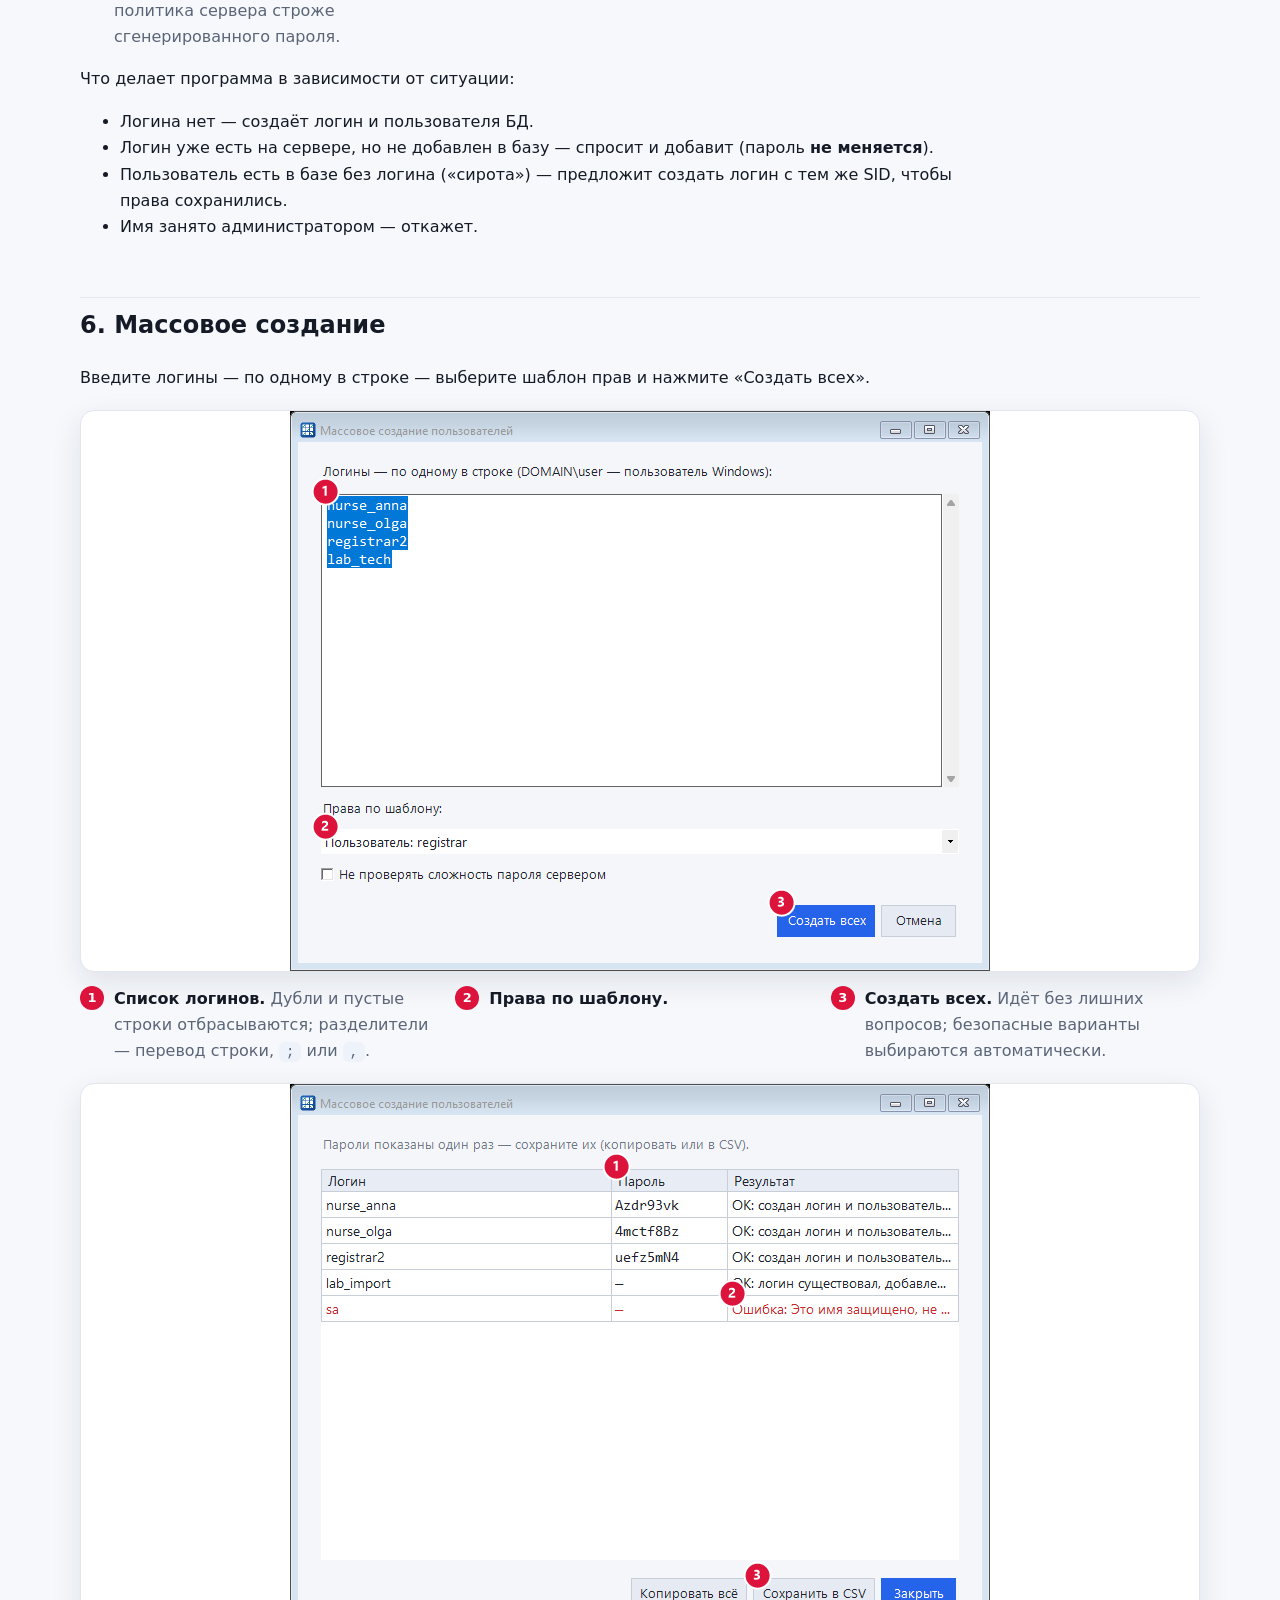
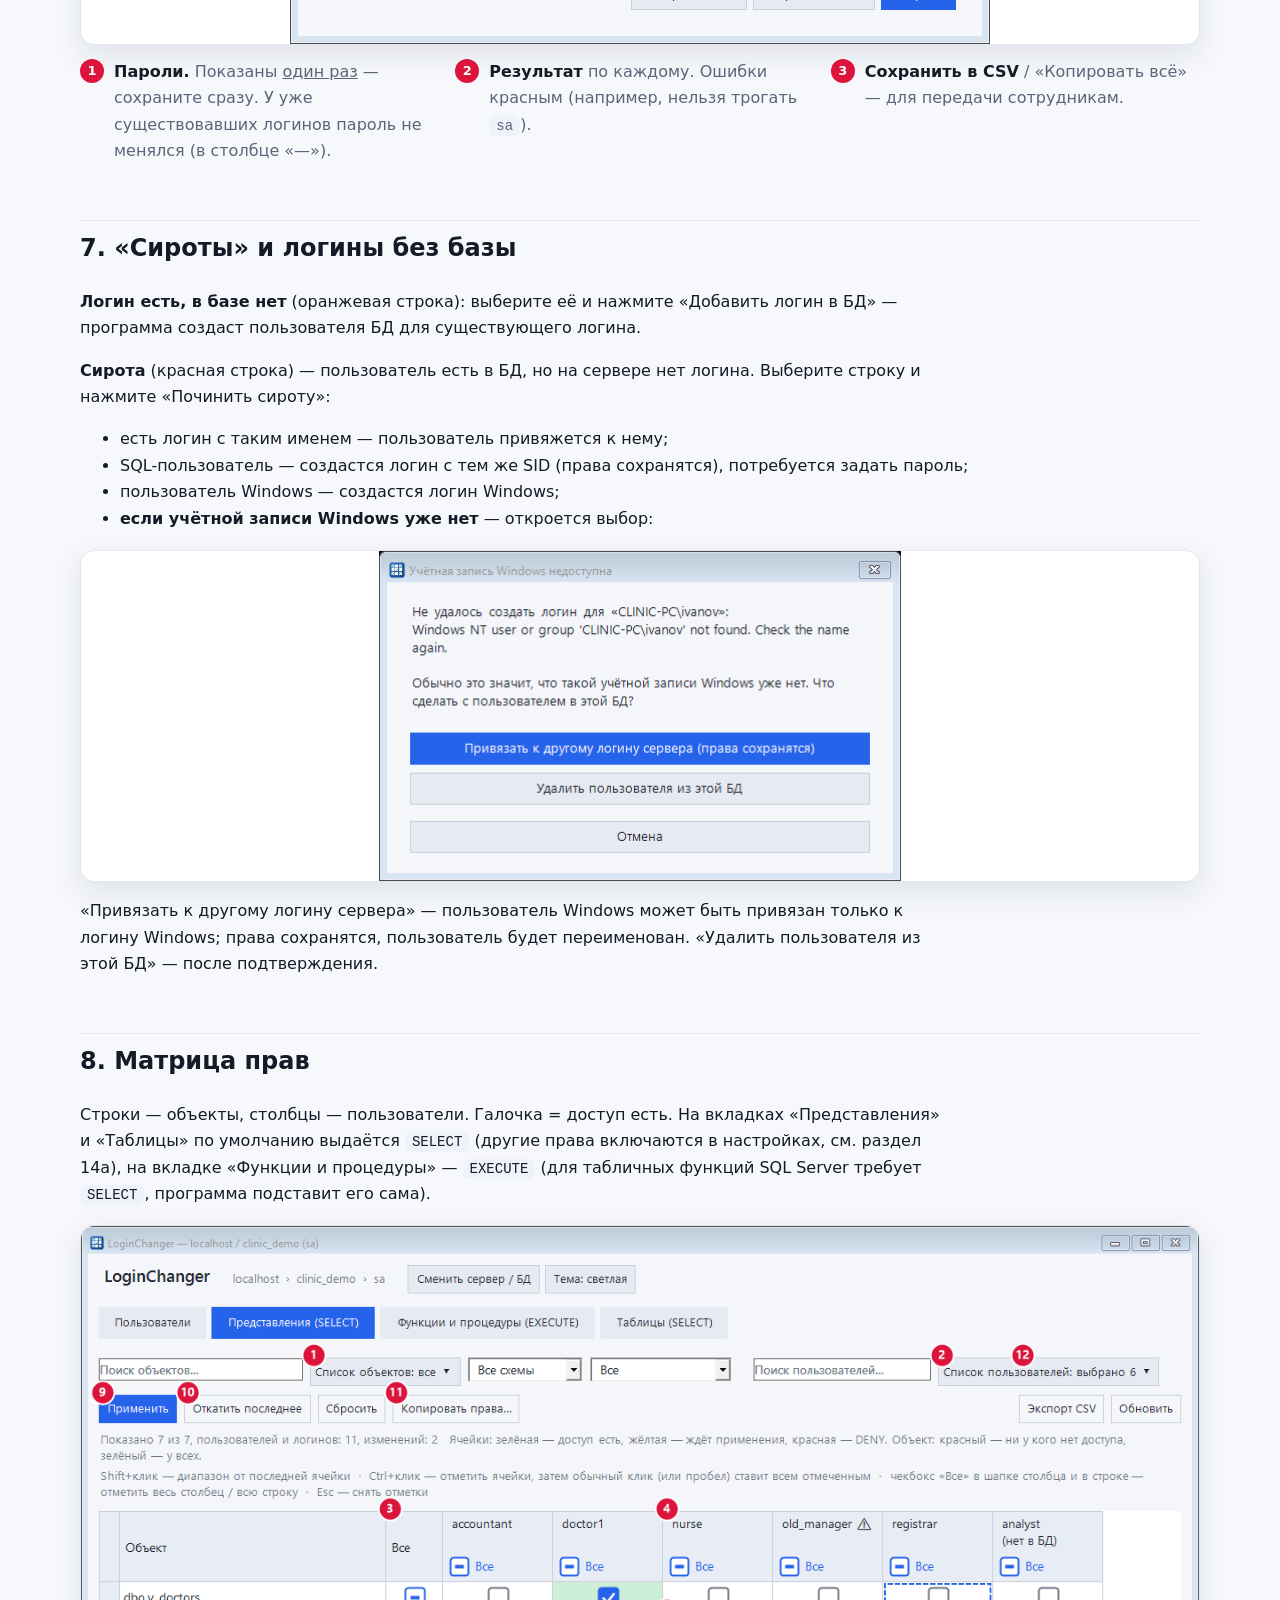
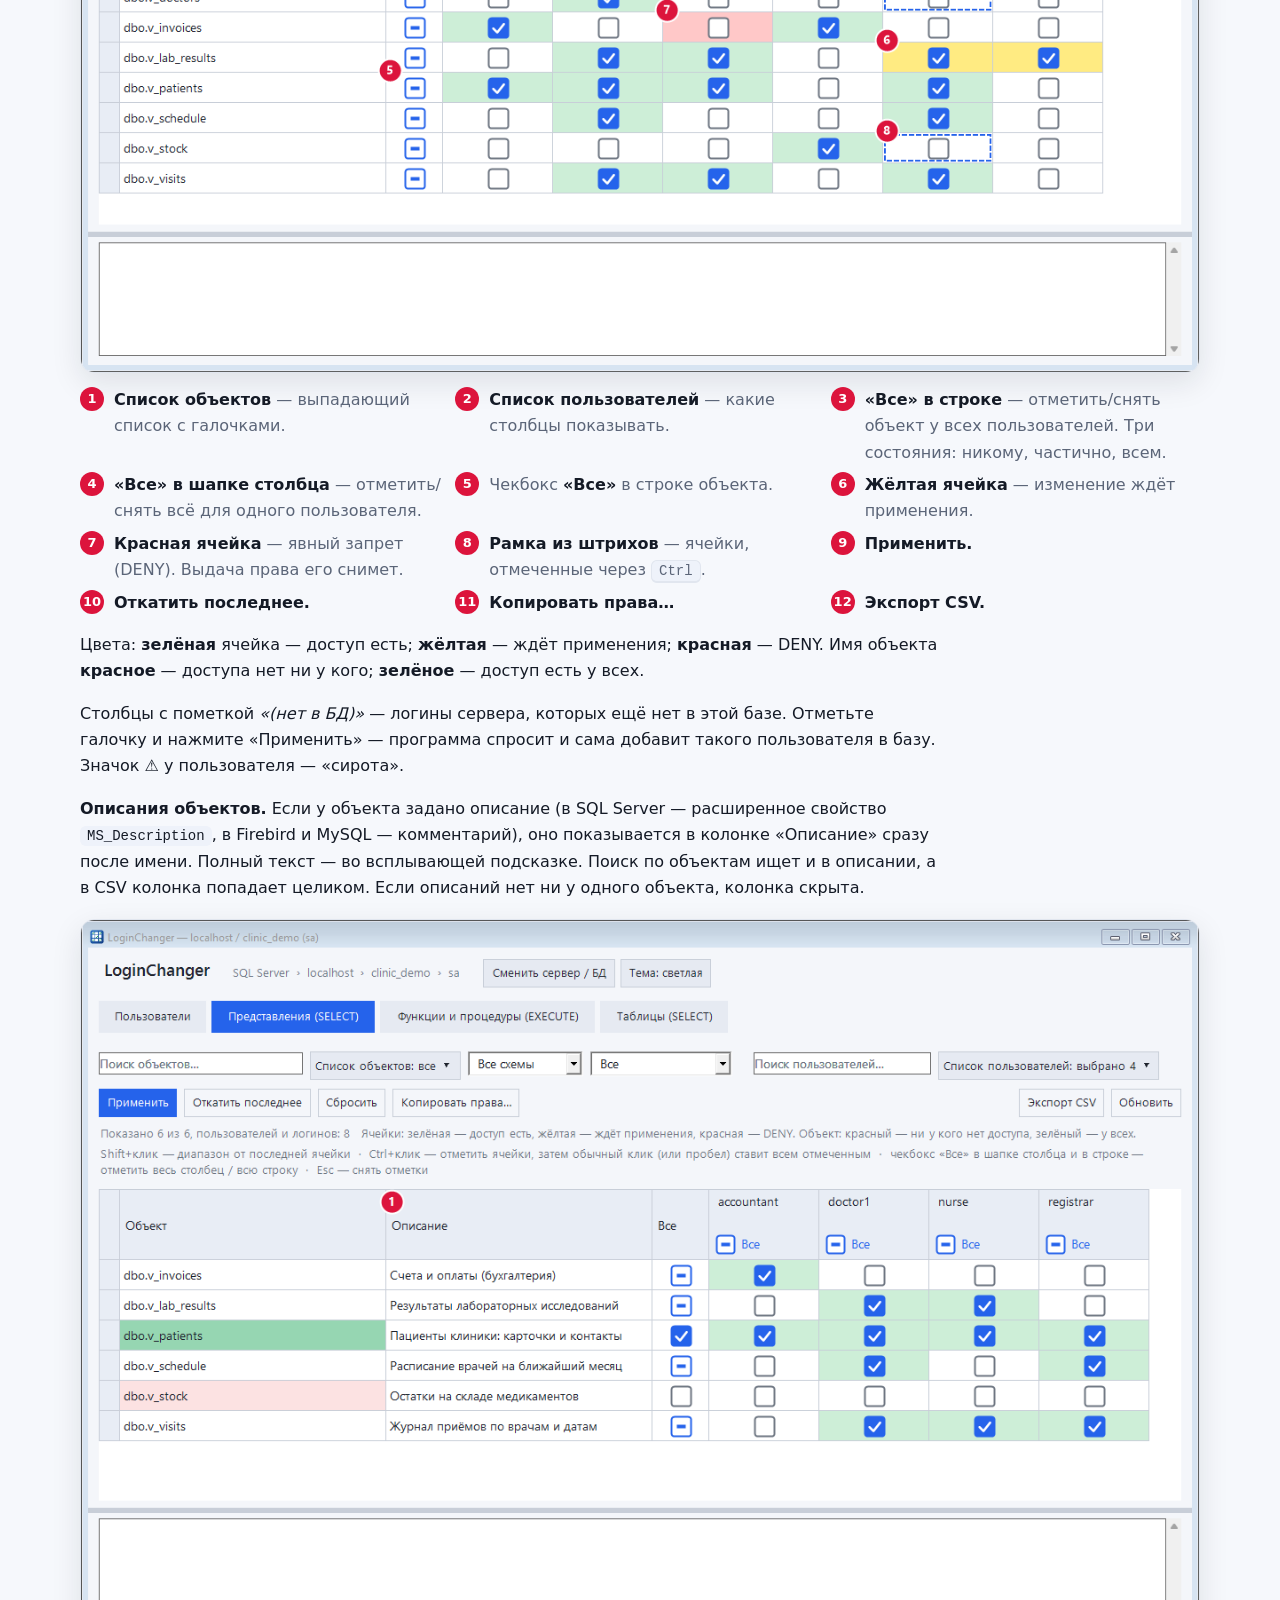
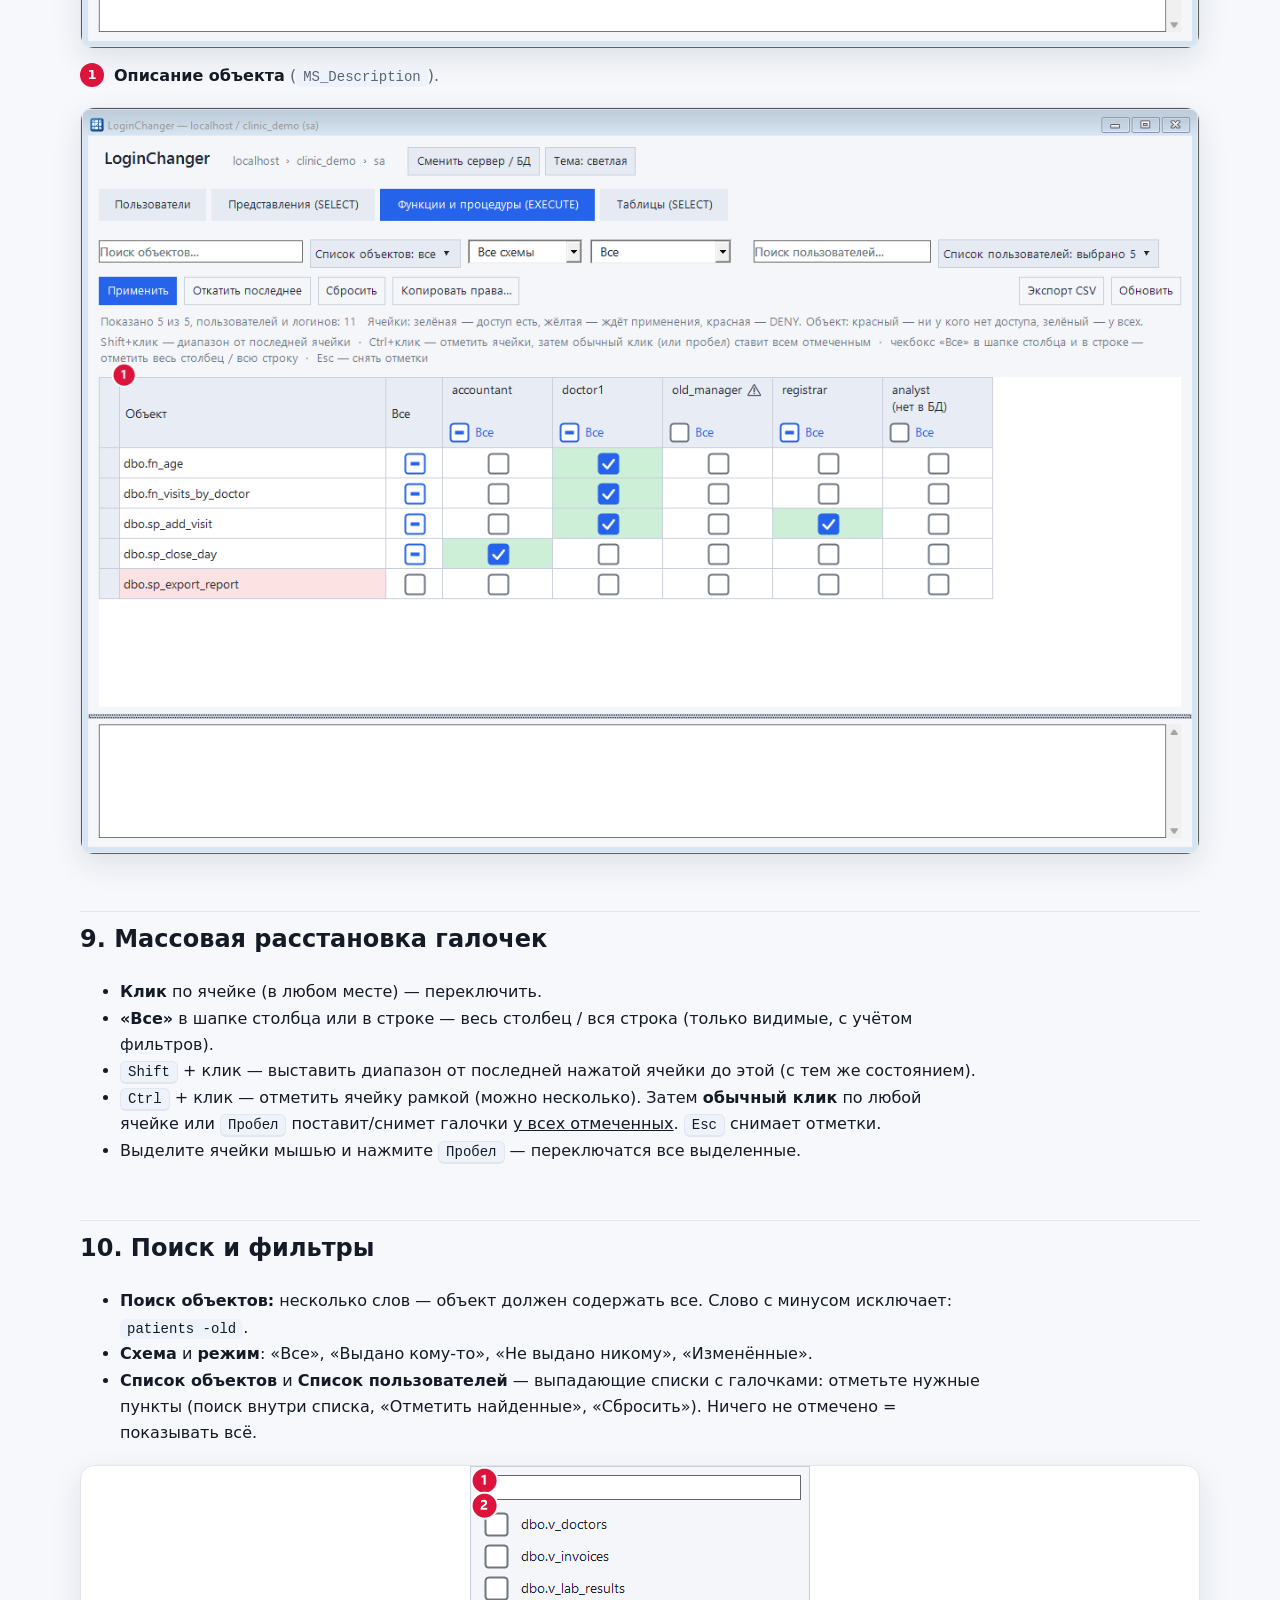
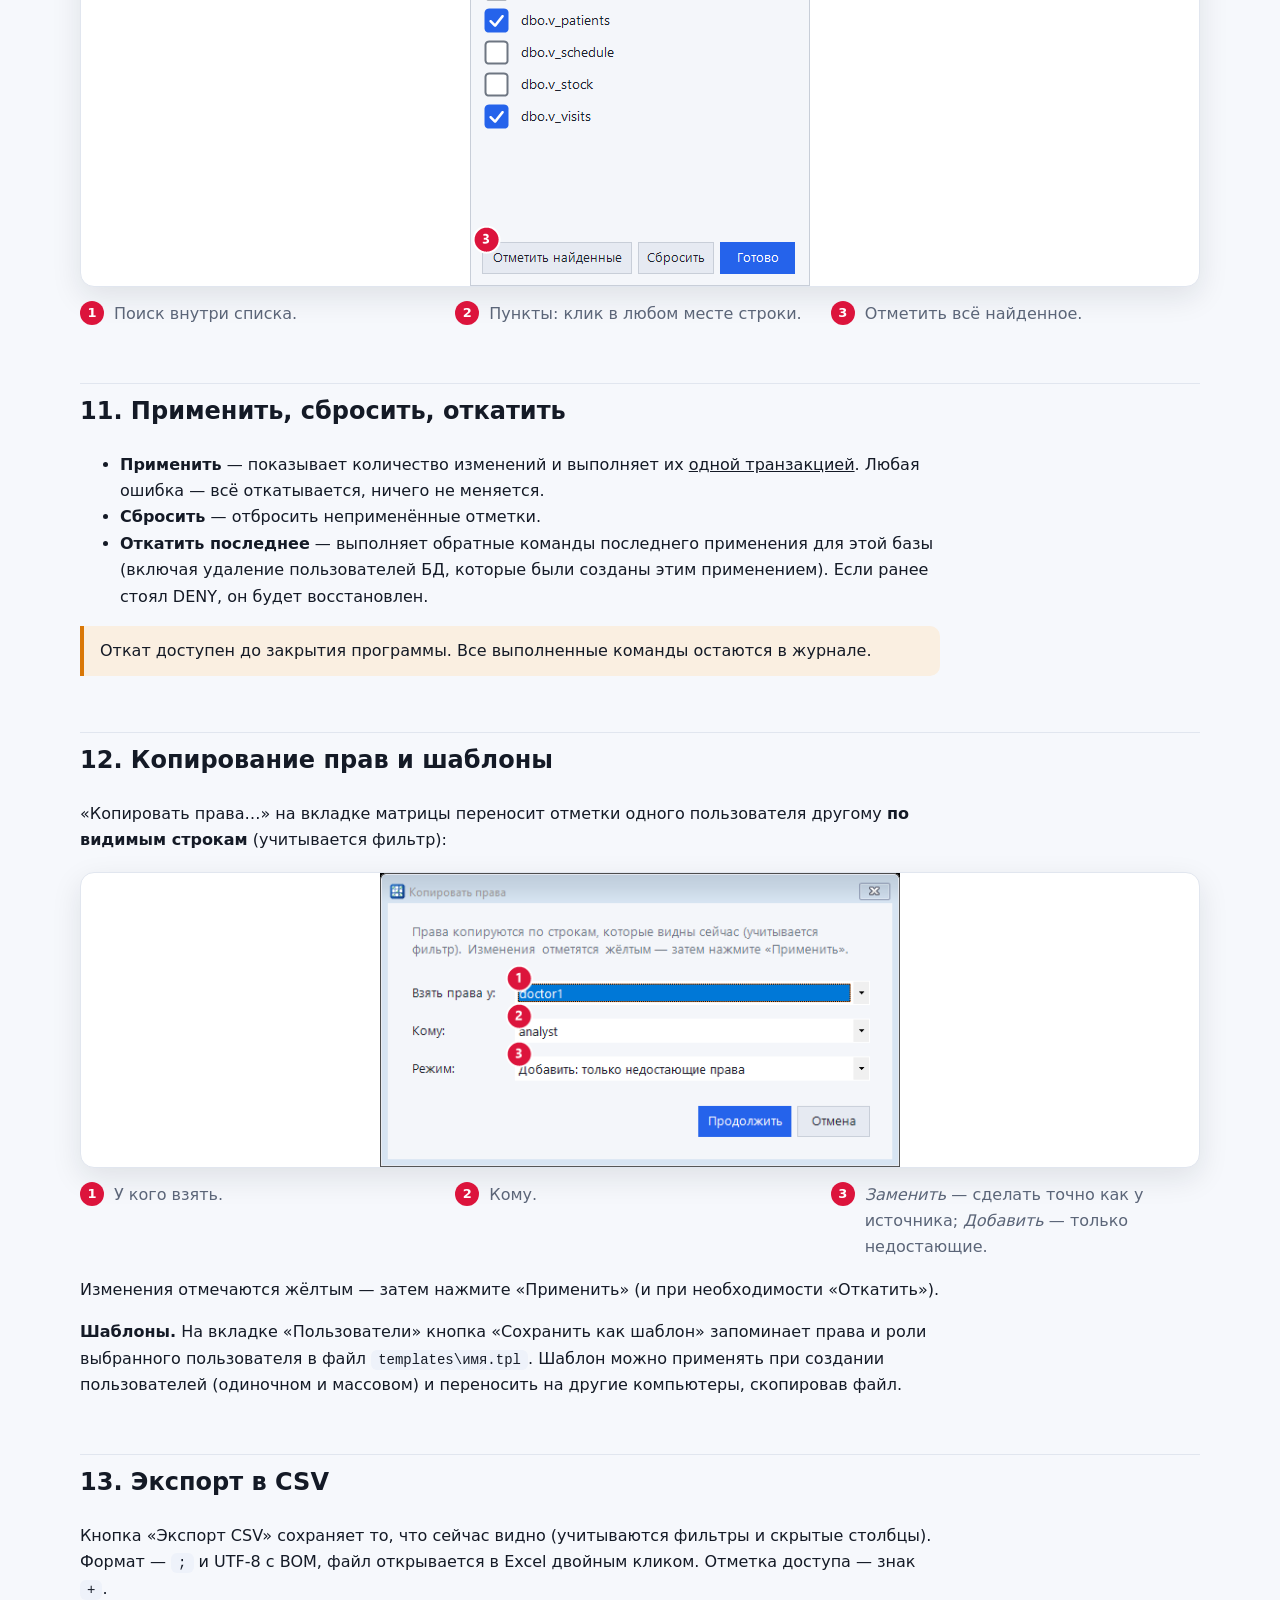
==== commit 1c167f51: "Add settings window and INSERT/UPDATE/DELETE/REFERENCES permissions Co-Authored-By: Claude Sonnet 5." ====
--- a/docs/manual.html
+++ b/docs/manual.html
@@ -26,7 +26,7 @@
   <a href="#orphan">7. «Сироты» и логины без базы</a><a href="#matrix">8. Матрица прав</a>
   <a href="#mass">9. Массовая расстановка галочек</a><a href="#filters">10. Поиск и фильтры</a>
   <a href="#apply">11. Применить, сбросить, откатить</a><a href="#copy">12. Копирование прав и шаблоны</a>
-  <a href="#export">13. Экспорт в CSV</a><a href="#theme">14. Тема, журнал, файлы</a>
+  <a href="#export">13. Экспорт в CSV</a><a href="#theme">14. Тема, журнал, файлы</a><a href="#settings">14а. Настройки и права не только SELECT</a>
   <a href="#safety">15. Что защищено</a><a href="#keys">16. Горячие клавиши</a>
   <a href="#faq">17. Проблемы и решения</a>
 </div>
@@ -138,7 +138,7 @@
 <p>«Привязать к другому логину сервера» — пользователь Windows может быть привязан только к логину Windows; права сохранятся, пользователь будет переименован. «Удалить пользователя из этой БД» — после подтверждения.</p>
 
 <h2 id="matrix">8. Матрица прав</h2>
-<p>Строки — объекты, столбцы — пользователи. Галочка = доступ есть. На вкладке «Представления» и «Таблицы» выдаётся <code>SELECT</code>, на вкладке «Функции и процедуры» — <code>EXECUTE</code> (для табличных функций SQL Server требует <code>SELECT</code>, программа подставит его сама).</p>
+<p>Строки — объекты, столбцы — пользователи. Галочка = доступ есть. На вкладках «Представления» и «Таблицы» по умолчанию выдаётся <code>SELECT</code> (другие права включаются в настройках, см. раздел 14а), на вкладке «Функции и процедуры» — <code>EXECUTE</code> (для табличных функций SQL Server требует <code>SELECT</code>, программа подставит его сама).</p>
 <figure class="shot"><img src="img/matrix.png" alt="Матрица прав" width="1260" height="840"></figure>
 <ul class="legend">
   <li><b>1</b><span><strong>Список объектов</strong> — выпадающий список с галочками.</span></li>
@@ -208,6 +208,29 @@
   <li><strong>Размер окна:</strong> интерфейс адаптивный, кнопки и поля перестраиваются на узких окнах.</li>
 </ul>
 
+<h2 id="settings">14а. Настройки и права не только SELECT</h2>
+<p>Кнопка <strong>«Настройки»</strong> есть в главном окне и на экране подключения. Изменения применяются сразу после «Сохранить»; «По умолчанию» возвращает заводские значения (до сохранения это можно отменить кнопкой «Отмена»).</p>
+<figure class="shot"><img src="img/settings.png" alt="Окно настроек" loading="lazy" style="max-height:760px;width:auto;margin:auto"></figure>
+<table class="compare"><tr><th>Раздел</th><th>Что настраивается</th></tr>
+<tr><td><strong>Права в матрицах</strong></td><td>Какие права показывать на вкладках «Представления» (SELECT, INSERT, UPDATE, DELETE) и «Таблицы» (ещё REFERENCES). SELECT включён всегда. Процедуры и функции — всегда EXECUTE.</td></tr>
+<tr><td><strong>Пароли</strong></td><td>Длина сгенерированного пароля (6–32), добавлять ли спецсимвол, снимать ли по умолчанию проверку сложности на сервере (SQL Server).</td></tr>
+<tr><td><strong>Подтверждения</strong></td><td>Спрашивать ли перед «Применить» и перед «Откатить последнее». Защита администраторов отключению не подлежит.</td></tr>
+<tr><td><strong>Подключение</strong></td><td>Таймауты подключения и команд, доверие сертификату и шифрование (SQL Server), запоминание списка серверов.</td></tr>
+<tr><td><strong>Матрица</strong></td><td>Показывать ли колонку «Описание».</td></tr>
+<tr><td><strong>Экспорт CSV</strong></td><td>Разделитель (<code>;</code>, <code>,</code>, табуляция), кодировка (UTF-8 с BOM, UTF-8, Windows-1251), знак «доступ есть».</td></tr>
+<tr><td><strong>Файлы и журнал</strong></td><td>Вести ли журнал в файл, сколько дней его хранить (старые файлы удаляются при запуске), папка шаблонов.</td></tr>
+<tr><td><strong>Внешний вид</strong></td><td>Светлая, тёмная или «как в системе».</td></tr></table>
+<h3>Права INSERT, UPDATE, DELETE, REFERENCES</h3>
+<p>Отметьте нужные права в разделе «Права в матрицах» — над матрицей на соответствующей вкладке появится выбор <strong>«Право»</strong>. Каждое право — отдельная матрица с теми же галочками, подсветкой, «Все», фильтрами и откатом.</p>
+<figure class="shot"><img src="img/matrix_perms.png" alt="Выбор права над матрицей" width="1260" height="820" loading="lazy"></figure>
+<ul class="legend">
+  <li><b>1</b><span><strong>Право:</strong> подпись появляется, когда отмечено больше одного права.</span></li>
+  <li><b>2</b><span><strong>Выбор права</strong> (SELECT, INSERT, UPDATE, DELETE, REFERENCES). Если есть неприменённые изменения, при переключении программа спросит, отбросить ли их.</span></li>
+  <li><b>3</b><span>Ячейка показывает выбранное право: зелёная — выдано, жёлтая — ждёт применения.</span></li>
+  <li><b>4</b><span><strong>Настройки.</strong></span></li>
+</ul>
+<div class="note">Права выдаются на сам объект целиком (не на столбцы). Для SQL Server существующий явный <code>DENY</code> показывается красным и снимается выдачей права; откат вернёт его. REFERENCES доступно для таблиц. В MySQL и Firebird используются те же команды <code>GRANT</code>/<code>REVOKE</code>.</div>
+
 <h2 id="safety">15. Что защищено</h2>
 <ul>
   <li><code>sa</code>, <code>dbo</code>, <code>guest</code> и системные роли недоступны для изменений.</li>
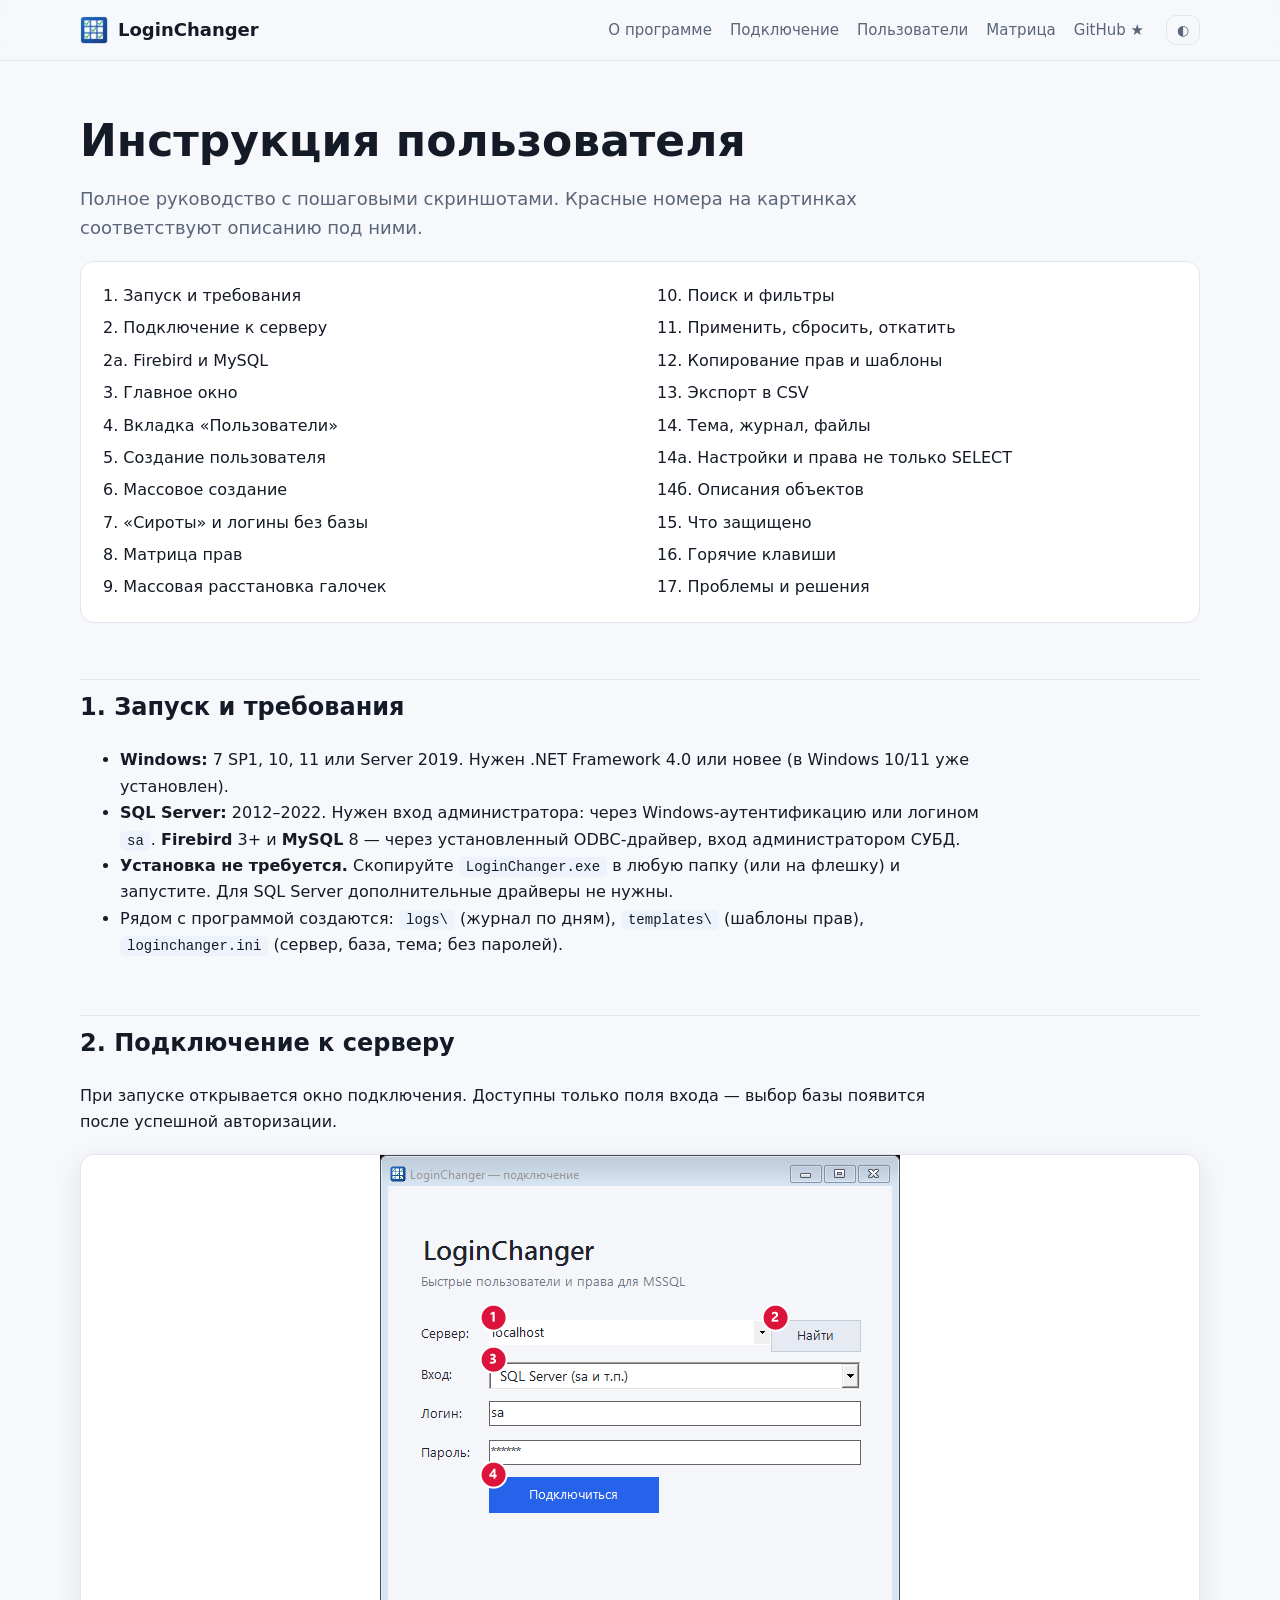
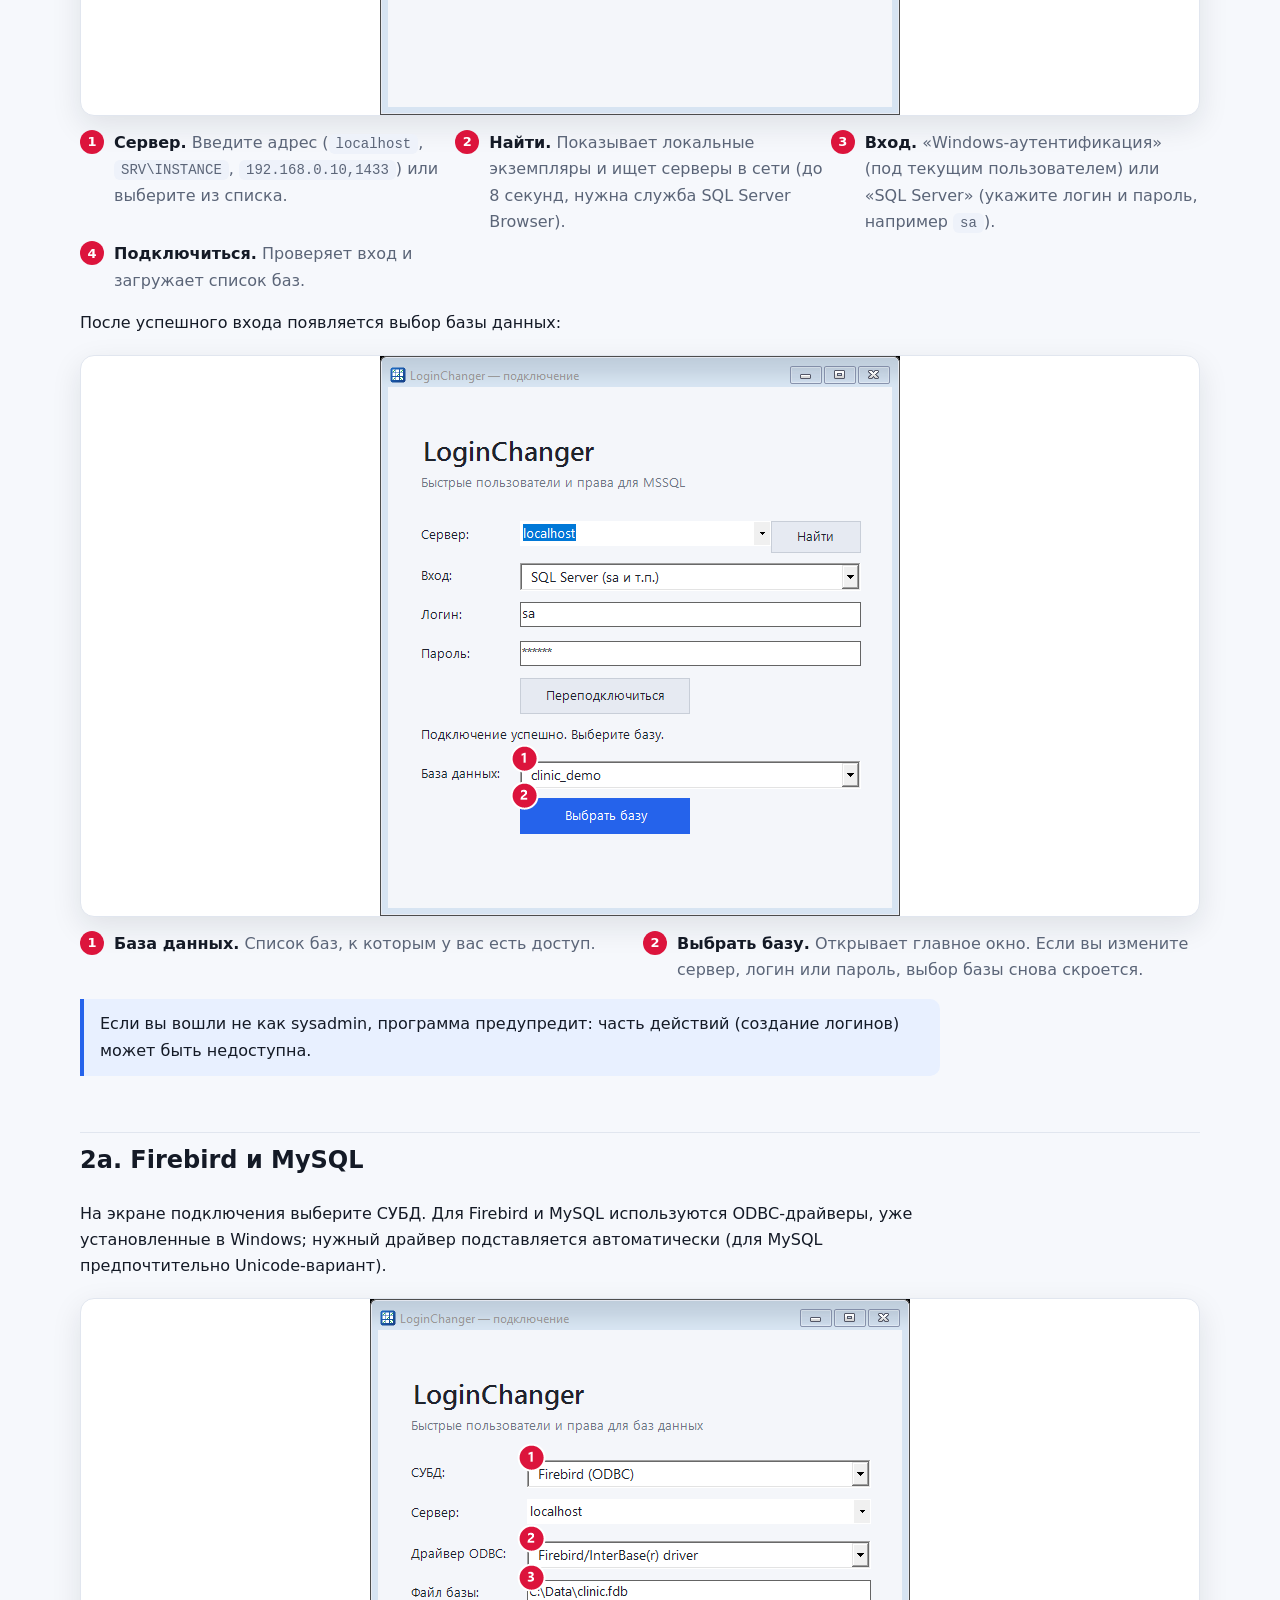
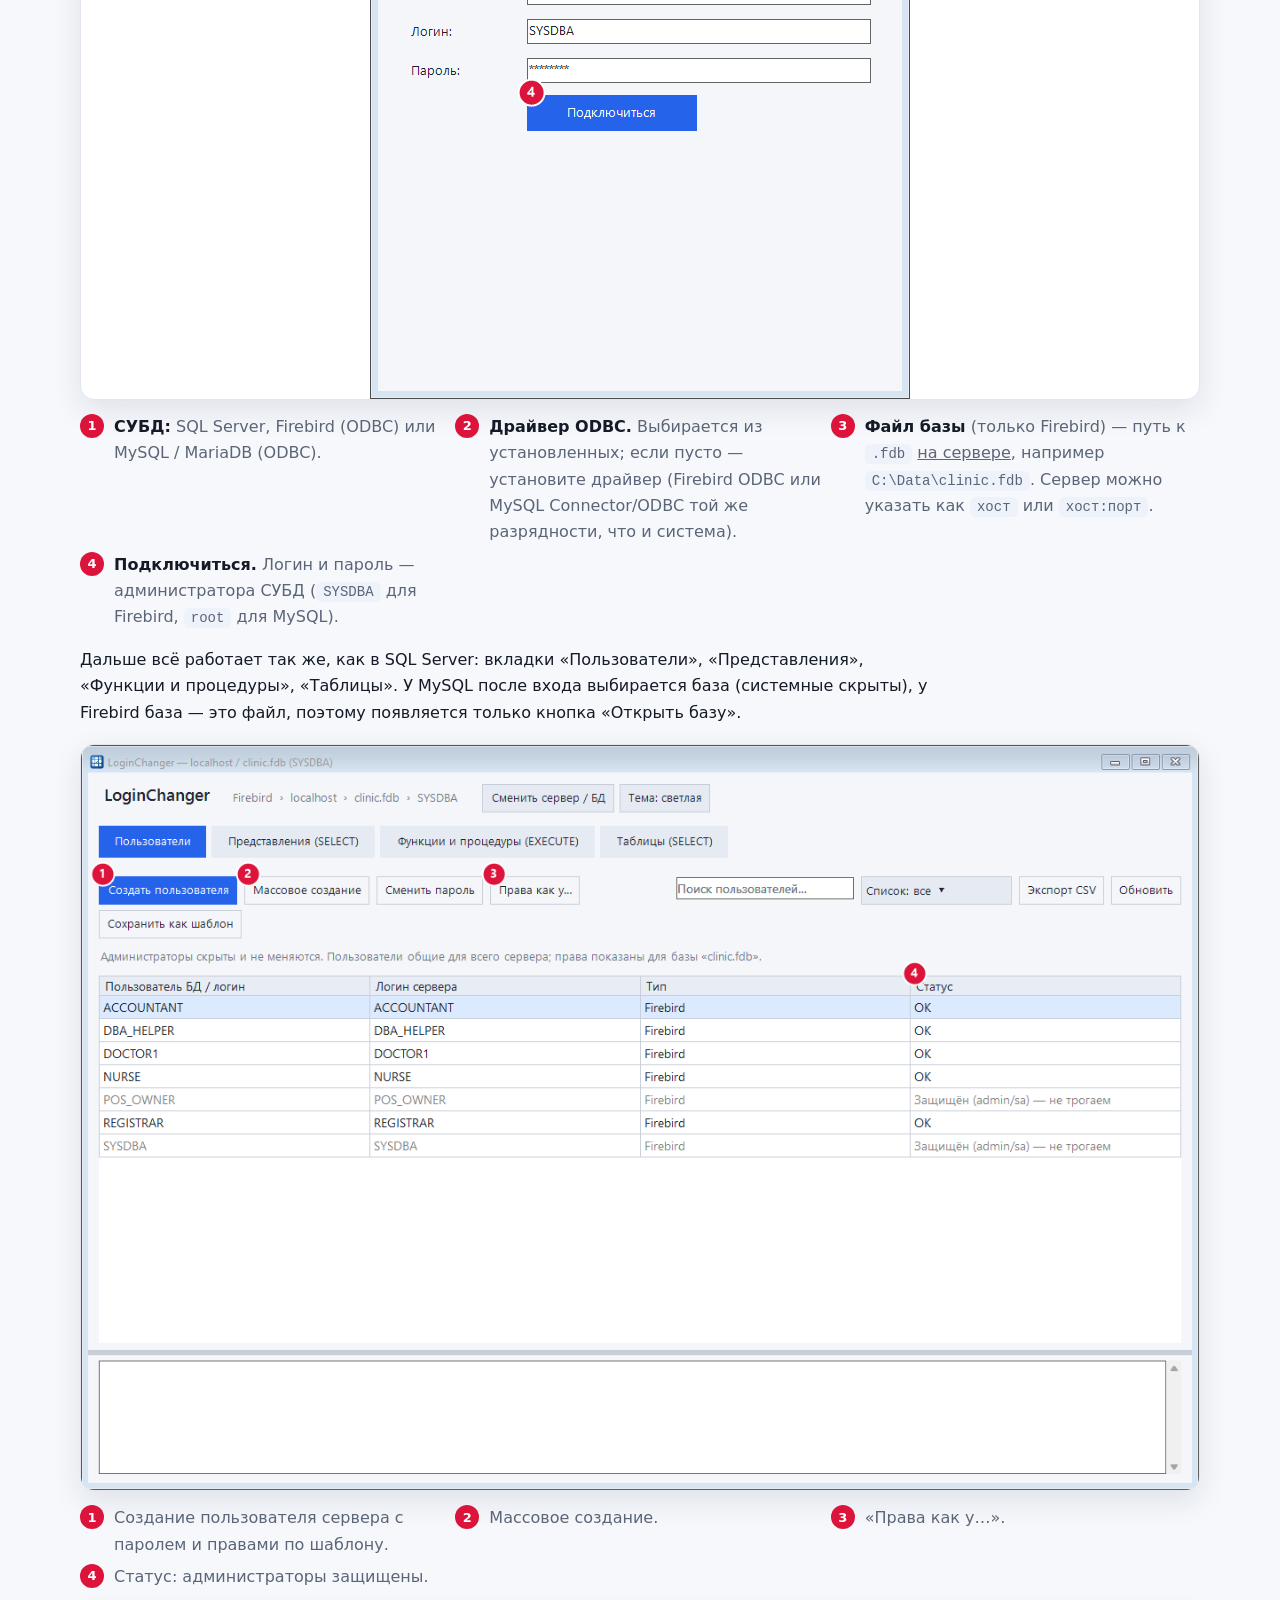
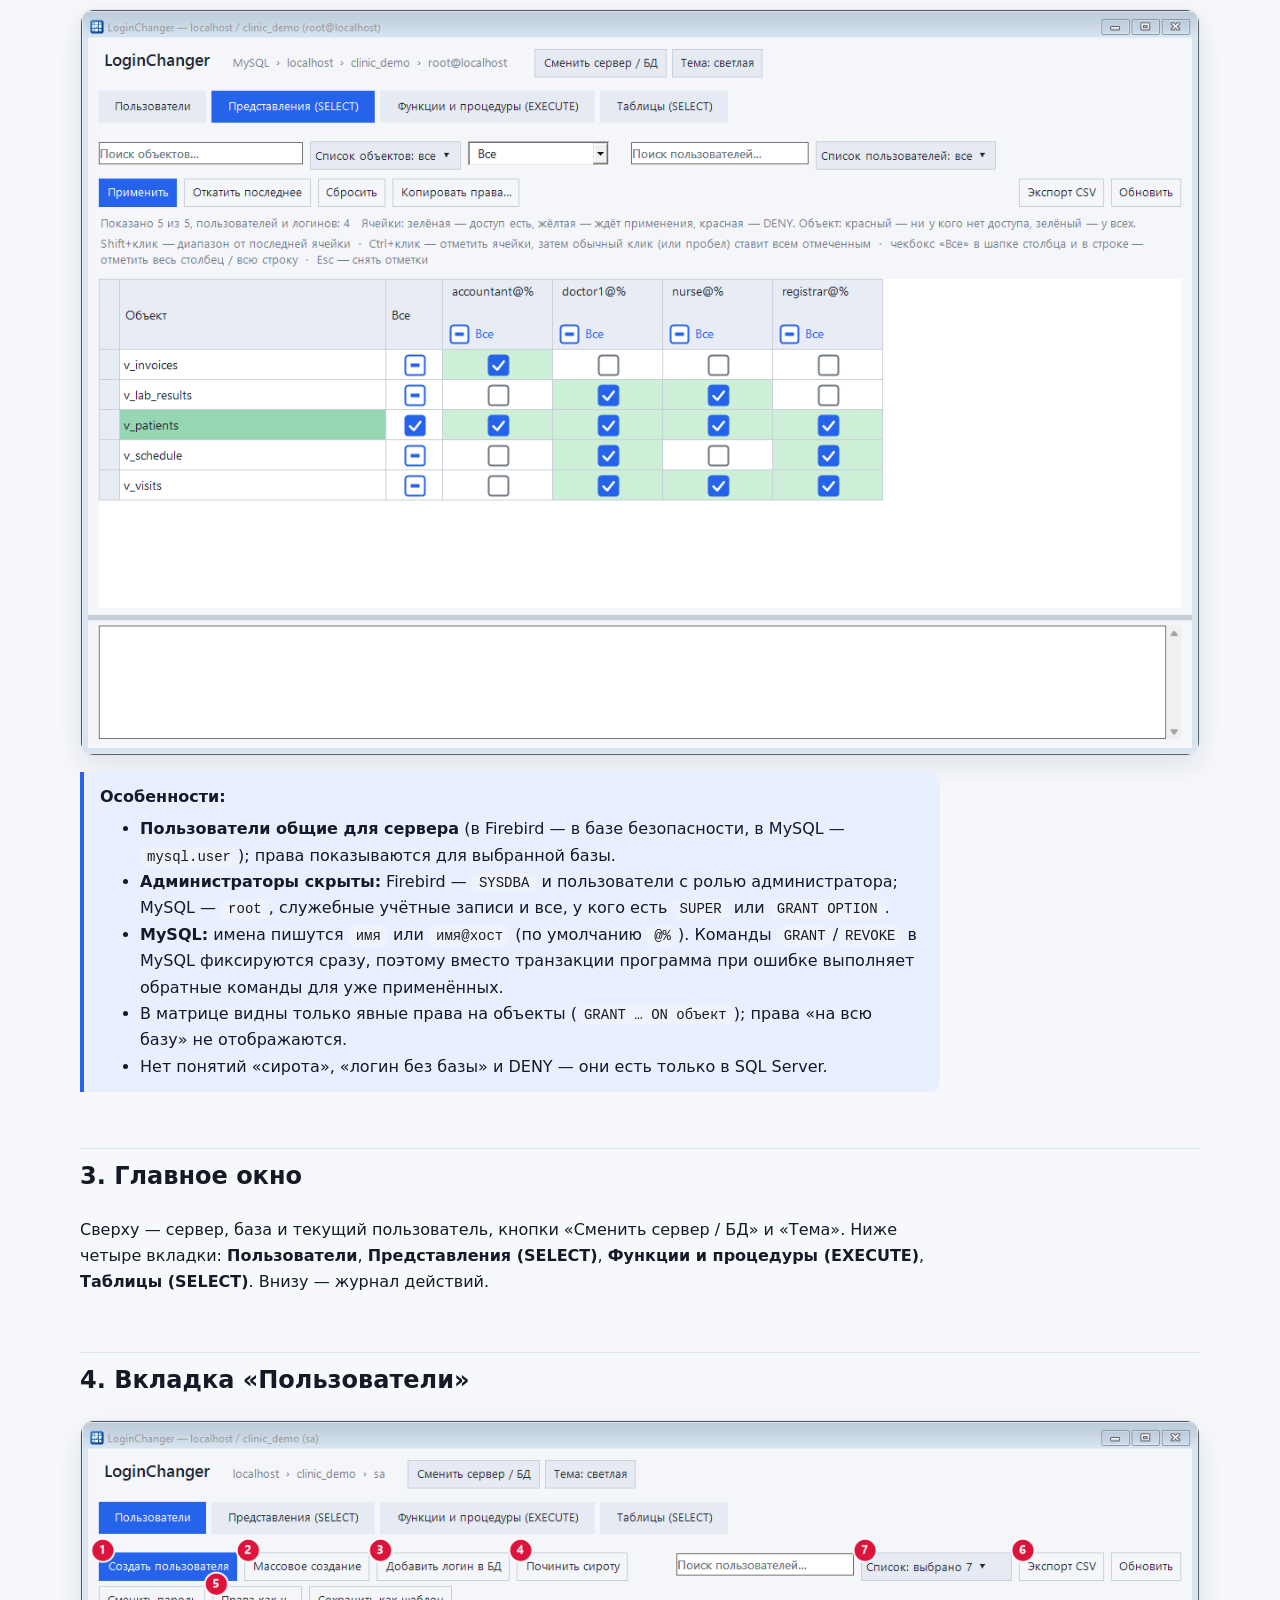
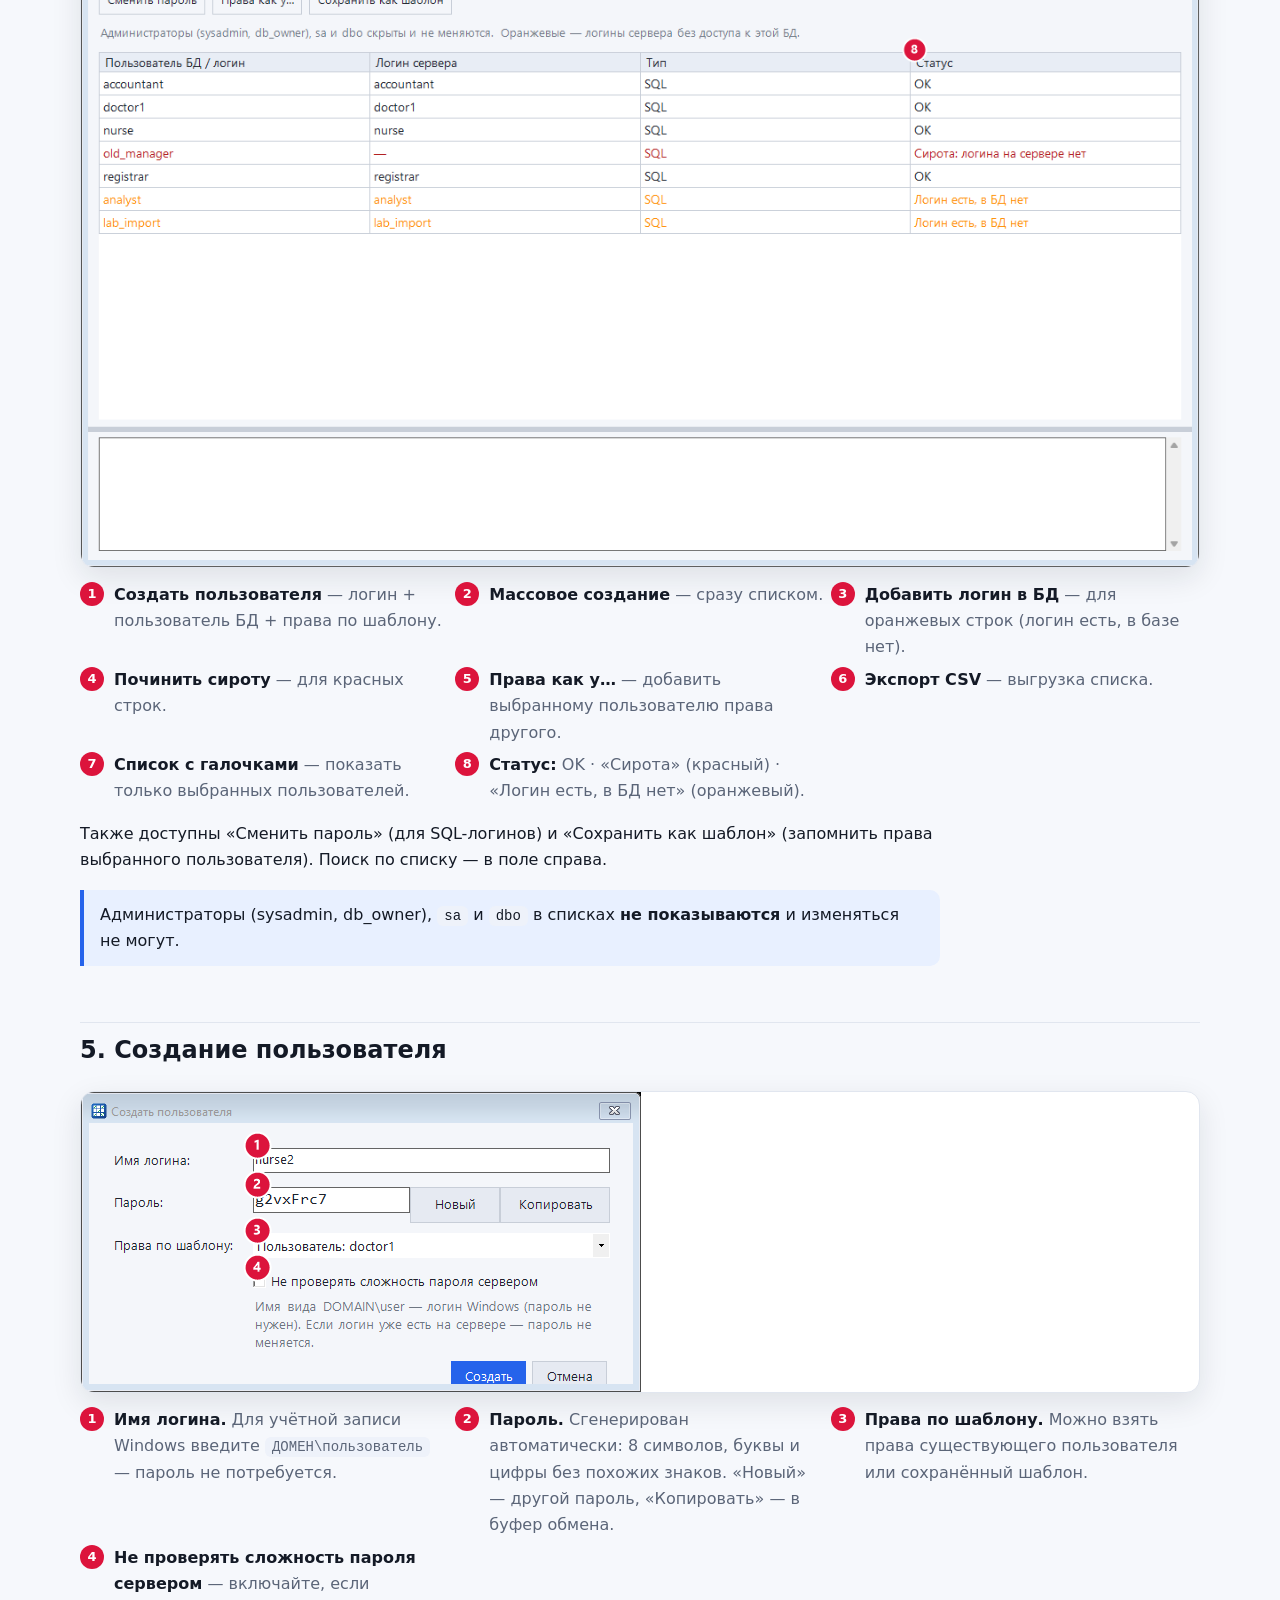
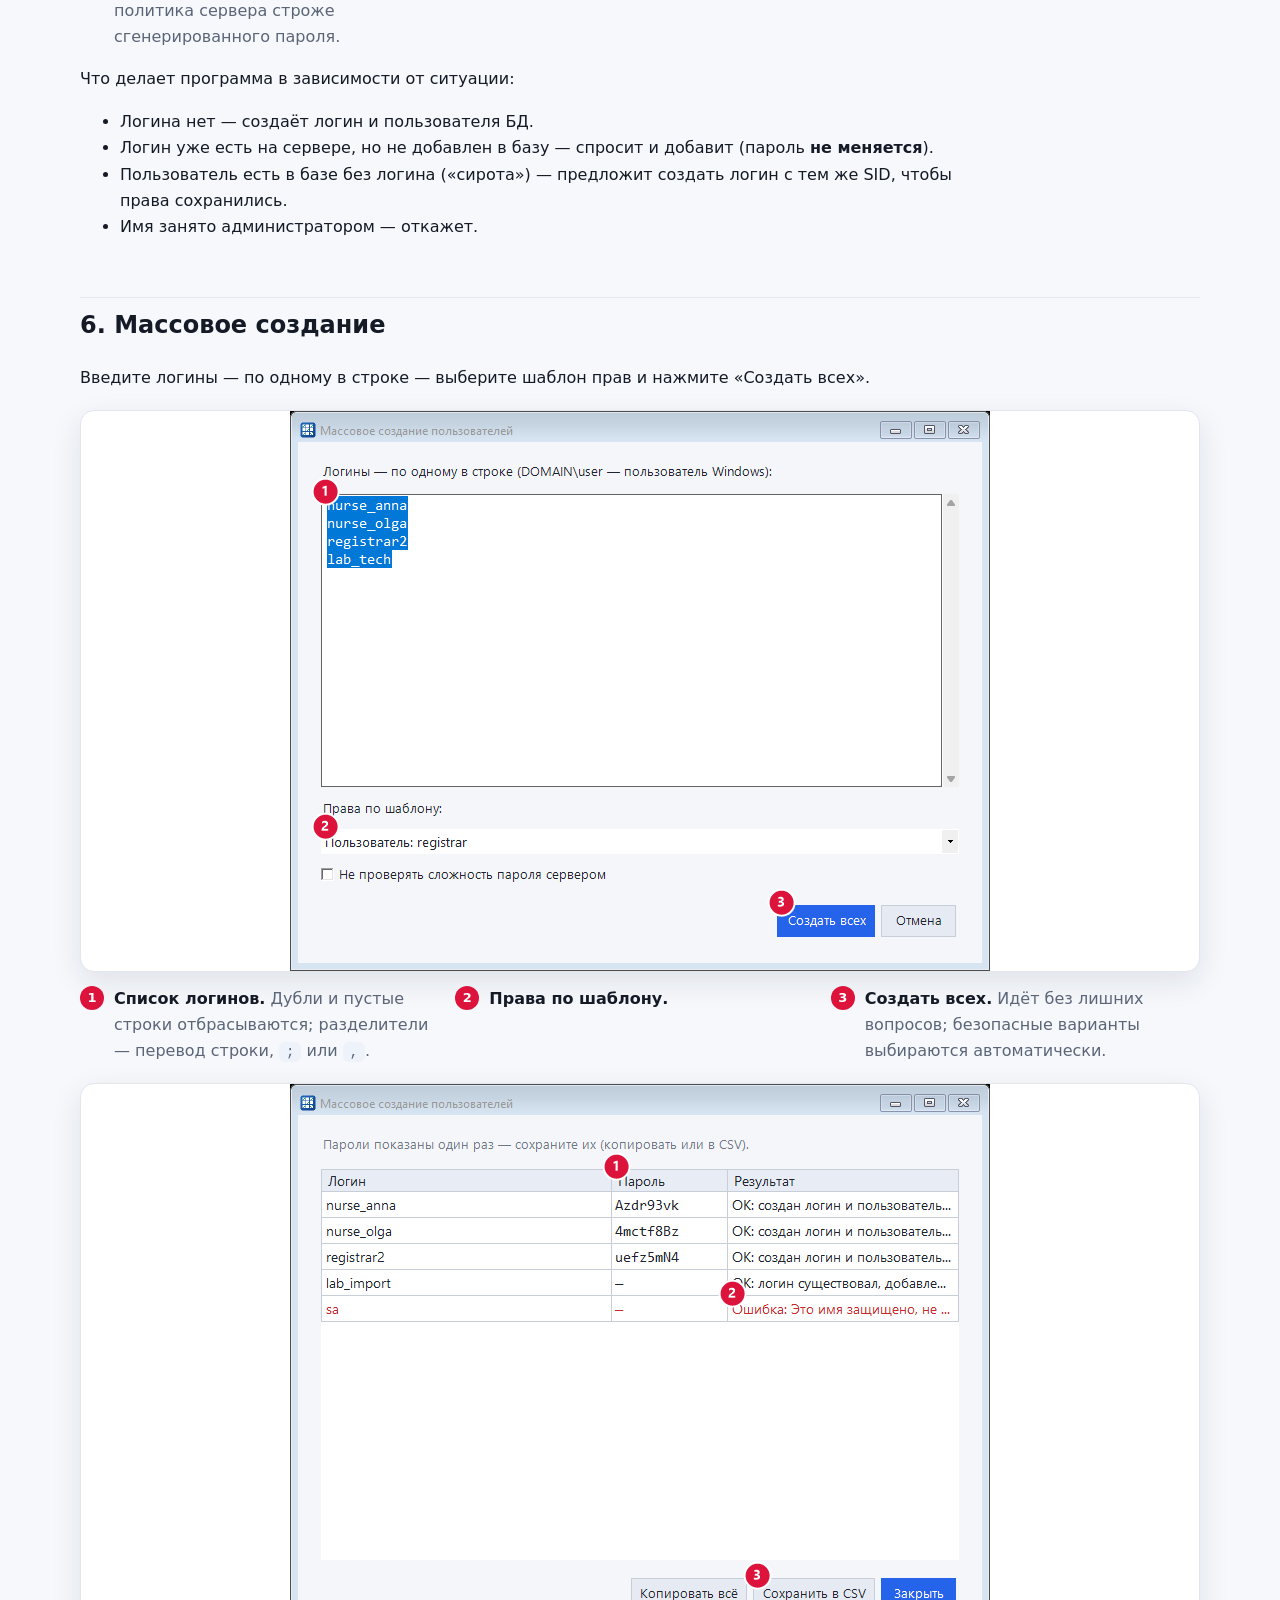
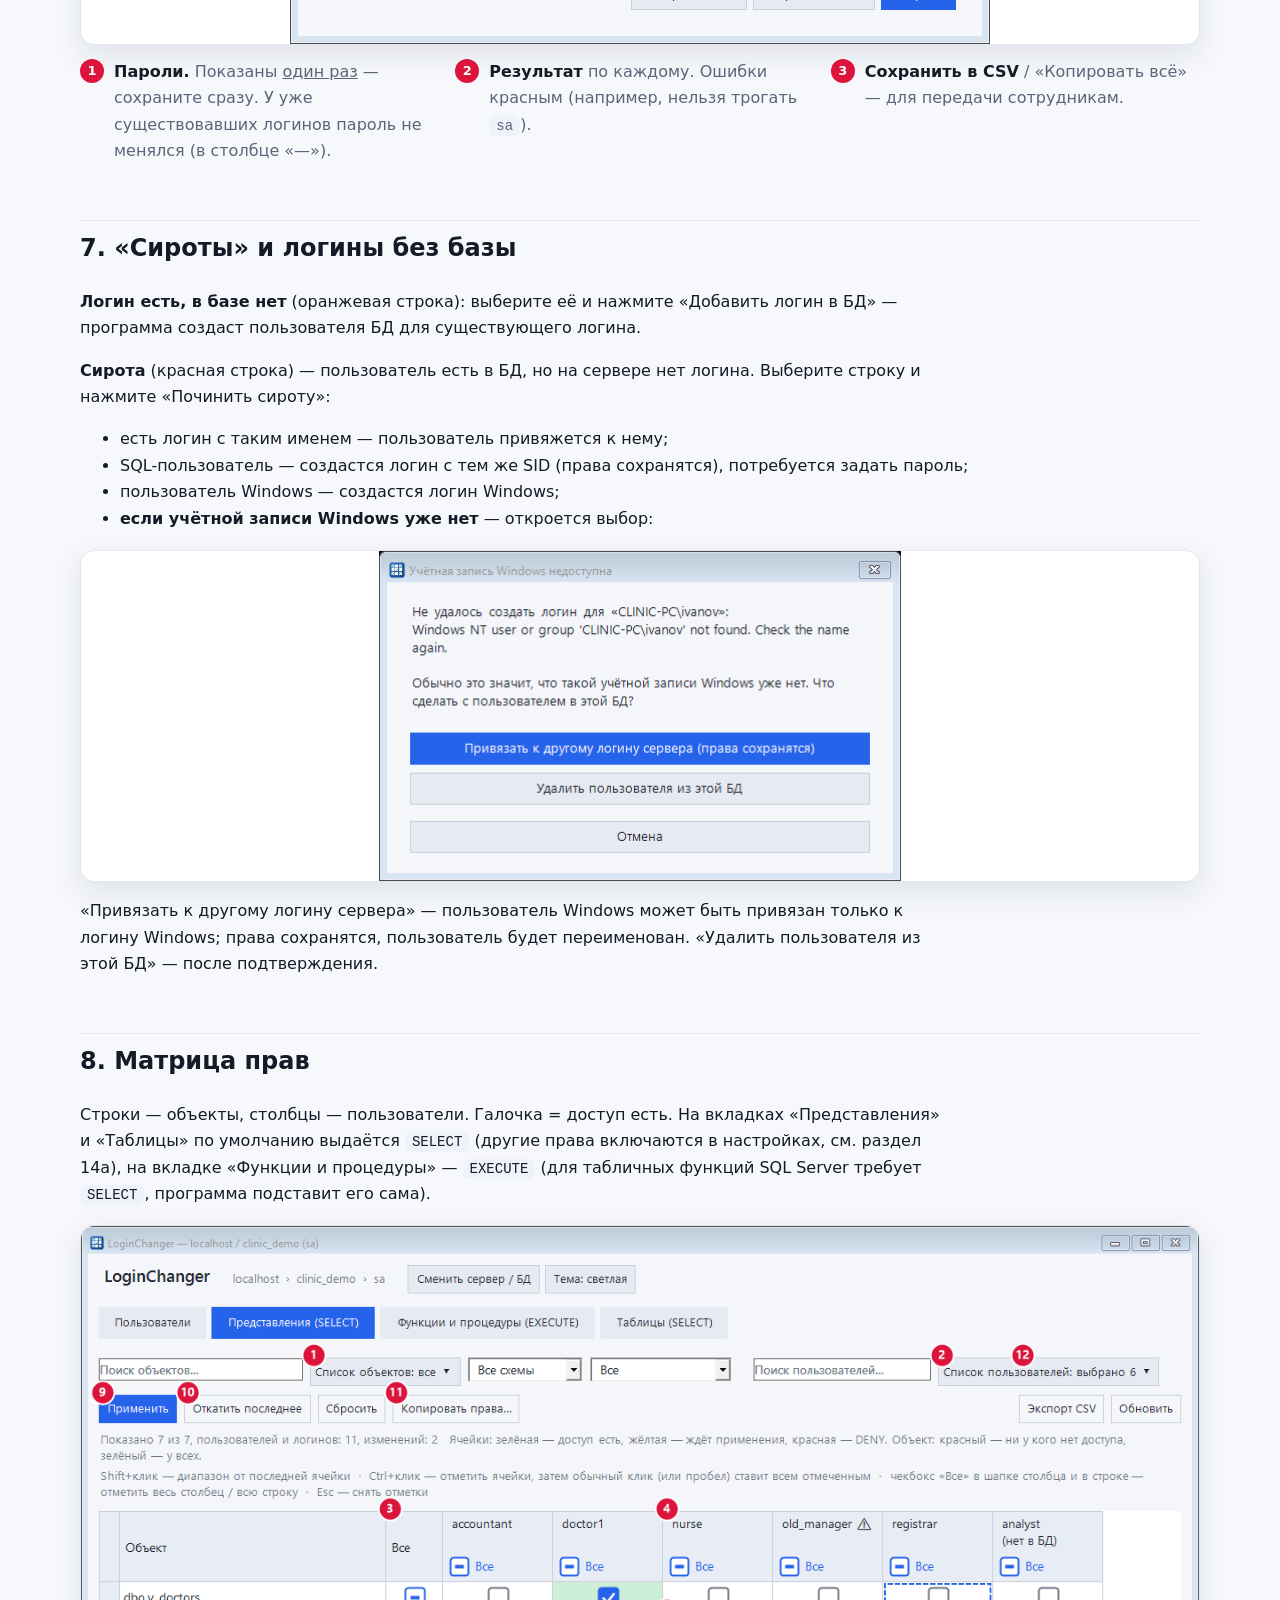
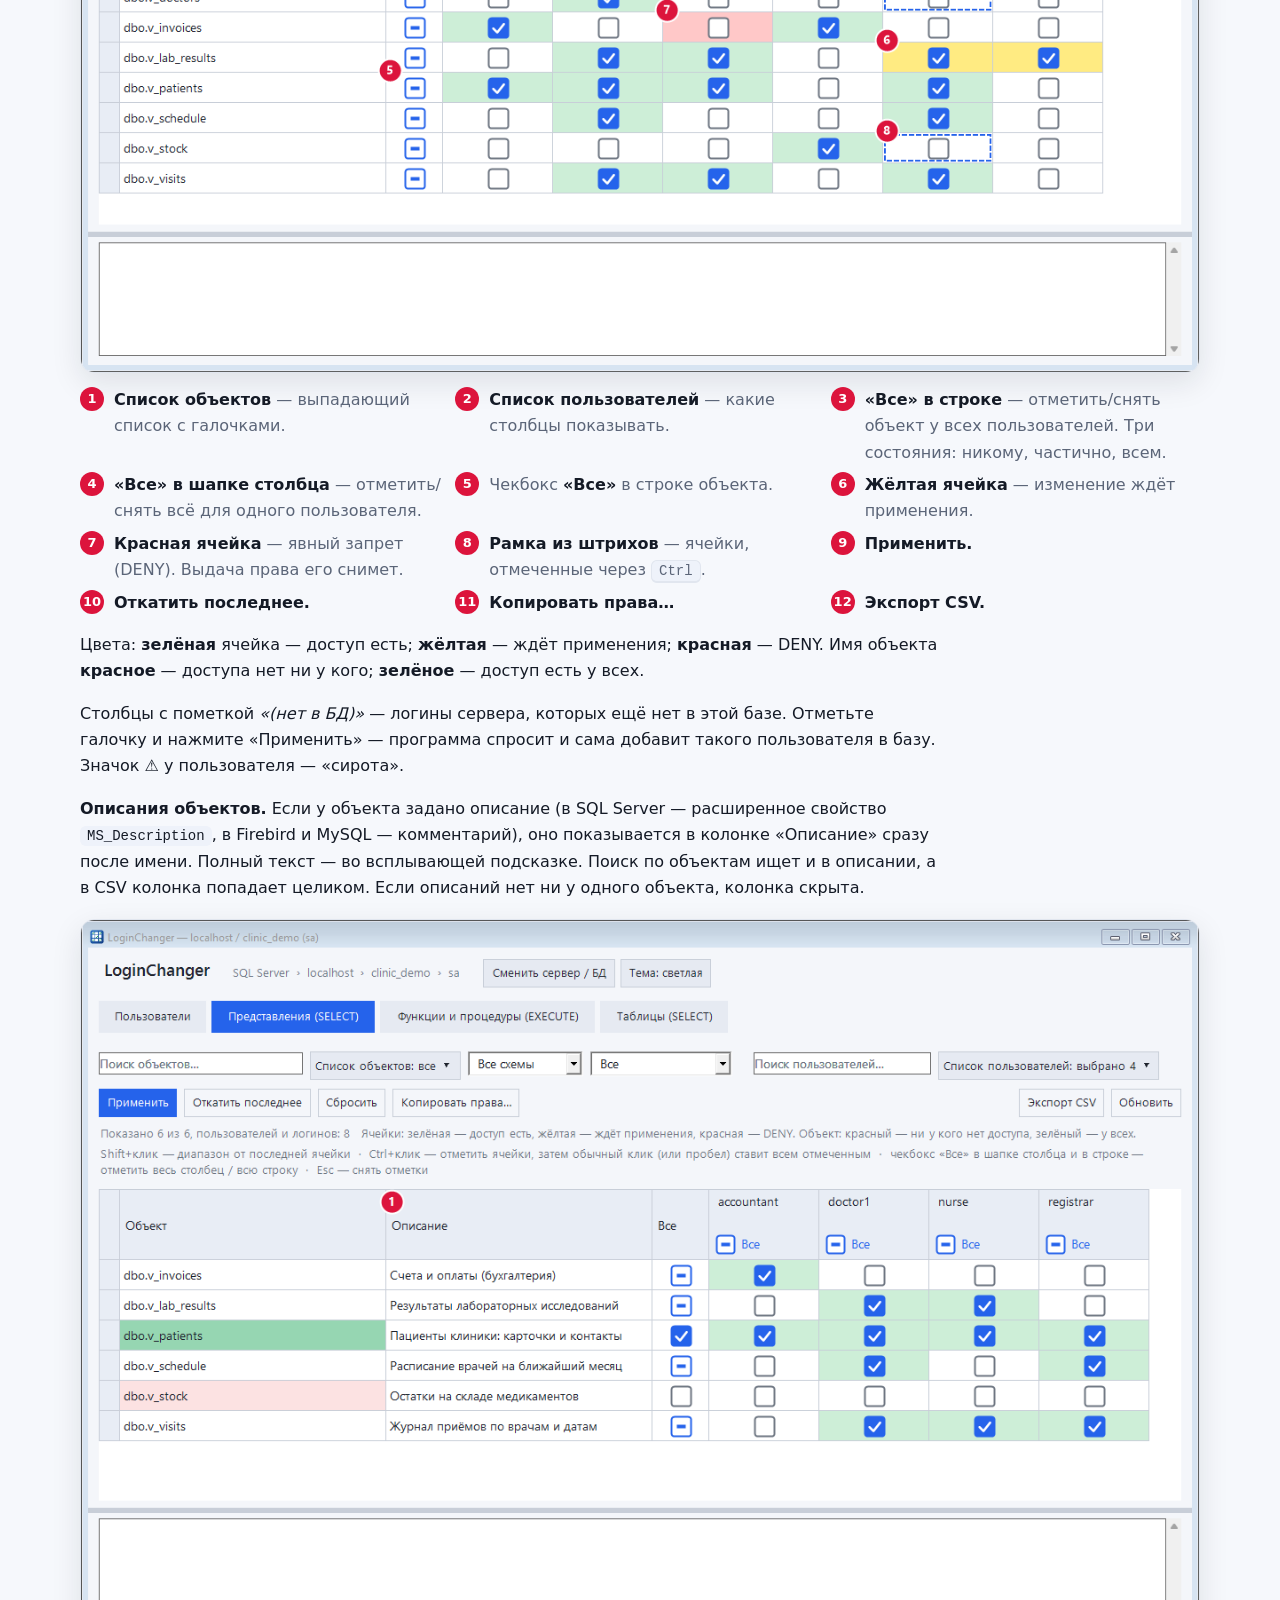
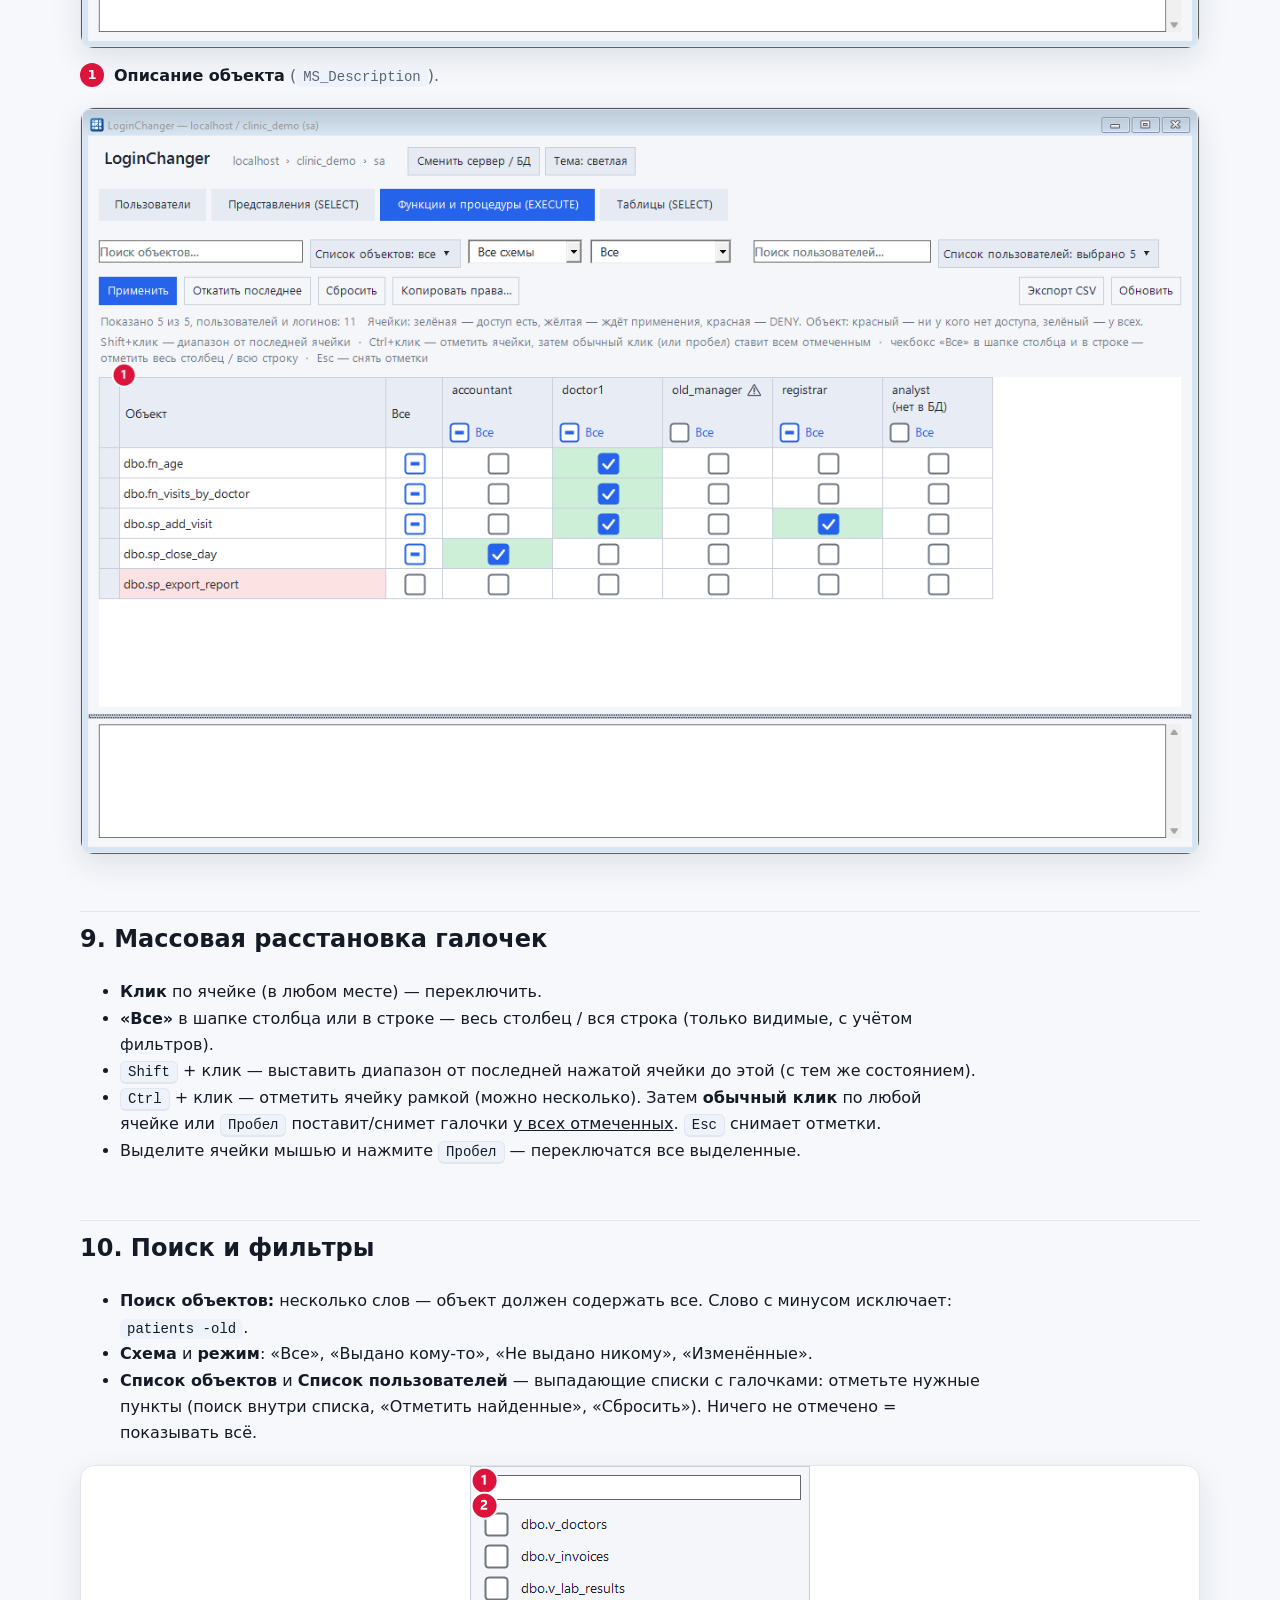
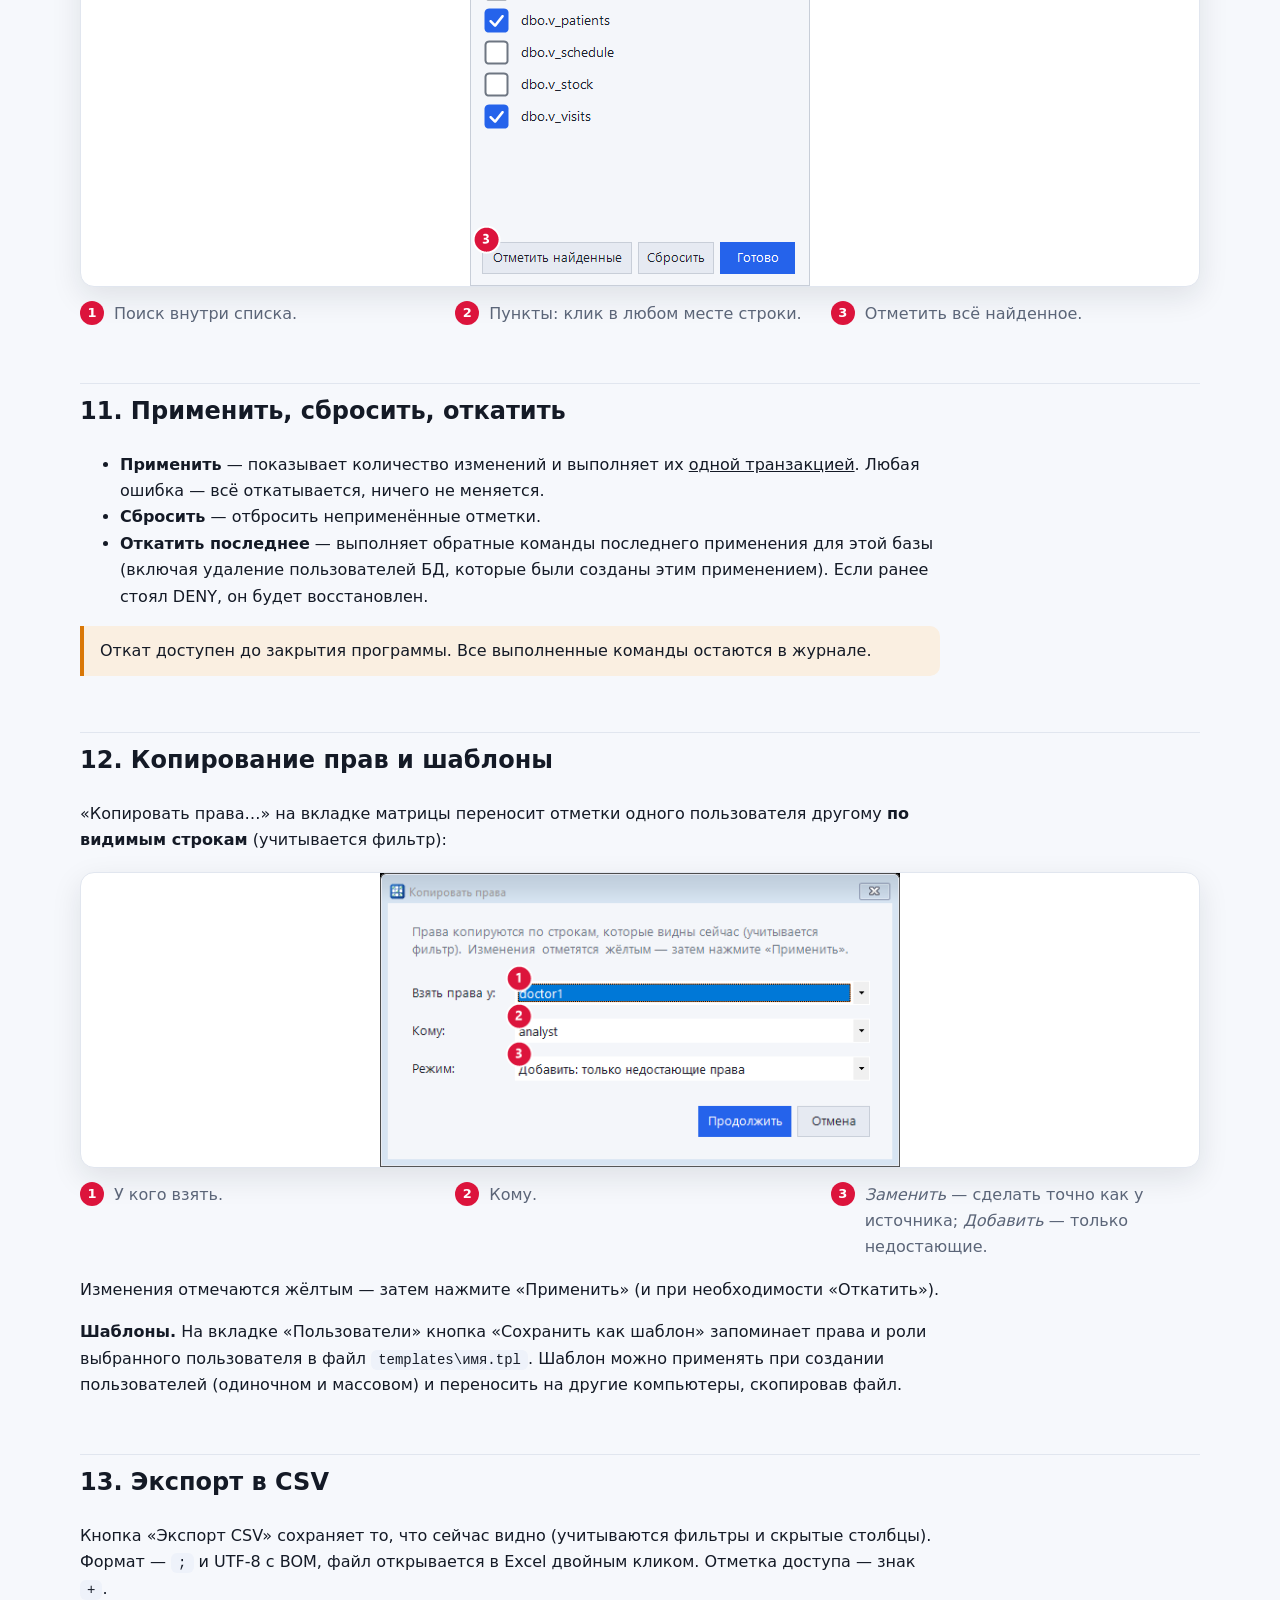
==== commit 7c02ccdc: "Add object descriptions editor: file import (CSV/XLSX), optional rules, AI suggestions (OpenAI-compa" ====
--- a/docs/manual.html
+++ b/docs/manual.html
@@ -26,7 +26,7 @@
   <a href="#orphan">7. «Сироты» и логины без базы</a><a href="#matrix">8. Матрица прав</a>
   <a href="#mass">9. Массовая расстановка галочек</a><a href="#filters">10. Поиск и фильтры</a>
   <a href="#apply">11. Применить, сбросить, откатить</a><a href="#copy">12. Копирование прав и шаблоны</a>
-  <a href="#export">13. Экспорт в CSV</a><a href="#theme">14. Тема, журнал, файлы</a><a href="#settings">14а. Настройки и права не только SELECT</a>
+  <a href="#export">13. Экспорт в CSV</a><a href="#theme">14. Тема, журнал, файлы</a><a href="#settings">14а. Настройки и права не только SELECT</a><a href="#descr">14б. Описания объектов</a>
   <a href="#safety">15. Что защищено</a><a href="#keys">16. Горячие клавиши</a>
   <a href="#faq">17. Проблемы и решения</a>
 </div>
@@ -231,6 +231,44 @@
 </ul>
 <div class="note">Права выдаются на сам объект целиком (не на столбцы). Для SQL Server существующий явный <code>DENY</code> показывается красным и снимается выдачей права; откат вернёт его. REFERENCES доступно для таблиц. В MySQL и Firebird используются те же команды <code>GRANT</code>/<code>REVOKE</code>.</div>
 
+<h2 id="descr">14б. Описания объектов: редактор, файл, правила, ИИ</h2>
+<p>Вкладка <strong>«Описания»</strong> помогает задать понятные описания представлениям, таблицам, процедурам и функциям, чтобы сотрудники понимали, что это за отчёты. Описание хранится <strong>в самой базе</strong>: в SQL Server это расширенное свойство <code>MS_Description</code>, в Firebird — <code>COMMENT ON</code>, в MySQL — комментарий таблицы или процедуры. Поэтому оно видно и в SSMS, и в колонке «Описание» матрицы.</p>
+<figure class="shot"><img src="img/descr_tab.png" alt="Вкладка Описания" width="1300" height="760" loading="lazy"></figure>
+<ul class="legend">
+  <li><b>1</b><span><strong>Поиск и фильтры:</strong> по тексту объекта и описания, по типу, по статусу («без описания», «с описанием», «изменённые», «ИИ: не проверено», «хранятся локально»).</span></li>
+  <li><b>2</b><span><strong>Записать в базу</strong> (в скобках — число изменений). Пока не нажата, в базе ничего не меняется.</span></li>
+  <li><b>3</b><span><strong>Из файла…</strong> — загрузить описания из CSV или XLSX.</span></li>
+  <li><b>4</b><span><strong>По правилам…</strong> — необязательные автоматические правила по имени объекта.</span></li>
+  <li><b>5</b><span><strong>Предложить ИИ…</strong> — черновик описаний от модели.</span></li>
+  <li><b>6</b><span><strong>Отметить проверенными</strong> — подтвердить, что вы прочитали описания ИИ.</span></li>
+  <li><b>7</b><span><strong>Новое описание</strong> — черновик; редактируется двойным кликом или F2. Жёлтая ячейка — изменение ждёт записи. Пустое поле у объекта с описанием удалит описание.</span></li>
+  <li><b>8</b><span><strong>Источник:</strong> вручную, файл, правила, ИИ (не проверено / проверено).</span></li>
+  <li><b>9</b><span><strong>SQL-скрипт…</strong> — выгрузить черновик в .sql для DBA (если черновика нет — текущие описания). Рядом «Экспорт CSV».</span></li>
+</ul>
+<p><strong>К чему применяются «Из файла», «По правилам» и «ИИ»:</strong> если выделено несколько строк — только к ним, иначе ко всем видимым (с учётом фильтров). Переключатель <strong>«Заполнять»</strong>: «только пустые» (по умолчанию, существующие описания не затираются) или «перезаписывать».</p>
+<h3>Из файла (CSV, XLSX)</h3>
+<p>Берутся два первых столбца: <em>имя объекта</em> и <em>описание</em>. Строка заголовка определяется автоматически; имя можно писать со схемой (<code>dbo.v_sales</code>) и без, в скобках и без. CSV может быть с разделителем <code>;</code>, <code>,</code> или табуляцией, в UTF-8, UTF-16 или Windows-1251. XLSX читается без Excel (первый лист; если файл открыт в Excel, читается его копия). После загрузки показывается отчёт: сколько применено, сколько уже совпадает, сколько пропущено и какие имена не найдены в базе.</p>
+<div class="note"><strong>Круговой обмен через Excel:</strong> «Экспорт CSV» сохраняет столбцы «Объект; Описание; Тип». Отредактируйте описания в Excel и загрузите файл обратно кнопкой «Из файла…».</div>
+<h3>По правилам (необязательно)</h3>
+<p>Если названия объектов подчиняются соглашениям, можно описать их файлом правил (UTF-8): разделы <code>[strip]</code> (отбрасываемые префиксы), <code>[entities]</code> (сокращения, добавляются через « — »), <code>[tags]</code> (суффиксы вроде <code>_OLD</code>), <code>[exact]</code> (точные имена), <code>[rules]</code> и <code>[rules_other]</code> («регулярка =&gt; шаблон»), <code>[extras]</code> (годы и т. п.) и <code>[fallback]</code>. В шаблонах: <code>{1}</code> — группа, <code>{g1}</code> — группа через глоссарий, <code>{?1: текст}</code> — только если группа 1 не пуста. Пример — <a href="https://github.com/MerdanOchanov/LoginChanger/blob/main/examples/example.rules">examples/example.rules</a>. Описания, сделанные правилами, попадают в черновик, как и всё остальное. Файл правил, кроме кнопки, можно указать в «Настройках».</p>
+<h3>Предложения ИИ</h3>
+<ol>
+<li>В «Настройках» → «Описания объектов и ИИ» укажите <strong>адрес сервиса</strong> (любой OpenAI-совместимый: <code>https://api.openai.com/v1</code>, <code>http://localhost:11434/v1</code> для Ollama, <code>http://localhost:1234/v1</code> для LM Studio), <strong>модель</strong> и, если нужно, <strong>ключ API</strong>. Кнопка «Проверить соединение с ИИ» делает пробный запрос.</li>
+<li>Выберите объекты (или оставьте все видимые) и нажмите «Предложить ИИ…». Для внешнего адреса программа один раз за сеанс спросит разрешение на отправку; для локального (localhost) — не спрашивает.</li>
+<li>Прогресс виден в строке состояния, кнопка «Остановить ИИ» прерывает работу. Ответы попадают <strong>только в черновик</strong> со статусом «ИИ (не проверено)».</li>
+<li>Прочитайте, поправьте, нажмите «Отметить проверенными» и «Записать в базу».</li>
+</ol>
+<div class="note"><strong>Что отправляется:</strong> имена объектов, названия и типы столбцов, примеры ваших уже готовых описаний, глоссарий из файла правил и (если не отключено в настройках) тексты определений представлений и процедур. <strong>Данные из таблиц не отправляются никогда.</strong> Ключ API хранится зашифрованным средствами Windows (DPAPI) и расшифровывается только вашей учётной записью на этом компьютере. Если код ваших отчётов — коммерческая тайна, используйте локальную модель или отключите отправку определений.</div>
+<p>В «Настройках» также задаются размер пакета (сколько объектов в одном запросе), максимальная длина описания, таймаут и «Требования к тексту» — стиль, по которому модель пишет описания. Для облачных HTTPS-сервисов нужен .NET Framework 4.5+ (на Windows 10/11 он есть). Локальные модели по <code>http</code> работают и на 4.0.</p>
+<figure class="shot"><img src="img/settings_ai.png" alt="Настройки ИИ" width="780" height="760" loading="lazy" style="margin:auto"></figure>
+<h3>Запись, откат, пометки</h3>
+<ul>
+<li><strong>Записать в базу</strong> выполняется одной транзакцией (SQL Server, Firebird); для MySQL при ошибке уже записанное возвращается назад. <strong>Откатить последнее</strong> восстанавливает прежние описания (в том числе пустые).</li>
+<li>В SQL Server для каждого описания дополнительно пишется свойство <code>LC_Source</code> («код|подробность|дата», например <code>ai?|qwen2.5:14b|2026-10-09</code>): так всегда видно, откуда описание и проверено ли оно, а фильтр «ИИ: не проверено» находит всё, что ещё не прочитано человеком.</li>
+<li><strong>MySQL:</strong> у представлений комментариев нет, поэтому их описания хранятся в файле <code>descriptions\*.tsv</code> рядом с программой (в таблице помечены «локально»); у таблиц и процедур — настоящие комментарии.</li>
+<li>Ограничения длины: SQL Server — до 3750 символов, MySQL — 1000, ИИ — задаётся в настройках (60–500).</li>
+</ul>
+
 <h2 id="safety">15. Что защищено</h2>
 <ul>
   <li><code>sa</code>, <code>dbo</code>, <code>guest</code> и системные роли недоступны для изменений.</li>
